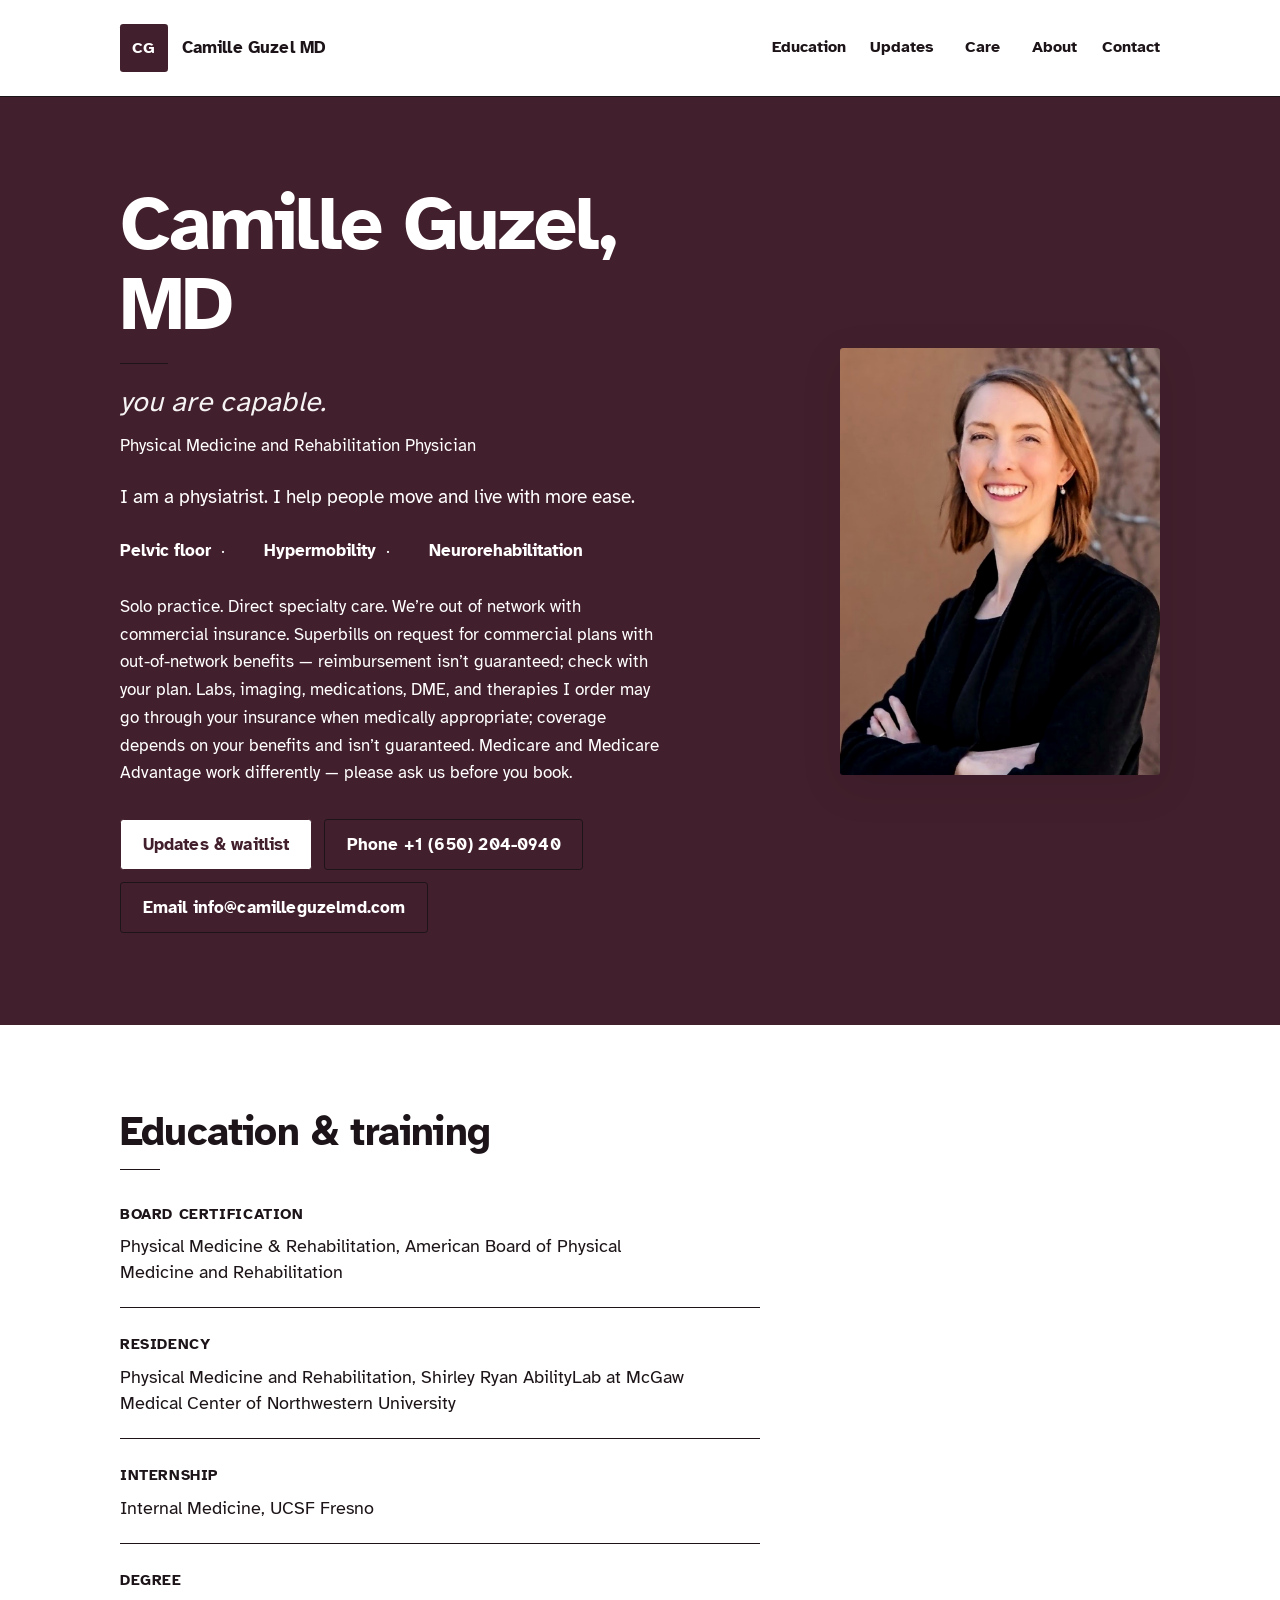
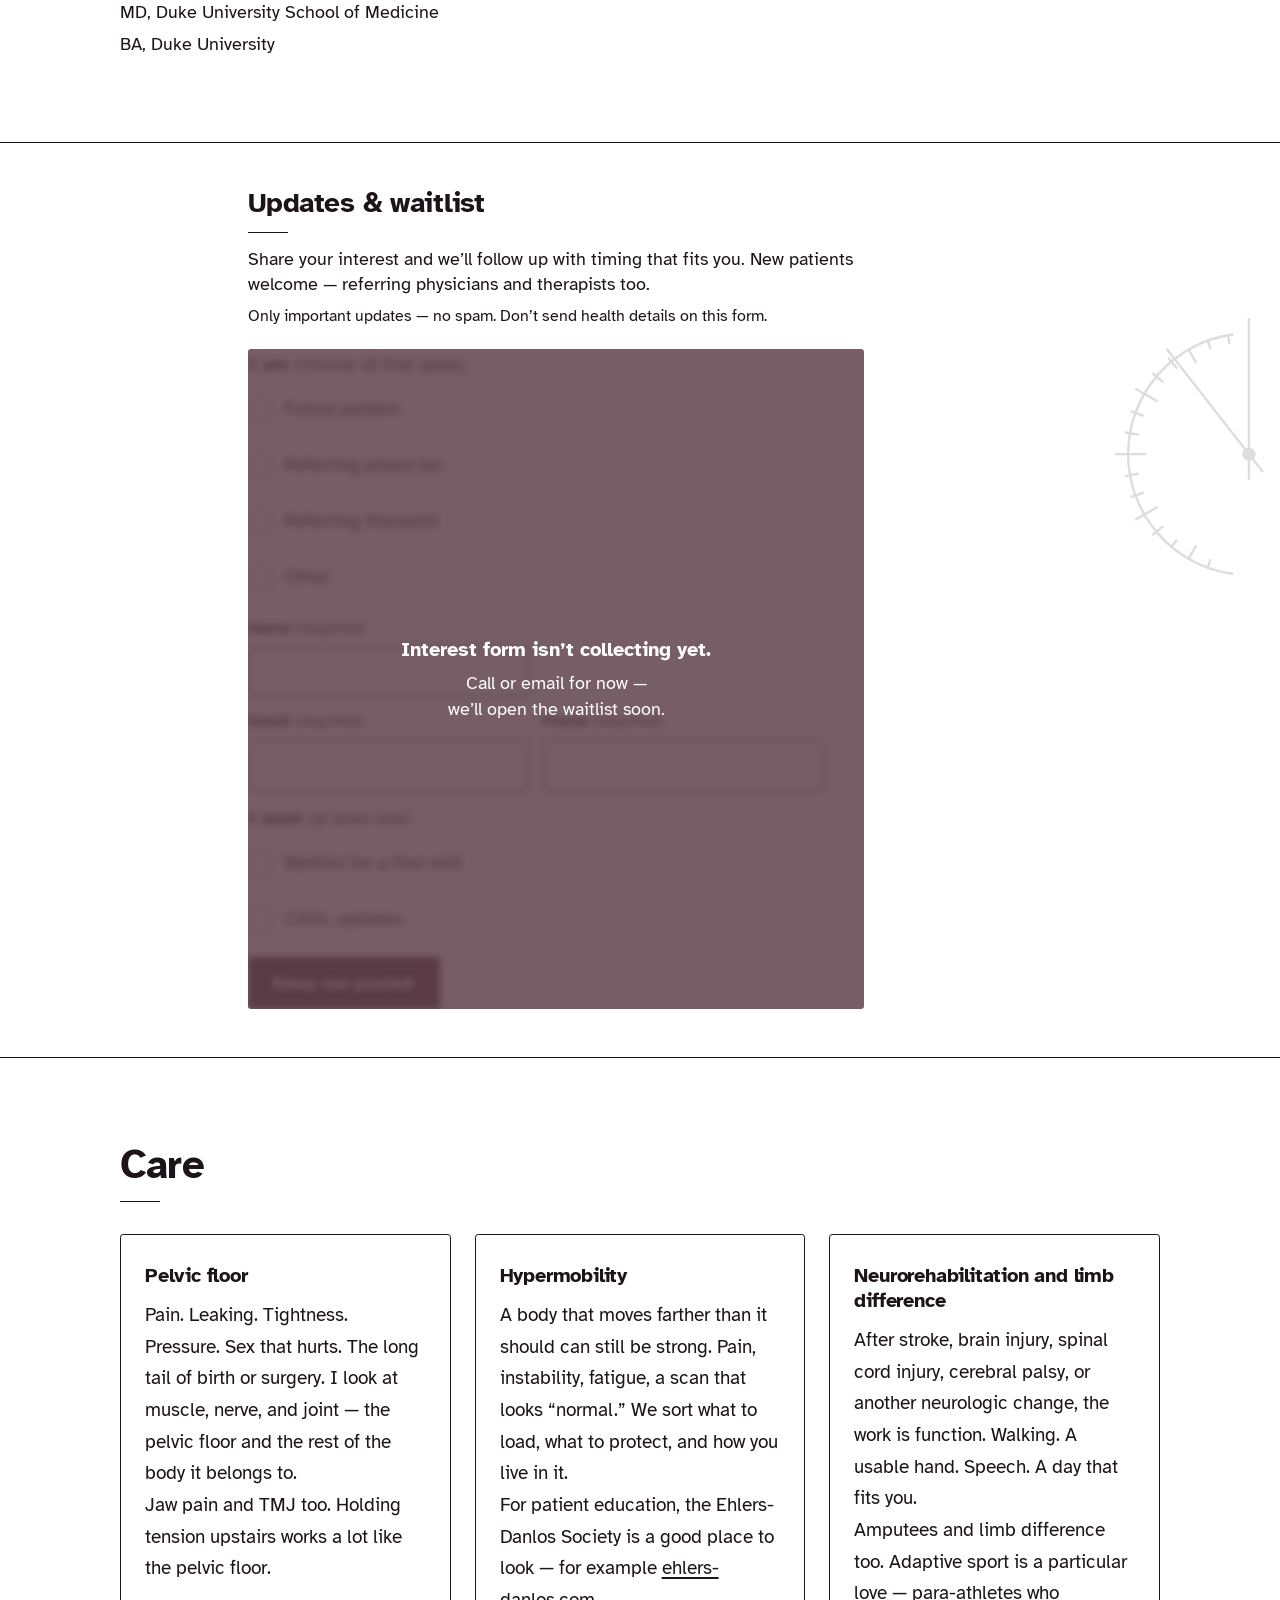
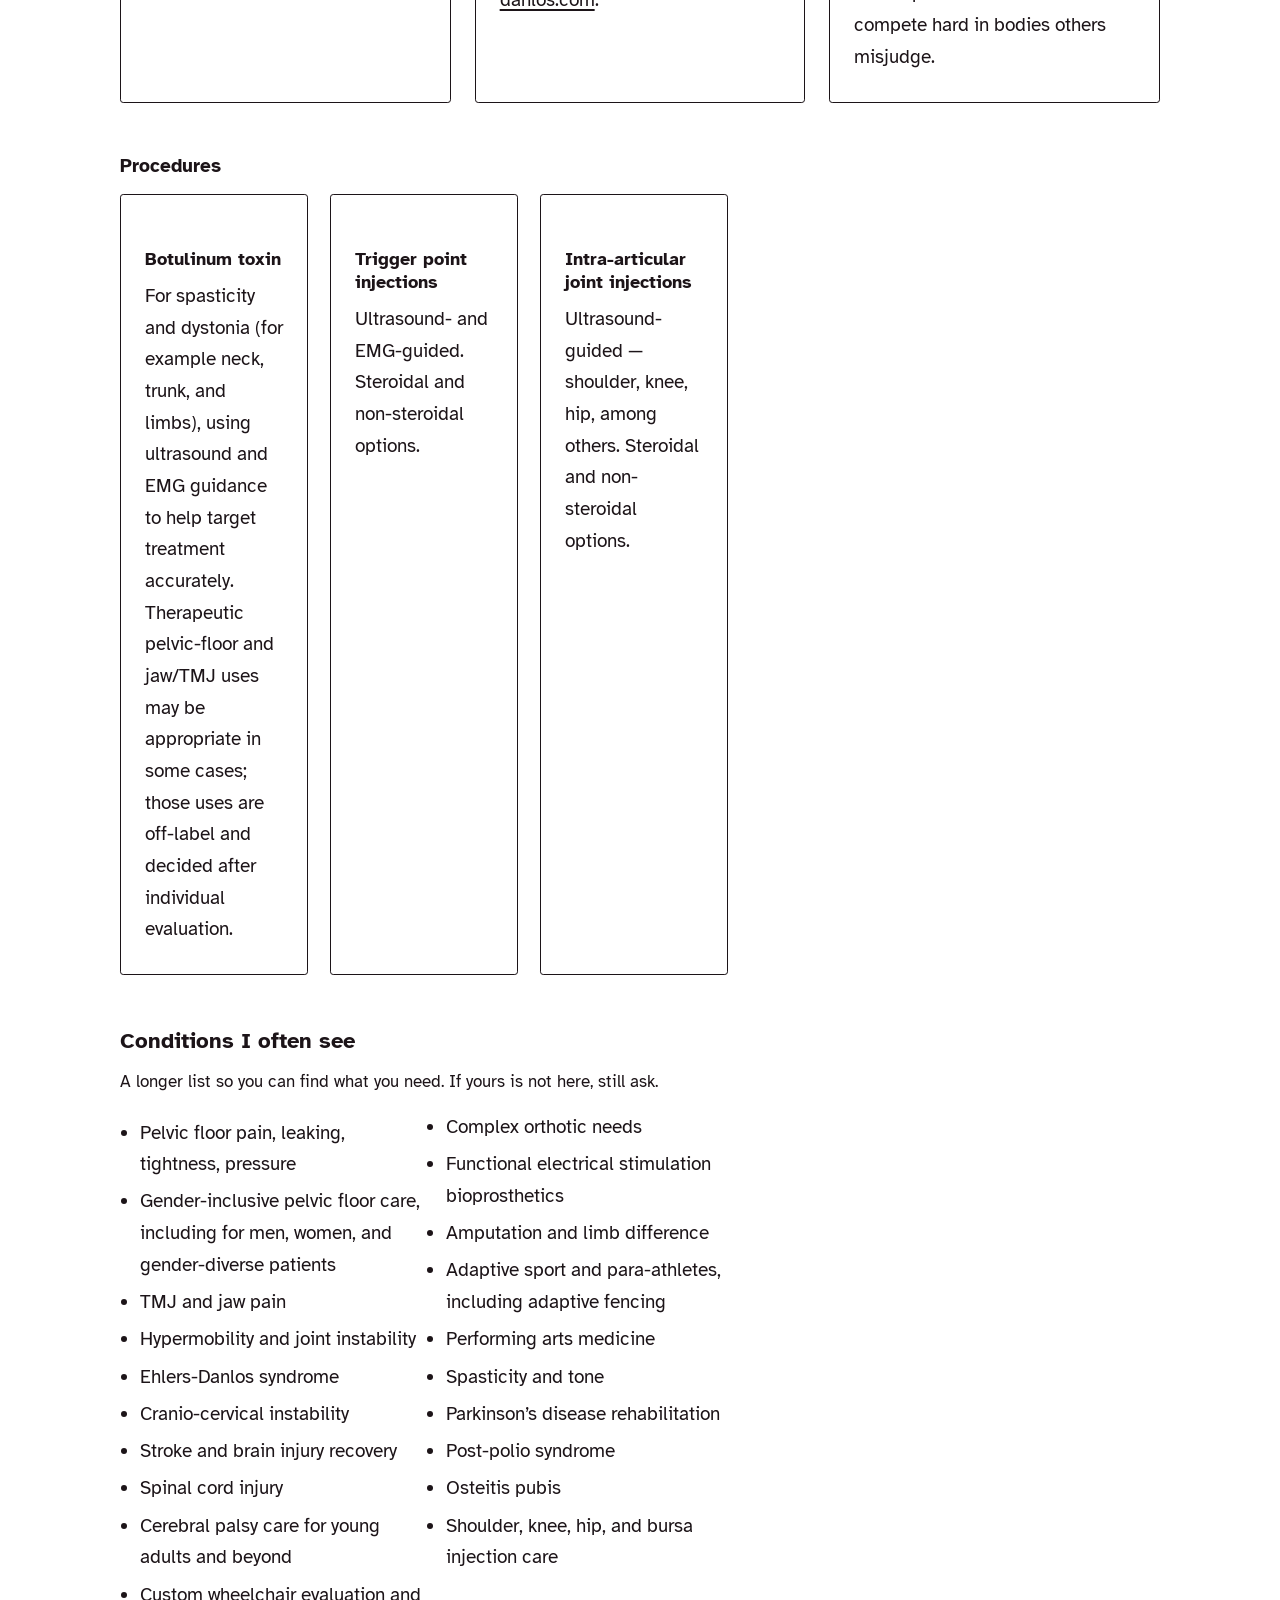
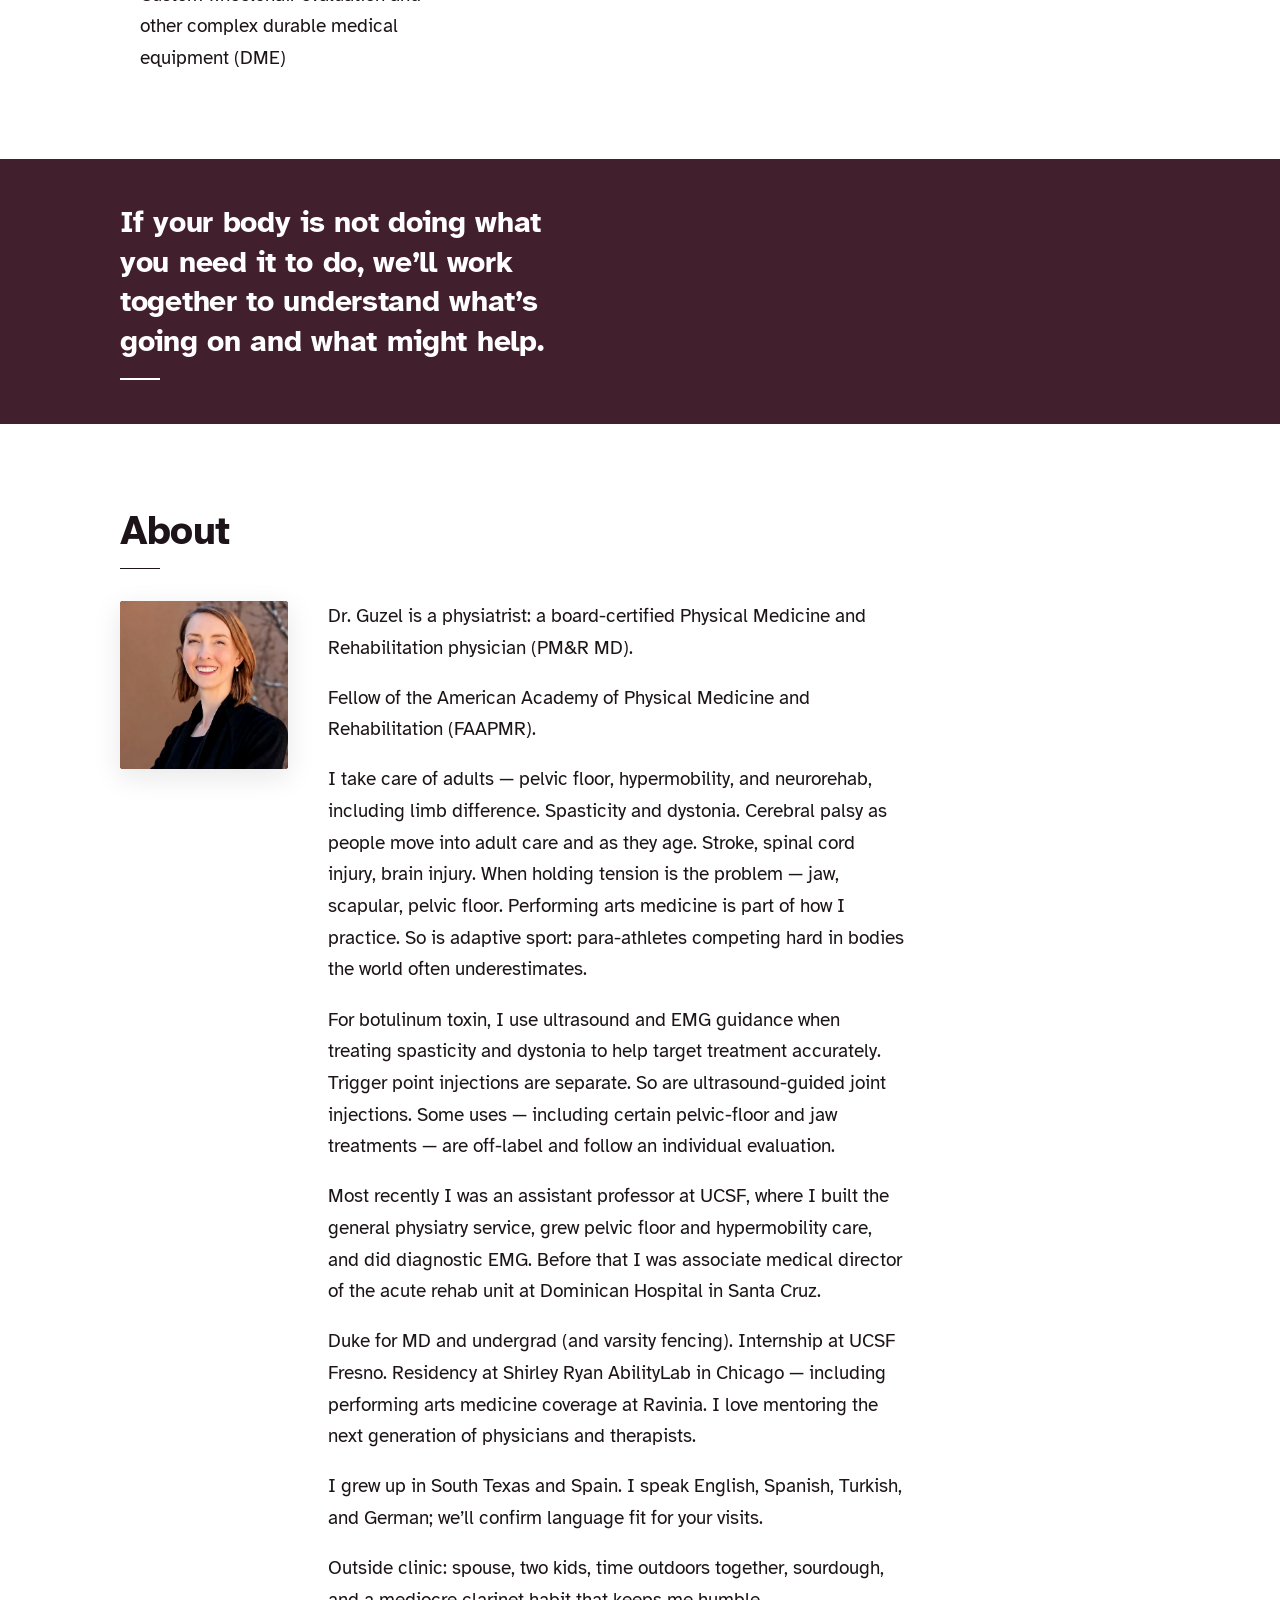
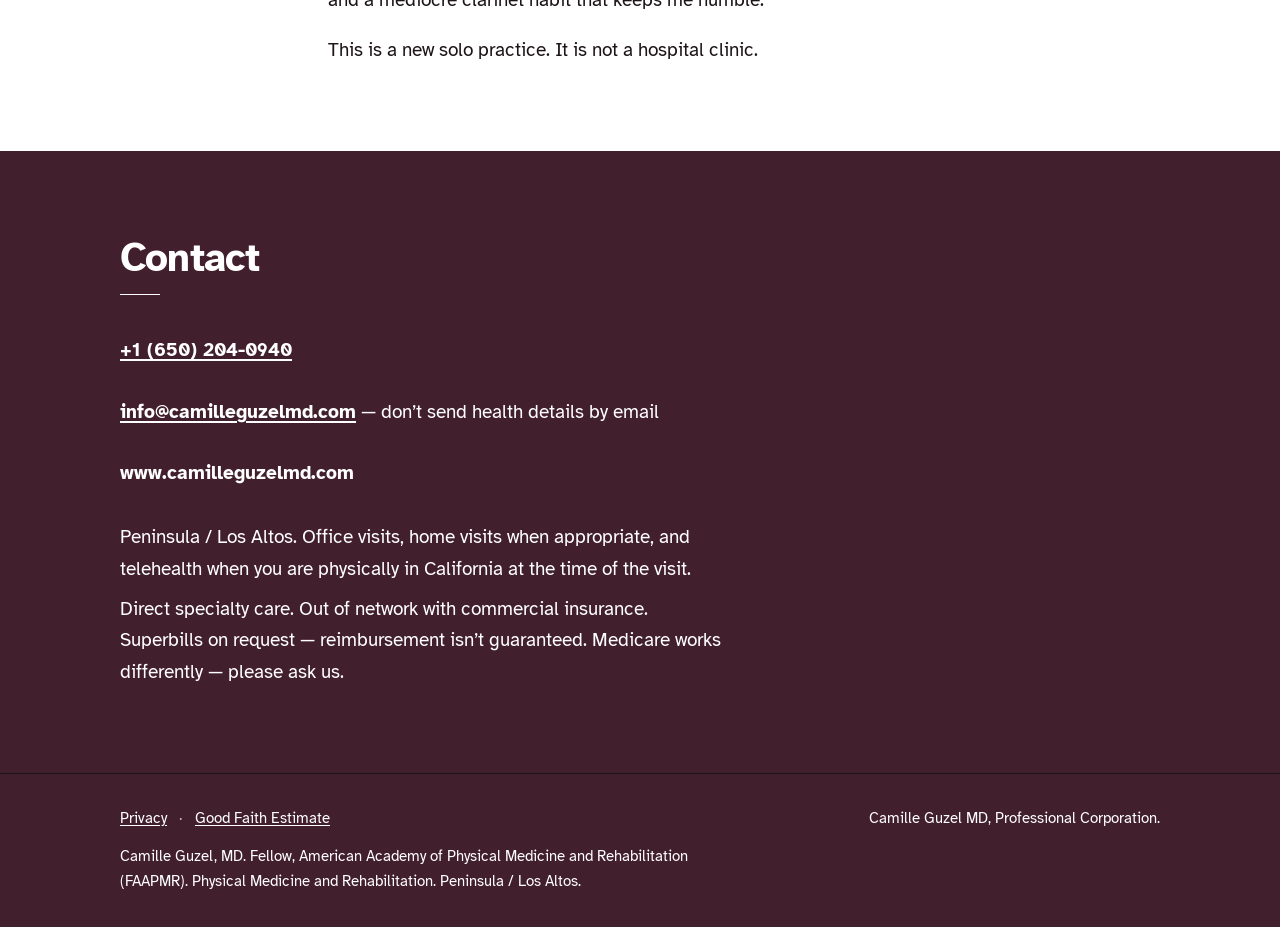
==== index.html @ 92baad1a "Add privacy and Good Faith Estimate stub pages Own pages at /privacy/ and /good-faith-estimate/ with" ====
<!DOCTYPE html>
<html lang="en">
<head>
  <meta charset="utf-8">
  <meta name="viewport" content="width=device-width, initial-scale=1">
  <meta name="robots" content="index, follow">
  <link rel="canonical" href="https://www.camilleguzelmd.com/">
  <meta name="theme-color" content="#421F2C">
  <meta name="description" content="Physiatrist in Los Altos. Pelvic floor, hypermobility, neurorehabilitation. Direct specialty care — out of network with commercial insurance; superbills on request (reimbursement not guaranteed). Taking interest now. Call +1 (650) 204-0940.">
  <title>You are capable. Direct Physiatry Care by Camille Guzel, MD</title>
  <meta property="og:type" content="website">
  <meta property="og:url" content="https://www.camilleguzelmd.com/">
  <meta property="og:title" content="You are capable. Direct Physiatry Care by Camille Guzel, MD">
  <meta property="og:description" content="Direct specialty care physiatry in Los Altos — pelvic floor, hypermobility, and neurorehabilitation.">
  <meta property="og:image" content="https://www.camilleguzelmd.com/assets/headshot-interim-full.jpg">
  <meta name="twitter:card" content="summary_large_image">
  <meta name="twitter:title" content="You are capable. Direct Physiatry Care by Camille Guzel, MD">
  <meta name="twitter:description" content="Direct specialty care physiatry in Los Altos — pelvic floor, hypermobility, and neurorehabilitation.">
  <meta name="twitter:image" content="https://www.camilleguzelmd.com/assets/headshot-interim-full.jpg">
  <link rel="stylesheet" href="styles.css">
</head>
<body id="top">
  <a class="skip" href="#main">Skip to content</a>

  <header class="site-header">
    <div class="wrap">
      <a class="brand" href="#top">
        <span class="mark" aria-hidden="true">CG</span>
        <span>Camille Guzel MD</span>
      </a>
      <nav class="nav" aria-label="Primary">
        <ul>
          <li><a href="#education">Education</a></li>
          <li><a href="#updates">Updates</a></li>
          <li><a href="#care">Care</a></li>
          <li><a href="#about">About</a></li>
          <li><a href="#contact">Contact</a></li>
        </ul>
      </nav>
    </div>
  </header>

  <main id="main" tabindex="-1">
    <section class="hero" aria-labelledby="name">
      <div class="wrap hero-grid">
        <div>
          <h1 class="name" id="name">Camille Guzel, MD</h1>
          <p class="motto">you are capable.</p>
          <p class="role">Physical Medicine and Rehabilitation Physician</p>
          <p class="intro">I am a physiatrist. I help people move and live with more ease.</p>
          <ul class="specs">
            <li>Pelvic floor</li>
            <li>Hypermobility</li>
            <li>Neurorehabilitation</li>
          </ul>
          <p class="meta">Solo practice. Direct specialty care. We’re out of network with commercial insurance. Superbills on request for commercial plans with out-of-network benefits — reimbursement isn’t guaranteed; check with your plan. Labs, imaging, medications, DME, and therapies I order may go through your insurance when medically appropriate; coverage depends on your benefits and isn’t guaranteed. Medicare and Medicare Advantage work differently — please ask us before you book.</p>
          <div class="hero-actions">
            <a class="cta cta-solid" href="#updates">Updates &amp; waitlist</a>
            <a class="cta cta-ghost" href="tel:+16502040940">Phone +1 (650) 204-0940</a>
            <a class="cta cta-ghost" href="mailto:info@camilleguzelmd.com">Email info@camilleguzelmd.com</a>
          </div>
        </div>
        <img class="hero-portrait" src="assets/headshot-interim-full.jpg" width="1980" height="2718" alt="Camille Guzel, MD">
      </div>
    </section>

    <section class="section education" id="education" aria-labelledby="education-title">
      <div class="wrap">
        <h2 id="education-title">Education &amp; training</h2>
        <dl class="edu-list">
          <div class="edu-item">
            <dt>Board certification</dt>
            <dd>Physical Medicine &amp; Rehabilitation, American Board of Physical Medicine and Rehabilitation</dd>
          </div>
          <div class="edu-item">
            <dt>Residency</dt>
            <dd>Physical Medicine and Rehabilitation, Shirley Ryan AbilityLab at McGaw Medical Center of Northwestern University</dd>
          </div>
          <div class="edu-item">
            <dt>Internship</dt>
            <dd>Internal Medicine, UCSF Fresno</dd>
          </div>
          <div class="edu-item">
            <dt>Degree</dt>
            <dd>MD, Duke University School of Medicine</dd>
            <dd>BA, Duke University</dd>
          </div>
        </dl>
      </div>
    </section>



    <section class="section interest compact has-mark" id="updates" aria-labelledby="updates-title">
      <div class="wrap interest-wrap">
        <h2 id="updates-title">Updates &amp; waitlist</h2>
        <p class="interest-lede">Share your interest and we’ll follow up with timing that fits you. New patients welcome — referring physicians and therapists too.</p>
        <p class="interest-note">Only important updates — no spam. Don’t send health details on this form.</p>

        <!-- Preview only / locked until Oct 1. When live: post ONLY to Camille’s BAA’d Google Workspace Sheet/Drive. Never to bots/Cursor/personal Gmail. See HOSTING.md. -->
        <div class="interest-form-lock">
          <div class="interest-form-banner" role="status">
            <p><strong>Interest form isn’t collecting yet.</strong> Call or email for now — we’ll open the waitlist soon.</p>
          </div>
          <form id="updates-form" class="interest-form is-blurred" action="#" method="get" aria-hidden="true" inert>
          <fieldset class="interest-role">
            <legend>I am <span class="req">(choose all that apply)</span></legend>
            <div class="choices inline">
              <label class="choice" for="role-patient">
                <input type="checkbox" id="role-patient" name="role" value="patient">
                Future patient
              </label>
              <label class="choice" for="role-md">
                <input type="checkbox" id="role-md" name="role" value="md">
                Referring physician
              </label>
              <label class="choice" for="role-pt">
                <input type="checkbox" id="role-pt" name="role" value="pt">
                Referring therapist
              </label>
              <label class="choice" for="role-other">
                <input type="checkbox" id="role-other" name="role" value="other">
                Other
              </label>
            </div>
          </fieldset>
          <div class="interest-row">
            <label class="field" for="name">Name <span class="req">(required)</span>
              <input type="text" id="name" name="name" autocomplete="name" required>
            </label>
          </div>
          <div class="interest-row">
            <label class="field" for="email">Email <span class="req">(required)</span>
              <input type="email" id="email" name="email" autocomplete="email" required>
            </label>
            <label class="field" for="phone">Phone <span class="req">(required)</span>
              <input type="tel" id="phone" name="phone" autocomplete="tel" required>
            </label>
          </div>
          <fieldset class="interest-want">
            <legend>I want <span class="req">(at least one)</span></legend>
            <div class="choices inline">
              <label class="choice" for="want-waitlist">
                <input type="checkbox" id="want-waitlist" name="want" value="waitlist">
                Waitlist for a first visit
              </label>
              <label class="choice" for="want-updates">
                <input type="checkbox" id="want-updates" name="want" value="updates">
                Clinic updates
              </label>
            </div>
          </fieldset>
          <div class="actions interest-actions">
            <button type="submit">Keep me posted</button>
            <p id="form-status" role="status" aria-live="polite"></p>
          </div>
        </form>
        </div>
        <noscript>
          <p class="privacy">This form is not collecting yet. Call or email for now.</p>
        </noscript>
      </div>
    </section>

    <section class="section" id="care" aria-labelledby="care-title">
      <div class="wrap">
        <h2 id="care-title">Care</h2>
        <p class="care-swipe-hint">Swipe sideways for pelvic floor, hypermobility, and neurorehab.</p>
        <div class="care-grid">
          <article class="card">
            <h3>Pelvic floor</h3>
            <p>Pain. Leaking. Tightness. Pressure. Sex that hurts. The long tail of birth or surgery. I look at muscle, nerve, and joint — the pelvic floor and the rest of the body it belongs to.</p>
            <p>Jaw pain and TMJ too. Holding tension upstairs works a lot like the pelvic floor.</p>
          </article>
          <article class="card">
            <h3>Hypermobility</h3>
            <p>A body that moves farther than it should can still be strong. Pain, instability, fatigue, a scan that looks “normal.” We sort what to load, what to protect, and how you live in it.</p>
            <p>For patient education, the Ehlers-Danlos Society is a good place to look — for example <a href="https://www.ehlers-danlos.com">ehlers-danlos.com</a>.</p>
          </article>
          <article class="card">
            <h3>Neurorehabilitation and limb difference</h3>
            <p>After stroke, brain injury, spinal cord injury, cerebral palsy, or another neurologic change, the work is function. Walking. A usable hand. Speech. A day that fits you.</p>
            <p>Amputees and limb difference too. Adaptive sport is a particular love — para-athletes who compete hard in bodies others misjudge.</p>
          </article>
        </div>
        <div class="also">
          <h3>Procedures</h3>
          <p class="care-swipe-hint">Swipe sideways for procedure details.</p>
          <div class="procedure-grid">
            <article class="card procedure-card">
              <h4>Botulinum toxin</h4>
              <p>For spasticity and dystonia (for example neck, trunk, and limbs), using ultrasound and EMG guidance to help target treatment accurately. Therapeutic pelvic-floor and jaw/TMJ uses may be appropriate in some cases; those uses are off-label and decided after individual evaluation.</p>
            </article>
            <article class="card procedure-card">
              <h4>Trigger point injections</h4>
              <p>Ultrasound- and EMG-guided. Steroidal and non-steroidal options.</p>
            </article>
            <article class="card procedure-card">
              <h4>Intra-articular joint injections</h4>
              <p>Ultrasound-guided — shoulder, knee, hip, among others. Steroidal and non-steroidal options.</p>
            </article>
          </div>
        </div>
        <div class="conditions">
          <h3>Conditions I often see</h3>
          <p class="hint">A longer list so you can find what you need. If yours is not here, still ask.</p>
          <ul class="condition-list">
            <li>Pelvic floor pain, leaking, tightness, pressure</li>
            <li>Gender-inclusive pelvic floor care, including for men, women, and gender-diverse patients</li>
            <li>TMJ and jaw pain</li>
            <li>Hypermobility and joint instability</li>
            <li>Ehlers-Danlos syndrome</li>
            <li>Cranio-cervical instability</li>
            <li>Stroke and brain injury recovery</li>
            <li>Spinal cord injury</li>
            <li>Cerebral palsy care for young adults and beyond</li>
            <li>Custom wheelchair evaluation and other complex durable medical equipment (DME)</li>
            <li>Complex orthotic needs</li>
            <li>Functional electrical stimulation bioprosthetics</li>
            <li>Amputation and limb difference</li>
            <li>Adaptive sport and para-athletes, including adaptive fencing</li>
            <li>Performing arts medicine</li>
            <li>Spasticity and tone</li>
            <li>Parkinson’s disease rehabilitation</li>
            <li>Post-polio syndrome</li>
            <li>Osteitis pubis</li>
            <li>Shoulder, knee, hip, and bursa injection care</li>
          </ul>
        </div>
      </div>
    </section>

    <aside class="band" aria-label="Promise">
      <div class="wrap">
        <p>If your body is not doing what you need it to do, we’ll work together to understand what’s going on and what might help.</p>
      </div>
    </aside>

    <section class="section" id="about" aria-labelledby="about-title">
      <div class="wrap">
        <h2 id="about-title">About</h2>
        <div class="about-grid">
          <img class="portrait" src="assets/headshot-interim.jpg" width="1980" height="1980" alt="Camille Guzel, MD">
          <div class="about-copy">
            <p>Dr. Guzel is a physiatrist: a board-certified Physical Medicine and Rehabilitation physician (PM&amp;R MD).</p>
            <p>Fellow of the American Academy of Physical Medicine and Rehabilitation (FAAPMR).</p>
            <p>I take care of adults — pelvic floor, hypermobility, and neurorehab, including limb difference. Spasticity and dystonia. Cerebral palsy as people move into adult care and as they age. Stroke, spinal cord injury, brain injury. When holding tension is the problem — jaw, scapular, pelvic floor. Performing arts medicine is part of how I practice. So is adaptive sport: para-athletes competing hard in bodies the world often underestimates.</p>
            <p>For botulinum toxin, I use ultrasound and EMG guidance when treating spasticity and dystonia to help target treatment accurately. Trigger point injections are separate. So are ultrasound-guided joint injections. Some uses — including certain pelvic-floor and jaw treatments — are off-label and follow an individual evaluation.</p>
            <p>Most recently I was an assistant professor at UCSF, where I built the general physiatry service, grew pelvic floor and hypermobility care, and did diagnostic EMG. Before that I was associate medical director of the acute rehab unit at Dominican Hospital in Santa Cruz.</p>
            <p>Duke for MD and undergrad (and varsity fencing). Internship at UCSF Fresno. Residency at Shirley Ryan AbilityLab in Chicago — including performing arts medicine coverage at Ravinia. I love mentoring the next generation of physicians and therapists.</p>
            <p>I grew up in South Texas and Spain. I speak English, Spanish, Turkish, and German; we’ll confirm language fit for your visits.</p>
            <p>Outside clinic: spouse, two kids, time outdoors together, sourdough, and a mediocre clarinet habit that keeps me humble.</p>
            <p>This is a new solo practice. It is not a hospital clinic.</p>
          </div>
        </div>
      </div>
    </section>


    <section class="section contact" id="contact" aria-labelledby="contact-title">
      <div class="wrap">
        <h2 id="contact-title">Contact</h2>
        <ul class="contact-list">
          <li><a href="tel:+16502040940">+1 (650) 204-0940</a></li>
          <li><a href="mailto:info@camilleguzelmd.com">info@camilleguzelmd.com</a> — don’t send health details by email</li>
          <li><span class="web">www.camilleguzelmd.com</span></li>
        </ul>
        <div class="place">
          <p>Peninsula / Los Altos. Office visits, home visits when appropriate, and telehealth when you are physically in California at the time of the visit.</p>
          <p>Direct specialty care. Out of network with commercial insurance. Superbills on request — reimbursement isn’t guaranteed. Medicare works differently — please ask us.</p>
        </div>
      </div>
    </section>
  </main>

  <footer class="site-footer">
    <div class="wrap">
      <p class="footer-legal">
        <a href="/privacy/">Privacy</a>
        <span class="sep" aria-hidden="true">·</span>
        <a href="/good-faith-estimate/">Good Faith Estimate</a>
      </p>
      <p>Camille Guzel MD, Professional Corporation.</p>
      <p>Camille Guzel, MD. Fellow, American Academy of Physical Medicine and Rehabilitation (FAAPMR). Physical Medicine and Rehabilitation. Peninsula / Los Altos.</p>
    </div>
  </footer>

  <script>
    (function () {
      var form = document.getElementById("updates-form");
      if (!form) return;
      form.addEventListener("submit", function (event) {
        event.preventDefault();
        var status = document.getElementById("form-status");
        var roles = form.querySelectorAll('input[name="role"]:checked');
        var wants = form.querySelectorAll('input[name="want"]:checked');
        if (!roles.length) {
          status.textContent = "Please choose at least one option under I am.";
          return;
        }
        if (!wants.length) {
          status.textContent = "Please choose at least one option under I want.";
          return;
        }
        status.textContent = "This form is a preview — not collecting yet.";
      });
    })();
  </script>
</body>
</html>
---- styles.css ----
/* Camille Guzel MD — site v0
   Atkinson Hyperlegible. Two AAA pairs only:
   ink #1C1418 on white; white on warm deep plum #421F2C.
   Premium spacing. AAA pairs only. No grey type. No pale-on-cream. */

@font-face {
  font-family: "Atkinson Hyperlegible";
  src: url("fonts/AtkinsonHyperlegible-Regular.ttf") format("truetype");
  font-weight: 400;
  font-style: normal;
  font-display: swap;
}

@font-face {
  font-family: "Atkinson Hyperlegible";
  src: url("fonts/AtkinsonHyperlegible-Bold.ttf") format("truetype");
  font-weight: 700;
  font-style: normal;
  font-display: swap;
}

:root {
  --ink: #1c1418;
  --plum: #421f2c;
  --white: #ffffff;
  --font: "Atkinson Hyperlegible", system-ui, sans-serif;
  --measure: 38rem;
  --page: 68rem;
  --gap: 1.5rem;
  --tap: 48px;
  --focus: 3px;
  --rule: 1px;
  --radius: 0.2rem;
}

*,
*::before,
*::after {
  box-sizing: border-box;
}

html {
  color-scheme: light;
  -webkit-text-size-adjust: 100%;
  text-size-adjust: 100%;
}

html:focus-within {
  scroll-behavior: smooth;
}

body {
  margin: 0;
  font-family: var(--font);
  font-weight: 400;
  font-size: 1.2rem;
  line-height: 1.65;
  color: var(--ink);
  background: var(--white);
  letter-spacing: 0;
  text-rendering: optimizeLegibility;
  -webkit-font-smoothing: antialiased;
}

img,
svg {
  max-width: 100%;
  display: block;
}

h1,
h2,
h3,
strong {
  font-weight: 700;
  letter-spacing: 0;
}

h1,
h2,
h3,
p,
ul {
  margin: 0;
}

a {
  color: inherit;
  text-decoration-thickness: 2px;
  text-underline-offset: 0.18em;
}

:focus {
  outline: none;
}

:focus-visible {
  outline: var(--focus) solid currentColor;
  outline-offset: 4px;
}

.skip {
  position: absolute;
  left: var(--gap);
  top: var(--gap);
  z-index: 1000;
  background: var(--plum);
  color: var(--white);
  padding: 0.65rem 1rem;
  min-height: var(--tap);
  min-width: var(--tap);
  display: inline-flex;
  align-items: center;
  font-weight: 700;
  transform: translateY(-200%);
}

.skip:focus,
.skip:focus-visible {
  transform: none;
  outline: var(--focus) solid var(--white);
  outline-offset: 4px;
}

.wrap {
  width: min(var(--page), 100%);
  margin-inline: auto;
  padding-inline: var(--gap);
}

.site-header {
  position: sticky;
  top: 0;
  z-index: 20;
  background: var(--white);
  color: var(--ink);
  border-bottom: 2px solid var(--ink);
}

.site-header .wrap {
  display: flex;
  flex-wrap: wrap;
  align-items: center;
  justify-content: space-between;
  gap: 0.35rem 1rem;
  min-height: 4rem;
  padding-block: 0.45rem;
}

.brand {
  display: inline-flex;
  align-items: center;
  gap: 0.75rem;
  text-decoration: none;
  min-height: var(--tap);
  font-weight: 700;
  font-size: 1.05rem;
}

.brand:hover,
.brand:focus-visible {
  text-decoration: underline;
  text-decoration-thickness: 2px;
}

.mark {
  display: inline-flex;
  align-items: center;
  justify-content: center;
  min-width: var(--tap);
  min-height: var(--tap);
  width: 2.75rem;
  height: 2.75rem;
  background: var(--plum);
  color: var(--white);
  font-weight: 700;
  font-size: 1rem;
  line-height: 1;
  flex-shrink: 0;
}

.nav ul {
  list-style: none;
  padding: 0;
  margin: 0;
  display: flex;
  flex-wrap: wrap;
  gap: 0.15rem;
}

.nav a {
  display: inline-flex;
  align-items: center;
  justify-content: center;
  min-height: var(--tap);
  min-width: var(--tap);
  padding: 0.5rem 0.75rem;
  text-decoration: none;
  font-weight: 700;
}

.nav a:hover,
.nav a:focus-visible {
  text-decoration: underline;
  text-decoration-thickness: 2px;
}

.hero {
  background: var(--plum);
  color: var(--white);
  padding-block: 3.25rem 3.75rem;
}

.hero-grid {
  display: grid;
  gap: 2rem;
  align-items: start;
}

@media (min-width: 800px) {
  .hero {
    padding-block: 4.5rem 5rem;
  }

  .hero-grid {
    grid-template-columns: 1fr auto;
    gap: 3rem;
    align-items: start;
  }
}

.name {
  font-size: clamp(2.6rem, 8.5vw, 4.5rem);
  line-height: 1.08;
  margin: 0;
  font-weight: 700;
  max-width: 14ch;
  letter-spacing: -0.02em;
}

.name::after {
  content: "";
  display: block;
  width: 2.5rem;
  height: 2px;
  background: var(--white);
  margin-top: 0.85rem;
}

.motto {
  margin-top: 1.25rem;
  font-size: clamp(1.35rem, 3vw, 1.85rem);
  line-height: 1.25;
  font-weight: 700;
  font-style: italic;
  max-width: 18ch;
  opacity: 0.95;
}

.role {
  margin-top: 0.85rem;
  font-size: clamp(1.05rem, 2vw, 1.25rem);
  line-height: 1.35;
  white-space: nowrap;
}

.intro {
  margin-top: 1.5rem;
  max-width: 28rem;
}

.specs {
  list-style: none;
  padding: 0;
  margin-top: 1.5rem;
  display: flex;
  flex-wrap: wrap;
  align-items: center;
  gap: 0.35rem 0;
  font-weight: 700;
}

.specs li {
  display: inline-flex;
  align-items: center;
}

.specs li:not(:last-child)::after {
  content: "·";
  margin: 0 0.65rem;
  font-weight: 400;
}

.meta {
  margin-top: 1.5rem;
  max-width: 28rem;
}

.hero-actions {
  display: flex;
  flex-wrap: wrap;
  gap: 0.75rem;
  margin-top: 2rem;
}

.cta {
  display: inline-flex;
  align-items: center;
  justify-content: center;
  min-height: var(--tap);
  min-width: var(--tap);
  padding: 0.7rem 1.1rem;
  font-weight: 700;
  text-decoration: none;
  text-align: center;
  line-height: 1.3;
  overflow-wrap: anywhere;
}

.cta:hover,
.cta:focus-visible {
  text-decoration: underline;
  text-decoration-thickness: 2px;
}

.cta-solid {
  background: var(--white);
  color: var(--plum);
}

.cta-solid:focus-visible {
  outline-color: var(--white);
}

.cta-ghost {
  background: transparent;
  color: var(--white);
  border: 2px solid var(--white);
}

.hero-portrait {
  display: block;
  width: min(100%, 16rem);
  max-width: 16rem;
  height: auto;
  aspect-ratio: 3 / 4;
  object-fit: cover;
  object-position: center 18%;
  border-radius: 0.25rem;
  justify-self: start;
  margin-top: 0.25rem;
  /* never stretch */
  flex-shrink: 0;
}

@media (min-width: 800px) {
  .hero-portrait {
    width: 18rem;
    max-width: 18rem;
    height: auto;
    margin-top: 0.35rem;
    justify-self: end;
  }
}

.section {
  position: relative;
  padding-block: 3.5rem;
}

@media (min-width: 800px) {
  .section {
    padding-block: 4.5rem;
  }
}

.section h2 {
  font-size: clamp(2rem, 5vw, 2.75rem);
  line-height: 1.15;
  margin-bottom: 1.75rem;
}

.section h2::after {
  content: "";
  display: block;
  width: 2.5rem;
  height: 2px;
  background: currentColor;
  margin-top: 0.75rem;
}

.care-grid {
  display: grid;
  gap: 1.25rem;
}

/* Mobile: swipe sideways through Care cards; page stays vertical section-to-section */
@media (max-width: 799px) {
  .care-grid {
    display: flex;
    gap: 1rem;
    overflow-x: auto;
    overflow-y: hidden;
    scroll-snap-type: x mandatory;
    scroll-padding-inline: 1.25rem;
    -webkit-overflow-scrolling: touch;
    overscroll-behavior-x: contain;
    padding-bottom: 0.5rem;
    margin-inline: -1.25rem;
    padding-inline: 1.25rem;
  }

  .care-grid > .card {
    flex: 0 0 min(82vw, 22rem);
    scroll-snap-align: start;
    min-height: unset;
  }

  .care-grid::-webkit-scrollbar {
    height: 6px;
  }

  .care-grid::-webkit-scrollbar-thumb {
    background: var(--ink);
    border-radius: 3px;
  }

  .care-swipe-hint {
    display: block;
    font-size: 0.95rem;
    margin: 0 0 0.75rem;
    opacity: 0.85;
  }
}

@media (min-width: 800px) {
  .care-grid {
    grid-template-columns: 1fr 1fr 1fr;
    gap: 1.35rem;
  }

  .care-swipe-hint {
    display: none;
  }
}

@media (max-width: 799px) and (prefers-reduced-motion: reduce) {
  .care-grid {
    display: grid;
    overflow-x: visible;
    scroll-snap-type: none;
    margin-inline: 0;
    padding-inline: 0;
  }

  .care-grid > .card {
    flex: unset;
  }

  .care-swipe-hint {
    display: none;
  }
}

.card {
  border: 2px solid var(--ink);
  padding: 1.35rem 1.25rem 1.5rem;
  min-height: 100%;
}

.card h3 {
  font-size: 1.35rem;
  line-height: 1.25;
  margin-bottom: 0.75rem;
}

.also {
  margin-top: 1.75rem;
  max-width: var(--measure);
}

.also h3 {
  font-size: 1.2rem;
  margin-bottom: 0.5rem;
}

.band {
  background: var(--plum);
  color: var(--white);
  padding-block: 2.75rem;
}

.band p {
  font-size: clamp(1.5rem, 3.5vw, 2.15rem);
  line-height: 1.3;
  font-weight: 700;
  max-width: 22ch;
}

.band p::after {
  content: "";
  display: block;
  width: 2.5rem;
  height: 2px;
  background: var(--white);
  margin-top: 1rem;
}

.about-grid {
  display: grid;
  gap: 1.75rem;
}

@media (min-width: 800px) {
  .about-grid {
    grid-template-columns: auto 1fr;
    gap: 2.5rem;
    align-items: start;
  }
}

.portrait {
  display: block;
  width: 8.5rem;
  height: auto;
  aspect-ratio: 1;
  border-radius: 0.35rem;
  object-fit: cover;
  object-position: center top;
  background: var(--plum);
}

@media (min-width: 800px) {
  .portrait {
    width: 10.5rem;
    height: auto;

  }
}

.about-copy {
  max-width: var(--measure);
  display: grid;
  gap: 1rem;
}

/* Goniometer: WHITE sections only, 14% ink, 90° CCW, not under type. */
.has-mark {
  overflow: hidden;
}

.has-mark::before {
  content: "";
  display: none;
}

@media (min-width: 1100px) {
  .has-mark::before {
    display: block;
    position: absolute;
    right: 0.5rem;
    top: 18%;
    width: 10.5rem;
    height: 18.25rem;
    background: url("goniometer.svg") no-repeat center / contain;
    opacity: 0.14;
    pointer-events: none;
    z-index: 0;
  }

  .has-mark > .wrap {
    position: relative;
    z-index: 1;
  }

  #updates.has-mark > .wrap {
    max-width: 52rem;
    margin-right: auto;
    margin-left: auto;
    padding-right: 12rem;
    width: min(var(--page), 100%);
  }
}

.lede-block {
  max-width: var(--measure);
  display: grid;
  gap: 1rem;
  margin-bottom: 1.75rem;
}

.privacy {
  font-size: 1.05rem;
}

form {
  max-width: 36rem;
}

fieldset {
  border: 0;
  margin: 0 0 1.5rem;
  padding: 0;
}

legend {
  padding: 0;
  margin: 0 0 0.45rem;
  font-weight: 700;
  font-size: 1.15rem;
}

.hint {
  display: block;
  margin: 0 0 0.55rem;
  font-size: 1.05rem;
  font-weight: 400;
}

.choices {
  display: flex;
  flex-direction: column;
}

.choice {
  display: flex;
  align-items: center;
  gap: 0.75rem;
  min-height: var(--tap);
  padding: 0.3rem 0.15rem;
  cursor: pointer;
  font-weight: 400;
}

.choice input {
  width: 1.35rem;
  height: 1.35rem;
  min-width: 1.35rem;
  accent-color: var(--ink);
  margin: 0;
  flex-shrink: 0;
}

.fields {
  display: grid;
  gap: 1.1rem;
  margin: 0 0 1.5rem;
}

@media (min-width: 640px) {
  .fields.two {
    grid-template-columns: 1fr 1fr;
  }
}

.field {
  display: block;
  font-weight: 700;
  font-size: 1.05rem;
}

.field input,
.field textarea {
  display: block;
  margin-top: 0.35rem;
}

.field .opt,
.req {
  font-weight: 400;
}

input[type="text"],
input[type="email"],
input[type="tel"],
textarea {
  width: 100%;
  min-height: var(--tap);
  padding: 0.6rem 0.75rem;
  border: 2px solid var(--ink);
  border-radius: 0;
  background: var(--white);
  color: var(--ink);
  font-family: inherit;
  font-size: 1.15rem;
  line-height: 1.4;
  appearance: none;
}

textarea {
  min-height: 6.5rem;
  resize: vertical;
}

.role-panel {
  display: none;
}

form:has(#role-patient:checked) #patient-fields,
form:has(#role-physician:checked) #referrer-fields,
form:has(#role-pt:checked) #referrer-fields,
form:has(#role-other:checked) #other-fields {
  display: block;
}

.actions {
  display: flex;
  flex-wrap: wrap;
  align-items: center;
  gap: 1rem;
}

button[type="submit"] {
  min-height: var(--tap);
  min-width: var(--tap);
  padding: 0.7rem 1.35rem;
  border: 2px solid var(--ink);
  background: var(--plum);
  color: var(--white);
  font-family: inherit;
  font-size: 1.15rem;
  font-weight: 700;
  cursor: pointer;
}

button[type="submit"]:hover {
  background: var(--ink);
}

button[type="submit"]:focus-visible {
  outline-color: var(--ink);
}

#form-status {
  margin: 0;
  font-weight: 700;
  min-height: 1.5em;
}

.contact {
  background: var(--plum);
  color: var(--white);
}

.contact h2::after {
  background: var(--white);
}

.contact-list {
  list-style: none;
  padding: 0;
  display: grid;
  gap: 0.5rem;
  max-width: 36rem;
}

.contact-list a,
.contact-list .web {
  display: inline-flex;
  align-items: center;
  min-height: var(--tap);
  min-width: var(--tap);
  padding-block: 0.35rem;
  font-weight: 700;
  overflow-wrap: anywhere;
}

.place {
  margin-top: 1.5rem;
  display: grid;
  gap: 0.5rem;
  max-width: var(--measure);
}

.site-footer {
  background: var(--plum);
  color: var(--white);
  padding-block: 1.5rem 1.75rem;
  font-size: 1rem;
}

.site-footer .wrap {
  display: flex;
  flex-wrap: wrap;
  gap: 0.35rem 1.5rem;
  justify-content: space-between;
  align-items: baseline;
}

.site-footer p {
  max-width: 36rem;
}

@media (max-width: 479px) {
  .hero-actions {
    flex-direction: column;
  }

  .cta {
    width: 100%;
  }
}

@media (prefers-reduced-motion: reduce) {
  html,
  html:focus-within {
    scroll-behavior: auto;
  }

  *,
  *::before,
  *::after {
    animation-duration: 0.01ms !important;
    animation-iteration-count: 1 !important;
    transition-duration: 0.01ms !important;
    scroll-behavior: auto !important;
  }

  .skip {
    transition: none;
  }
}

.conditions {
  margin-top: 2.5rem;
  max-width: var(--measure);
}

.conditions .hint {
  margin: 0.5rem 0 1rem;
  font-size: 1.05rem;
}

.condition-list {
  list-style: disc;
  padding-left: 1.25rem;
  margin: 0;
  columns: 1;
  gap: 1.5rem;
}

.condition-list li {
  margin: 0.35rem 0;
  break-inside: avoid;
}

@media (min-width: 700px) {
  .condition-list {
    columns: 2;
  }
}

/* Compact interest block — high on page, Letsinger-scale */
.section.interest.compact {
  padding-block: 2rem 2.25rem;
  background: var(--white);
  border-block: 2px solid var(--ink);
}

.section.interest.compact h2 {
  font-size: clamp(1.5rem, 3.5vw, 1.85rem);
  margin-bottom: 0.65rem;
}

.interest-wrap {
  max-width: 40rem;
}

.interest-lede {
  margin: 0 0 0.35rem;
  font-size: 1.05rem;
  line-height: 1.45;
}

.interest-note {
  margin: 0 0 1.1rem;
  font-size: 0.95rem;
  line-height: 1.4;
}

.interest-form .interest-row {
  display: grid;
  gap: 0.75rem;
  margin-bottom: 0.75rem;
}

@media (min-width: 640px) {
  .interest-form .interest-row {
    grid-template-columns: 1fr 1fr;
  }
}

.interest-form select {
  font: inherit;
  width: 100%;
  min-height: var(--tap);
  padding: 0.5rem 0.65rem;
  border: 2px solid var(--ink);
  border-radius: 0.25rem;
  background: var(--white);
  color: var(--ink);
}

.interest-form select:focus-visible,
.interest-form input:focus-visible {
  outline: var(--focus) solid currentColor;
  outline-offset: 4px;
}

.interest-want {
  margin: 0 0 0.85rem;
  padding: 0;
  border: 0;
}

.interest-want legend {
  padding: 0;
  margin-bottom: 0.4rem;
  font-weight: 700;
}

.choices.inline {
  display: flex;
  flex-wrap: wrap;
  gap: 0.5rem 1.25rem;
}

.interest-actions {
  margin-top: 0.25rem;
}

.interest-actions button {
  min-height: var(--tap);
}

/* ——— Premium polish (still AAA ink/plum/white) ——— */
.wrap {
  width: min(100% - 2.5rem, var(--page));
  margin-inline: auto;
}

@media (min-width: 800px) {
  .wrap {
    width: min(100% - 4rem, var(--page));
  }
}

.site-header {
  padding-block: 1rem;
  border-bottom: var(--rule) solid var(--ink);
}

.site-header .wrap {
  gap: 1.5rem;
}

.brand {
  gap: 0.85rem;
  font-size: 1.05rem;
  letter-spacing: 0.01em;
}

.mark {
  border-radius: var(--radius);
}

.nav ul {
  gap: 0.35rem 1.5rem;
}

.nav a {
  font-size: 1rem;
  text-decoration: none;
  padding: 0.45rem 0;
  border-bottom: var(--rule) solid transparent;
}

.nav a:hover,
.nav a:focus-visible {
  border-bottom-color: currentColor;
  text-decoration: none;
}

.hero {
  padding-block: 3.75rem 4rem;
}

@media (min-width: 800px) {
  .hero {
    padding-block: 5.5rem 5.75rem;
  }

  .hero-grid {
    gap: 4rem;
    align-items: center;
  }
}

.name {
  font-size: clamp(2.75rem, 7vw, 4.75rem);
  line-height: 1.05;
  letter-spacing: -0.025em;
  max-width: 12ch;
}

.name::after {
  width: 3rem;
  height: 1px;
  margin-top: 1.15rem;
  background: var(--ink);
}

.motto {
  font-size: clamp(1.35rem, 2.5vw, 1.75rem);
  font-style: italic;
  font-weight: 400;
  margin: 1.25rem 0 1rem;
  letter-spacing: 0.01em;
}

.role {
  font-size: 1.05rem;
  margin-bottom: 1.25rem;
}

.intro {
  max-width: 34rem;
  margin-bottom: 1.5rem;
}

.specs {
  gap: 0.5rem 1.75rem;
  margin-bottom: 1.75rem;
  font-size: 1.05rem;
}

.meta {
  max-width: 34rem;
  margin-bottom: 1.75rem;
  font-size: 1.05rem;
}

.hero-actions {
  gap: 0.75rem;
}

.cta {
  border-radius: var(--radius);
  padding: 0.85rem 1.35rem;
  font-size: 1.05rem;
  letter-spacing: 0.01em;
}

.cta-solid {
  border: var(--rule) solid var(--plum);
}

.cta-ghost {
  border: var(--rule) solid var(--ink);
  background: transparent;
}

.cta-ghost:hover,
.cta-ghost:focus-visible {
  background: var(--ink);
  color: var(--white);
}

.hero-portrait {
  width: min(100%, 17rem);
  max-width: 17rem;
  border-radius: var(--radius);
  box-shadow: 0 12px 40px rgba(28, 20, 24, 0.12);
}

@media (min-width: 800px) {
  .hero-portrait {
    width: 20rem;
    max-width: 20rem;
  }
}

.section {
  padding-block: 4rem;
}

@media (min-width: 800px) {
  .section {
    padding-block: 5.25rem;
  }
}

.section h2 {
  font-size: clamp(1.85rem, 4vw, 2.5rem);
  letter-spacing: -0.02em;
  margin-bottom: 2rem;
}

.section h2::after {
  content: "";
  display: block;
  width: 2.5rem;
  height: 1px;
  background: currentColor;
  margin-top: 0.85rem;
}

.care-grid {
  gap: 1.5rem;
}

.card {
  padding: 1.75rem 1.5rem;
  border: var(--rule) solid var(--ink);
  border-radius: var(--radius);
  background: var(--white);
}

.card h3 {
  font-size: 1.25rem;
  margin-bottom: 0.75rem;
  letter-spacing: -0.01em;
}

.also,
.conditions {
  margin-top: 3rem;
}

.band {
  padding-block: 2.75rem;
}

.band p {
  font-size: clamp(1.35rem, 3vw, 1.85rem);
  line-height: 1.35;
  max-width: 28rem;
  letter-spacing: -0.01em;
}

.portrait {
  border-radius: var(--radius);
  box-shadow: 0 8px 28px rgba(28, 20, 24, 0.1);
}

.about-copy {
  gap: 1.15rem;
}

.about-copy p {
  max-width: 36rem;
}

/* Compact interest — quieter frame, more air */
.section.interest.compact {
  padding-block: 2.75rem 3rem;
  border-block: var(--rule) solid var(--ink);
  background: var(--white);
}

.section.interest.compact h2 {
  font-size: clamp(1.45rem, 3vw, 1.75rem);
  margin-bottom: 0.85rem;
}

.interest-wrap {
  max-width: 38rem;
}

.interest-lede {
  font-size: 1.1rem;
  margin-bottom: 0.5rem;
}

.interest-note {
  font-size: 0.98rem;
  opacity: 1;
  margin-bottom: 1.35rem;
}

.interest-form .field input,
.interest-form select {
  border: var(--rule) solid var(--ink);
  border-radius: var(--radius);
  padding: 0.7rem 0.85rem;
  min-height: var(--tap);
}

.interest-form .field {
  font-size: 0.98rem;
}

.interest-actions button {
  border-radius: var(--radius);
  padding: 0.85rem 1.5rem;
  border: var(--rule) solid var(--plum);
  letter-spacing: 0.01em;
}

.contact-list {
  gap: 0.85rem;
  font-size: 1.2rem;
}

.site-footer {
  padding-block: 2rem;
  border-top: var(--rule) solid var(--ink);
  font-size: 0.95rem;
}

/* Education & training */
.education .edu-list {
  margin: 0;
  max-width: 40rem;
  display: grid;
  gap: 1.5rem;
}

.edu-item {
  padding-bottom: 1.35rem;
  border-bottom: var(--rule, 1px) solid var(--ink);
}

.edu-item:last-child {
  border-bottom: 0;
  padding-bottom: 0;
}

.edu-item dt {
  font-weight: 700;
  font-size: 0.95rem;
  letter-spacing: 0.04em;
  text-transform: uppercase;
  margin: 0 0 0.4rem;
}

.edu-item dd {
  margin: 0;
  font-size: 1.1rem;
  line-height: 1.5;
  max-width: 36rem;
}

.edu-item dd + dd {
  margin-top: 0.35rem;
}


.interest-role {
  margin: 0 0 0.85rem;
  padding: 0;
  border: 0;
}

.interest-role legend {
  padding: 0;
  margin-bottom: 0.4rem;
  font-weight: 700;
}


/* Procedures + conditions: mobile horizontal swipe (desktop stays grid/list) */
.procedure-grid {
  display: grid;
  gap: 1.25rem;
  margin-top: 0.75rem;
}

.procedure-card h4 {
  font-size: 1.15rem;
  line-height: 1.25;
  margin-bottom: 0.65rem;
}

@media (max-width: 799px) {
  .procedure-grid {
    display: flex;
    gap: 1rem;
    overflow-x: auto;
    overflow-y: hidden;
    scroll-snap-type: x mandatory;
    scroll-padding-inline: 1.25rem;
    -webkit-overflow-scrolling: touch;
    overscroll-behavior-x: contain;
    padding-bottom: 0.5rem;
    margin-inline: -1.25rem;
    padding-inline: 1.25rem;
  }

  .procedure-grid > .card {
    flex: 0 0 min(82vw, 22rem);
    scroll-snap-align: start;
    min-height: unset;
  }

}

@media (min-width: 800px) {
  .procedure-grid {
    grid-template-columns: 1fr 1fr 1fr;
    gap: 1.35rem;
  }
}

@media (max-width: 799px) and (prefers-reduced-motion: reduce) {
  .procedure-grid {
    display: grid;
    overflow-x: visible;
    scroll-snap-type: none;
    margin-inline: 0;
    padding-inline: 0;
  }

  .procedure-grid > .card {
    flex: unset;
  }
}


/* ——— Waitlist locked until Oct 1 ——— */
.interest-form-lock {
  position: relative;
  margin-top: 0.5rem;
  border-radius: var(--radius);
  overflow: hidden;
}

.interest-form.is-blurred {
  filter: blur(3.5px);
  opacity: 0.55;
  pointer-events: none;
  user-select: none;
}

.interest-form-banner {
  position: absolute;
  inset: 0;
  z-index: 2;
  display: grid;
  place-items: center;
  padding: 1.5rem;
  text-align: center;
  background: color-mix(in srgb, var(--plum) 72%, transparent);
  color: var(--white);
  pointer-events: none;
}

.interest-form-banner p {
  max-width: 22rem;
  margin: 0;
  font-size: 1.15rem;
  line-height: 1.45;
  font-weight: 400;
  text-wrap: balance;
}

.interest-form-banner strong {
  display: block;
  font-size: 1.25rem;
  margin-bottom: 0.35rem;
}

@supports not (background: color-mix(in srgb, black 50%, white)) {
  .interest-form-banner {
    background: rgba(66, 31, 44, 0.88);
  }
}

.cta-note, .contact-note {
  font-weight: 400;
  font-size: 0.85em;
  opacity: 0.85;
}

/* Legal stub pages (/privacy, /good-faith-estimate) */
.legal-page {
  padding-block: 2.5rem 3.5rem;
}

.legal-page .legal-back {
  display: inline-block;
  margin-bottom: 1.25rem;
  font-size: 0.95rem;
}

.legal-page h1 {
  font-size: clamp(1.75rem, 4vw, 2.25rem);
  margin: 0 0 0.75rem;
  max-width: 40rem;
}

.legal-page .legal-meta {
  margin: 0 0 1.75rem;
  max-width: 40rem;
  color: var(--ink);
}

.legal-page .legal-meta a {
  color: inherit;
  text-decoration: underline;
  text-underline-offset: 0.15em;
}

.legal-page h2 {
  font-size: 1.2rem;
  margin: 1.75rem 0 0.5rem;
  max-width: 40rem;
}

.legal-page p,
.legal-page li {
  max-width: 40rem;
  line-height: 1.55;
}

.legal-page ul {
  margin: 0.35rem 0 0;
  padding-left: 1.25rem;
  max-width: 40rem;
}

.legal-page li + li {
  margin-top: 0.35rem;
}

.site-footer a {
  color: inherit;
  text-decoration: underline;
  text-underline-offset: 0.15em;
}

.site-footer .footer-legal {
  display: flex;
  flex-wrap: wrap;
  gap: 0.35rem 0.75rem;
  align-items: baseline;
  width: 100%;
  margin: 0 0 0.5rem;
}

.site-footer .footer-legal .sep {
  opacity: 0.7;
}
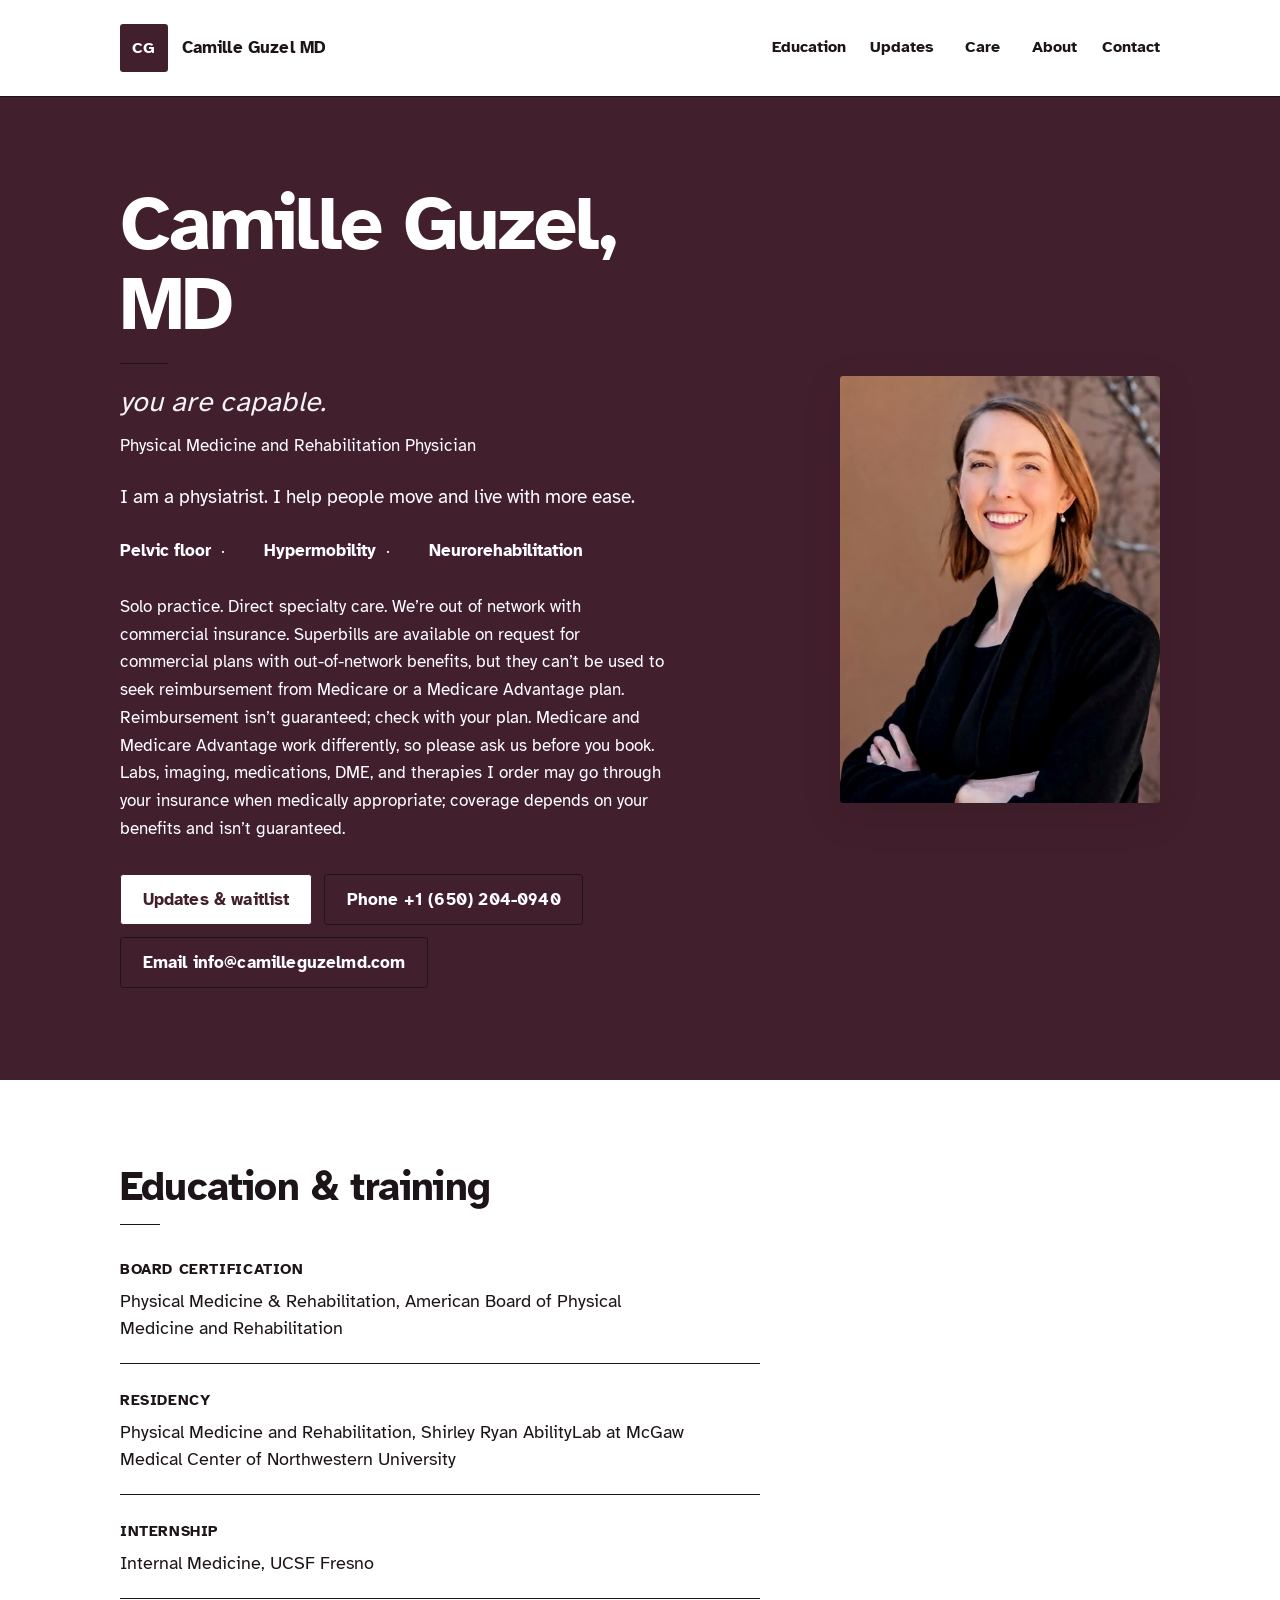
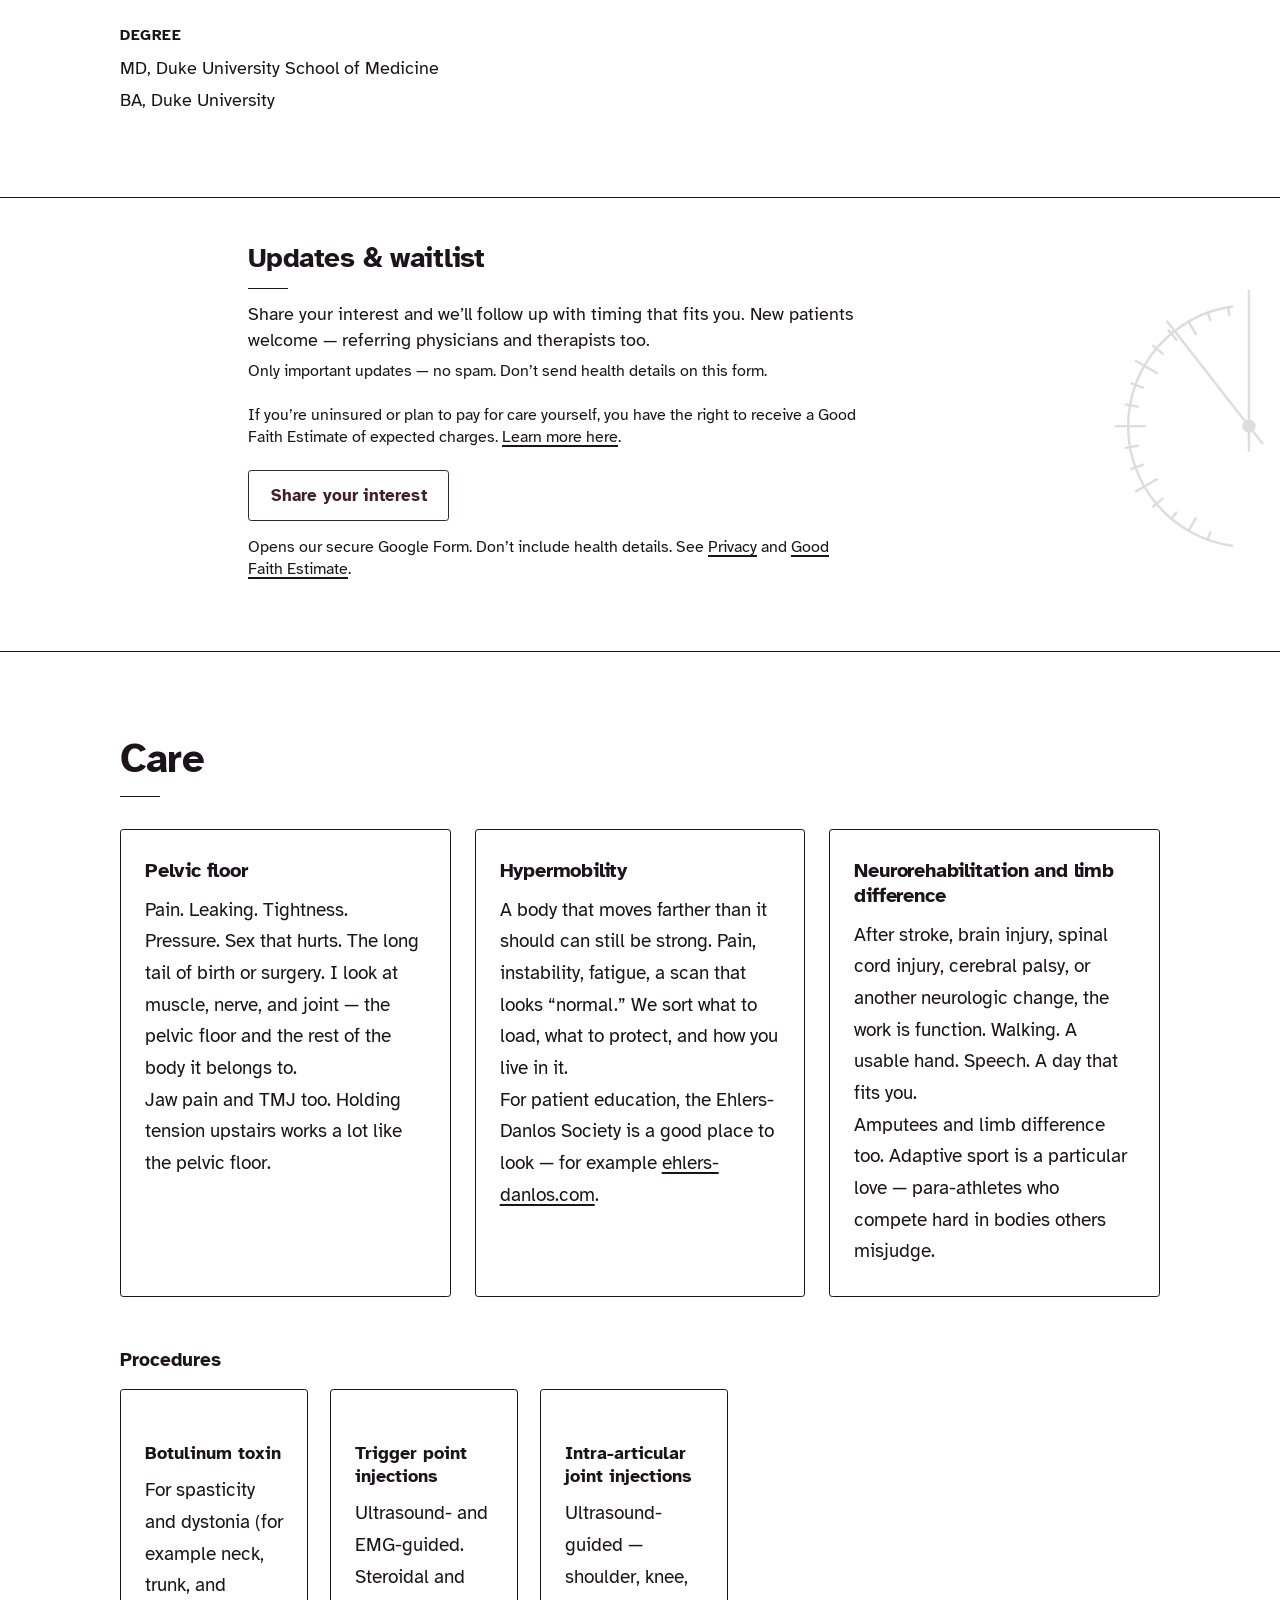
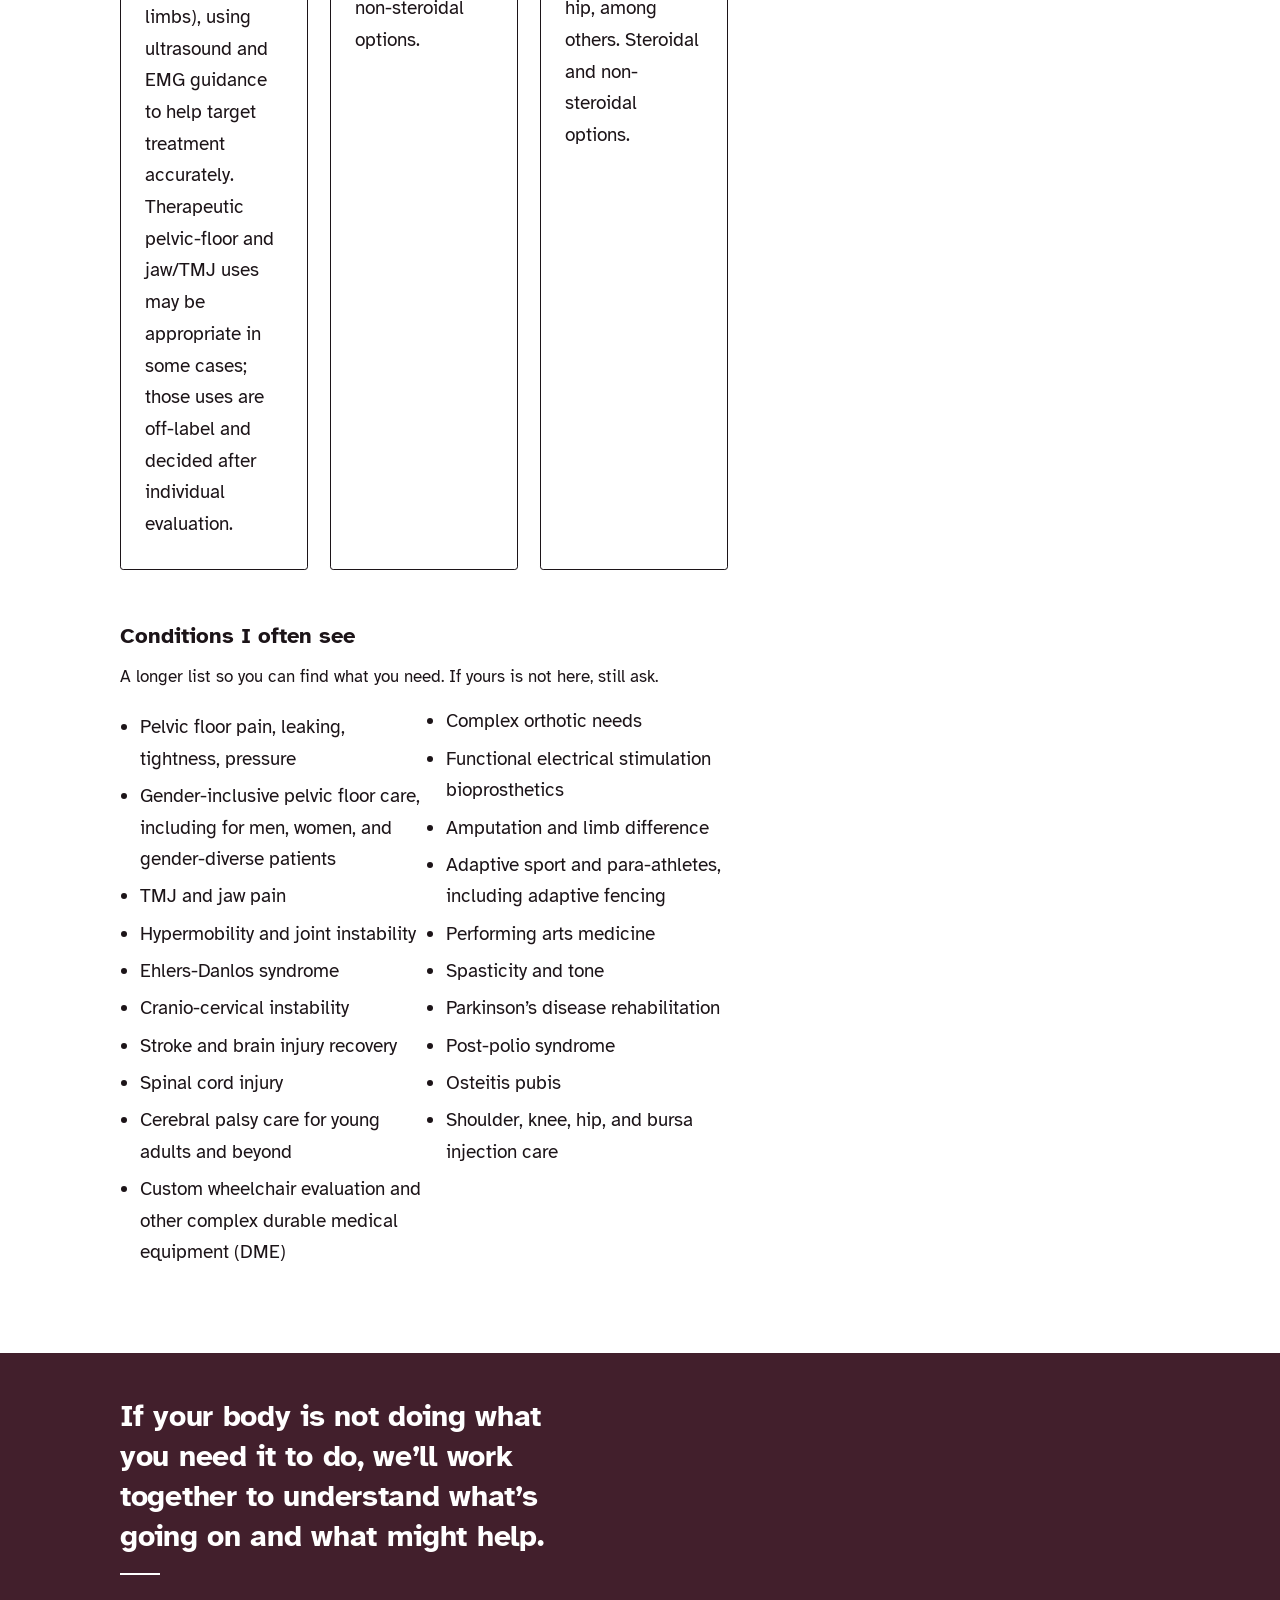
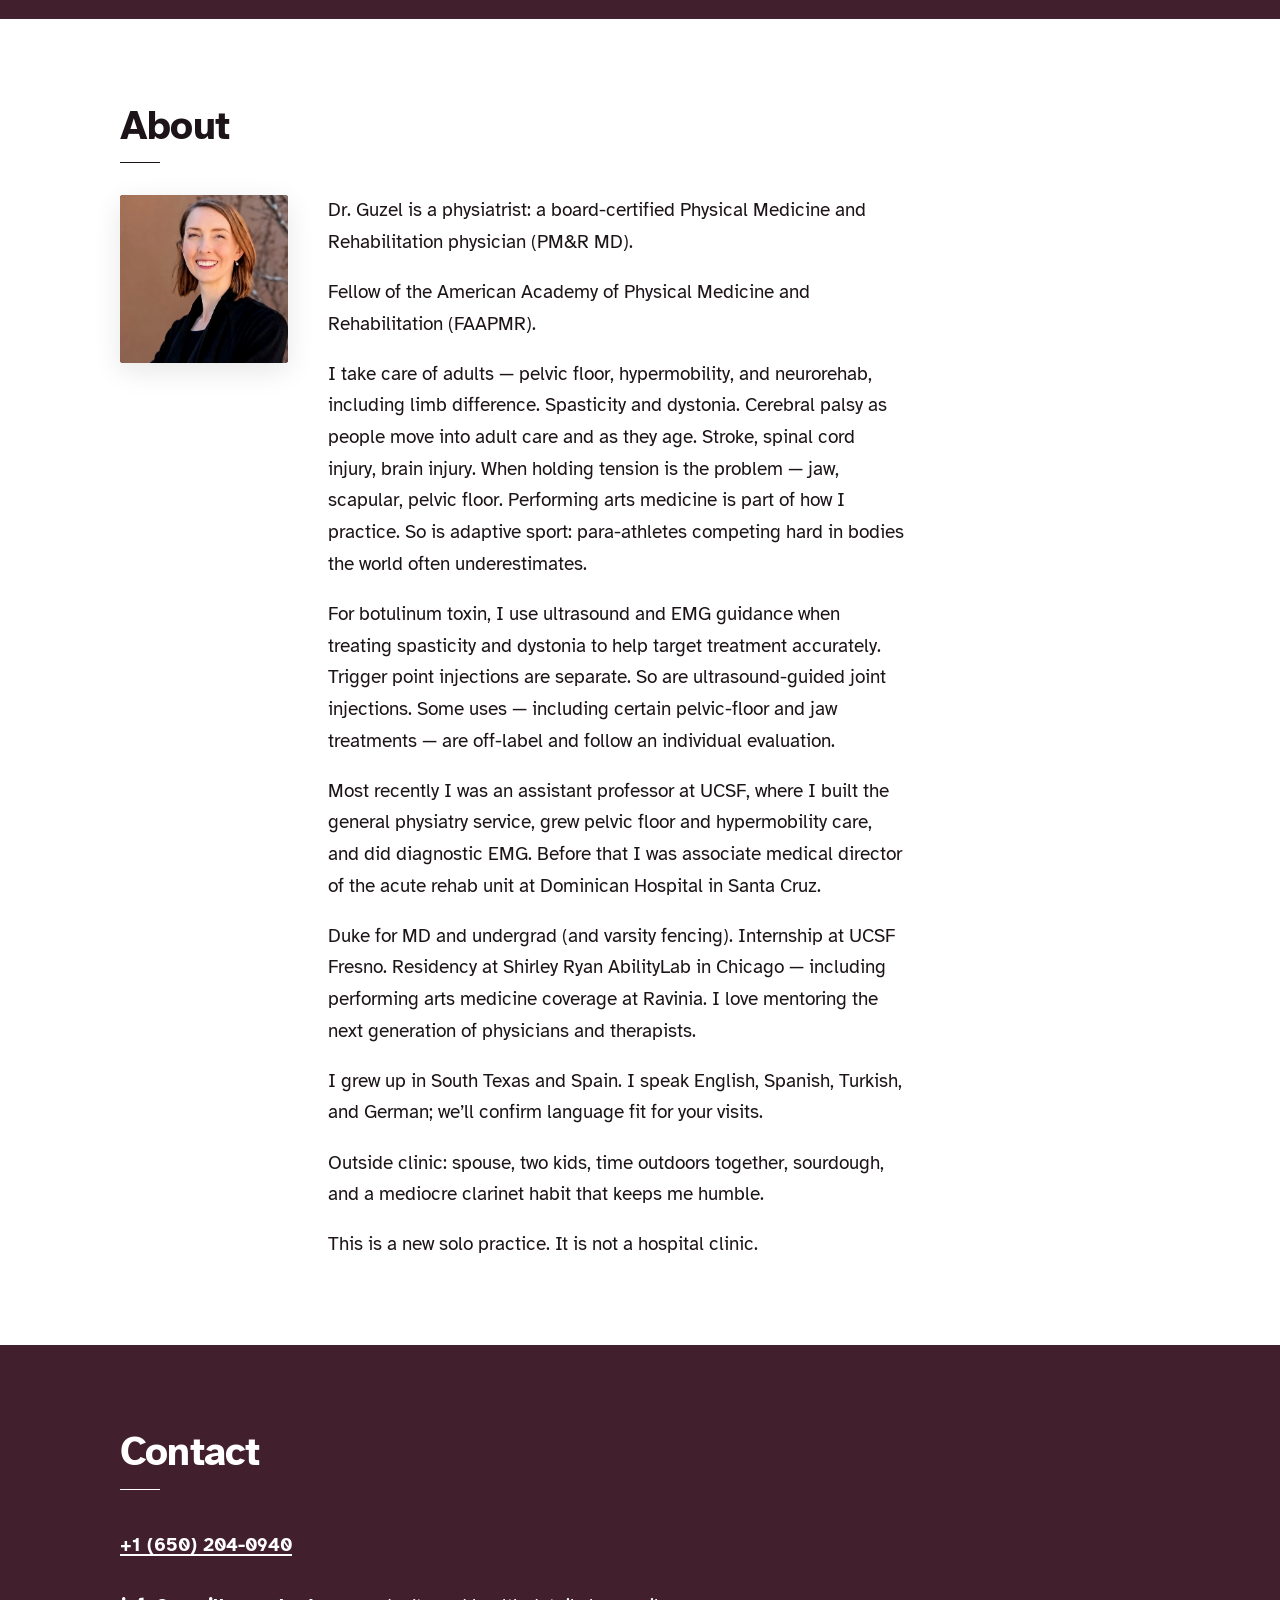
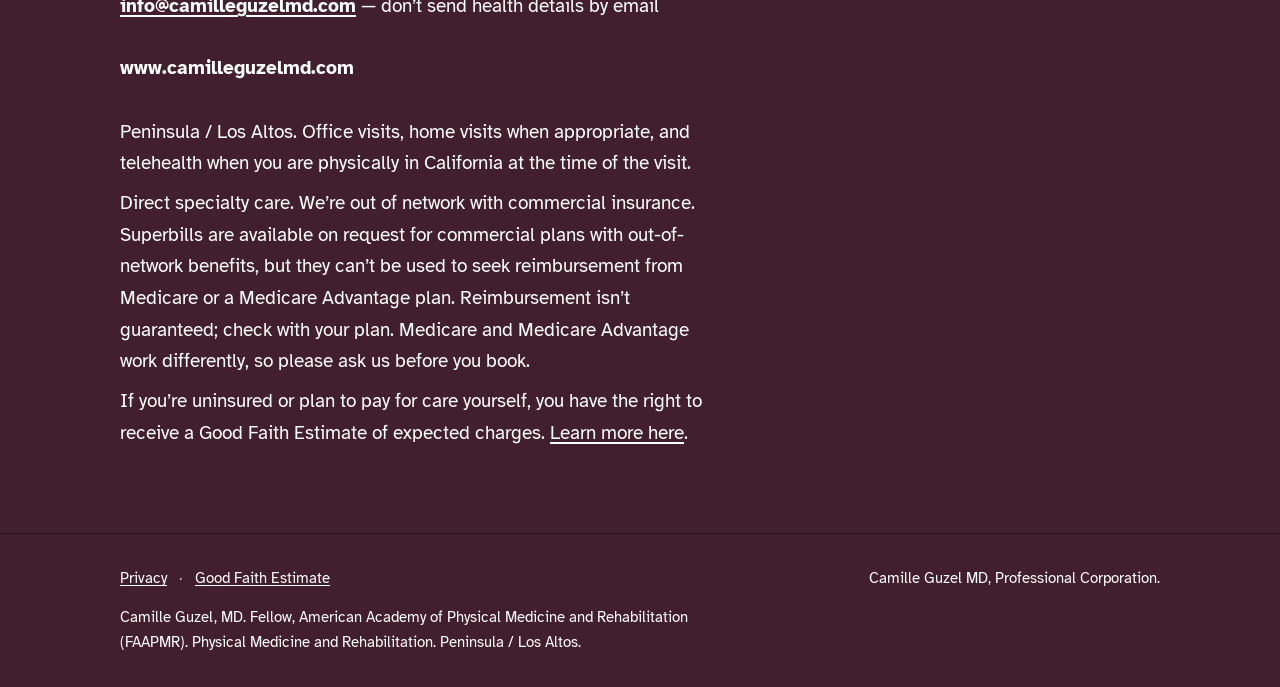
==== commit 6bc2af30: "Counsel edits: Alison insurance language, GFE links, unlock waitlist form - Hero + contact: verbatim" ====
--- a/index.html
+++ b/index.html
@@ -6,7 +6,7 @@
   <meta name="robots" content="index, follow">
   <link rel="canonical" href="https://www.camilleguzelmd.com/">
   <meta name="theme-color" content="#421F2C">
-  <meta name="description" content="Physiatrist in Los Altos. Pelvic floor, hypermobility, neurorehabilitation. Direct specialty care — out of network with commercial insurance; superbills on request (reimbursement not guaranteed). Taking interest now. Call +1 (650) 204-0940.">
+  <meta name="description" content="Physiatrist in Los Altos. Pelvic floor, hypermobility, neurorehabilitation. Direct specialty care — out of network with commercial insurance; superbills for commercial OON benefits only (not Medicare/Medicare Advantage). Reimbursement not guaranteed. Taking interest now. Call +1 (650) 204-0940.">
   <title>You are capable. Direct Physiatry Care by Camille Guzel, MD</title>
   <meta property="og:type" content="website">
   <meta property="og:url" content="https://www.camilleguzelmd.com/">
@@ -53,7 +53,7 @@
             <li>Hypermobility</li>
             <li>Neurorehabilitation</li>
           </ul>
-          <p class="meta">Solo practice. Direct specialty care. We’re out of network with commercial insurance. Superbills on request for commercial plans with out-of-network benefits — reimbursement isn’t guaranteed; check with your plan. Labs, imaging, medications, DME, and therapies I order may go through your insurance when medically appropriate; coverage depends on your benefits and isn’t guaranteed. Medicare and Medicare Advantage work differently — please ask us before you book.</p>
+          <p class="meta">Solo practice. Direct specialty care. We’re out of network with commercial insurance. Superbills are available on request for commercial plans with out-of-network benefits, but they can’t be used to seek reimbursement from Medicare or a Medicare Advantage plan. Reimbursement isn’t guaranteed; check with your plan. Medicare and Medicare Advantage work differently, so please ask us before you book. Labs, imaging, medications, DME, and therapies I order may go through your insurance when medically appropriate; coverage depends on your benefits and isn’t guaranteed.</p>
           <div class="hero-actions">
             <a class="cta cta-solid" href="#updates">Updates &amp; waitlist</a>
             <a class="cta cta-ghost" href="tel:+16502040940">Phone +1 (650) 204-0940</a>
@@ -96,69 +96,11 @@
         <h2 id="updates-title">Updates &amp; waitlist</h2>
         <p class="interest-lede">Share your interest and we’ll follow up with timing that fits you. New patients welcome — referring physicians and therapists too.</p>
         <p class="interest-note">Only important updates — no spam. Don’t send health details on this form.</p>
-
-        <!-- Preview only / locked until Oct 1. When live: post ONLY to Camille’s BAA’d Google Workspace Sheet/Drive. Never to bots/Cursor/personal Gmail. See HOSTING.md. -->
-        <div class="interest-form-lock">
-          <div class="interest-form-banner" role="status">
-            <p><strong>Interest form isn’t collecting yet.</strong> Call or email for now — we’ll open the waitlist soon.</p>
-          </div>
-          <form id="updates-form" class="interest-form is-blurred" action="#" method="get" aria-hidden="true" inert>
-          <fieldset class="interest-role">
-            <legend>I am <span class="req">(choose all that apply)</span></legend>
-            <div class="choices inline">
-              <label class="choice" for="role-patient">
-                <input type="checkbox" id="role-patient" name="role" value="patient">
-                Future patient
-              </label>
-              <label class="choice" for="role-md">
-                <input type="checkbox" id="role-md" name="role" value="md">
-                Referring physician
-              </label>
-              <label class="choice" for="role-pt">
-                <input type="checkbox" id="role-pt" name="role" value="pt">
-                Referring therapist
-              </label>
-              <label class="choice" for="role-other">
-                <input type="checkbox" id="role-other" name="role" value="other">
-                Other
-              </label>
-            </div>
-          </fieldset>
-          <div class="interest-row">
-            <label class="field" for="name">Name <span class="req">(required)</span>
-              <input type="text" id="name" name="name" autocomplete="name" required>
-            </label>
-          </div>
-          <div class="interest-row">
-            <label class="field" for="email">Email <span class="req">(required)</span>
-              <input type="email" id="email" name="email" autocomplete="email" required>
-            </label>
-            <label class="field" for="phone">Phone <span class="req">(required)</span>
-              <input type="tel" id="phone" name="phone" autocomplete="tel" required>
-            </label>
-          </div>
-          <fieldset class="interest-want">
-            <legend>I want <span class="req">(at least one)</span></legend>
-            <div class="choices inline">
-              <label class="choice" for="want-waitlist">
-                <input type="checkbox" id="want-waitlist" name="want" value="waitlist">
-                Waitlist for a first visit
-              </label>
-              <label class="choice" for="want-updates">
-                <input type="checkbox" id="want-updates" name="want" value="updates">
-                Clinic updates
-              </label>
-            </div>
-          </fieldset>
-          <div class="actions interest-actions">
-            <button type="submit">Keep me posted</button>
-            <p id="form-status" role="status" aria-live="polite"></p>
-          </div>
-        </form>
-        </div>
-        <noscript>
-          <p class="privacy">This form is not collecting yet. Call or email for now.</p>
-        </noscript>
+        <p class="interest-note">If you’re uninsured or plan to pay for care yourself, you have the right to receive a Good Faith Estimate of expected charges. <a href="/good-faith-estimate/">Learn more here</a>.</p>
+        <div class="hero-actions" style="margin-top:1.25rem">
+          <a class="cta cta-solid" href="https://forms.gle/Juj2GJ8tzNSXLmM98" target="_blank" rel="noopener">Share your interest</a>
+        </div>
+        <p class="interest-note" style="margin-top:1rem">Opens our secure Google Form. Don’t include health details. See <a href="/privacy/">Privacy</a> and <a href="/good-faith-estimate/">Good Faith Estimate</a>.</p>
       </div>
     </section>
 
@@ -267,7 +209,8 @@
         </ul>
         <div class="place">
           <p>Peninsula / Los Altos. Office visits, home visits when appropriate, and telehealth when you are physically in California at the time of the visit.</p>
-          <p>Direct specialty care. Out of network with commercial insurance. Superbills on request — reimbursement isn’t guaranteed. Medicare works differently — please ask us.</p>
+          <p>Direct specialty care. We’re out of network with commercial insurance. Superbills are available on request for commercial plans with out-of-network benefits, but they can’t be used to seek reimbursement from Medicare or a Medicare Advantage plan. Reimbursement isn’t guaranteed; check with your plan. Medicare and Medicare Advantage work differently, so please ask us before you book.</p>
+          <p>If you’re uninsured or plan to pay for care yourself, you have the right to receive a Good Faith Estimate of expected charges. <a href="/good-faith-estimate/">Learn more here</a>.</p>
         </div>
       </div>
     </section>
@@ -285,26 +228,5 @@
     </div>
   </footer>
 
-  <script>
-    (function () {
-      var form = document.getElementById("updates-form");
-      if (!form) return;
-      form.addEventListener("submit", function (event) {
-        event.preventDefault();
-        var status = document.getElementById("form-status");
-        var roles = form.querySelectorAll('input[name="role"]:checked');
-        var wants = form.querySelectorAll('input[name="want"]:checked');
-        if (!roles.length) {
-          status.textContent = "Please choose at least one option under I am.";
-          return;
-        }
-        if (!wants.length) {
-          status.textContent = "Please choose at least one option under I want.";
-          return;
-        }
-        status.textContent = "This form is a preview — not collecting yet.";
-      });
-    })();
-  </script>
 </body>
 </html>
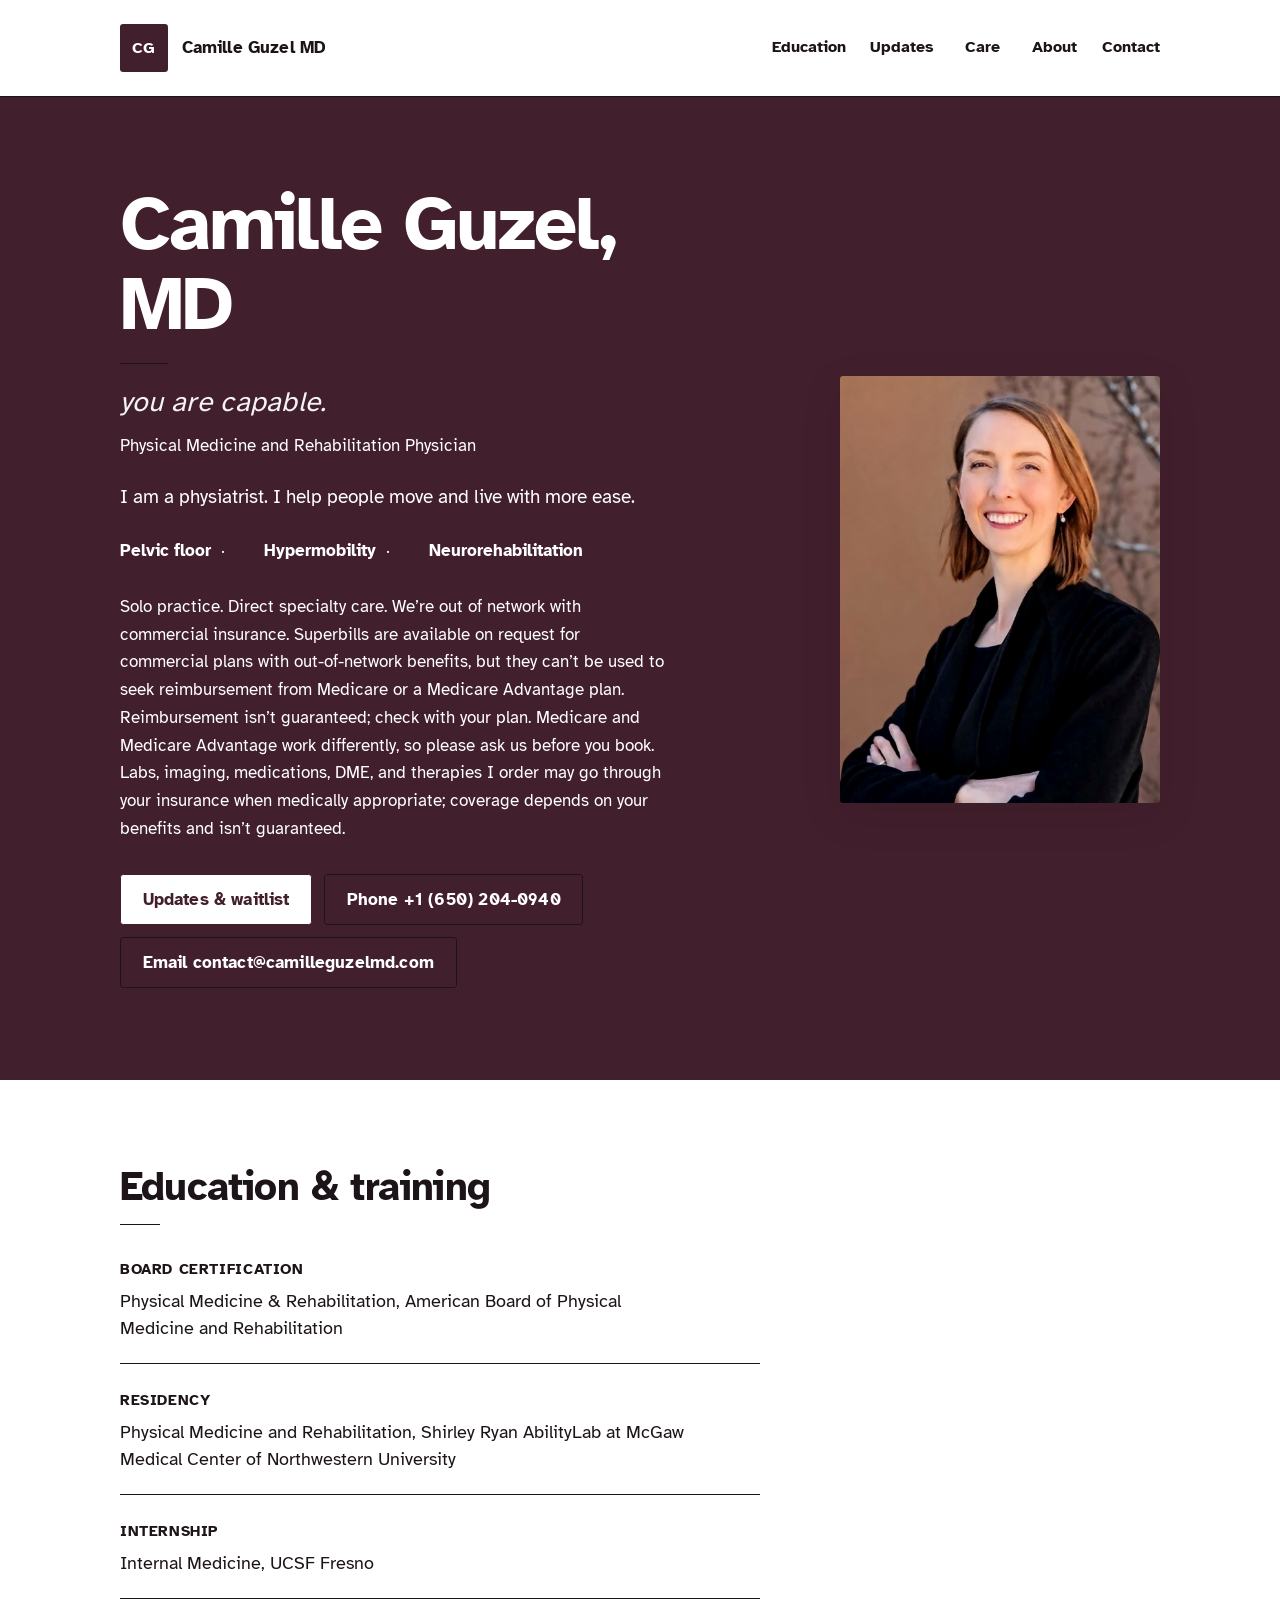
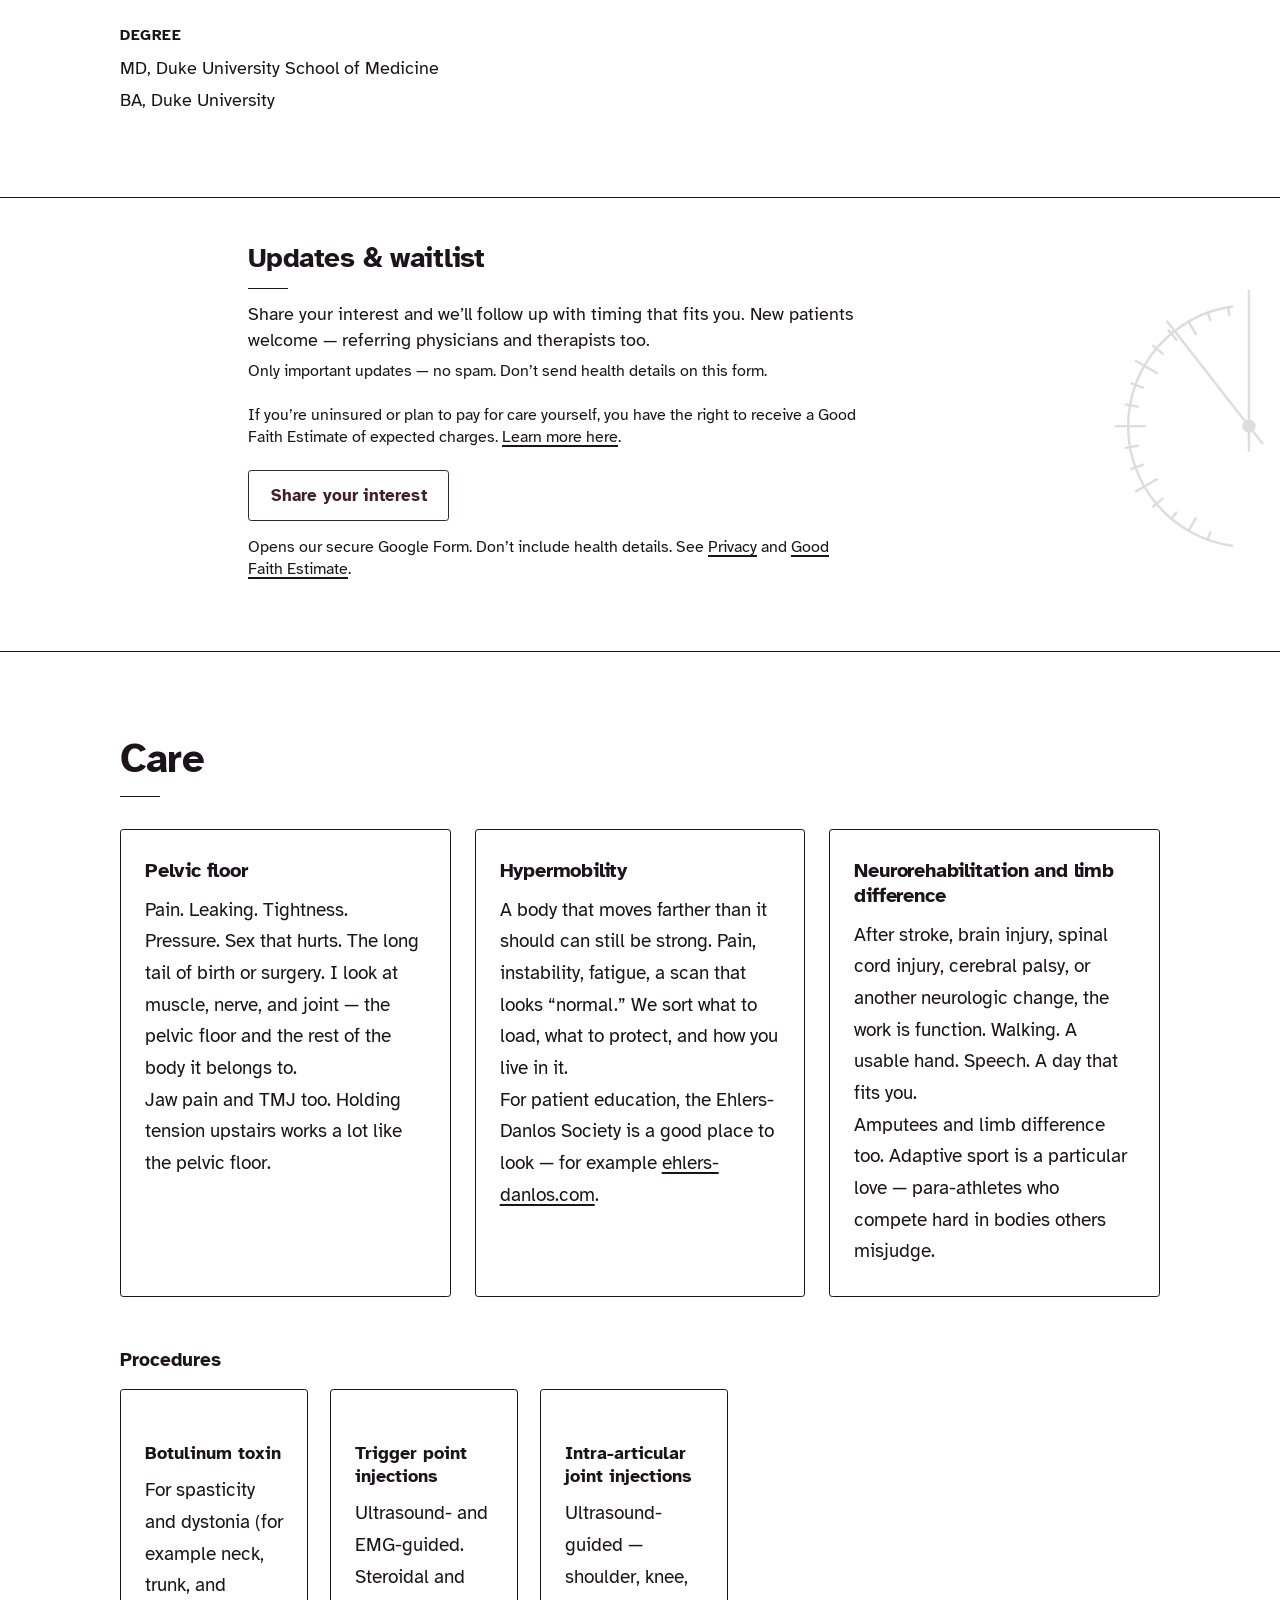
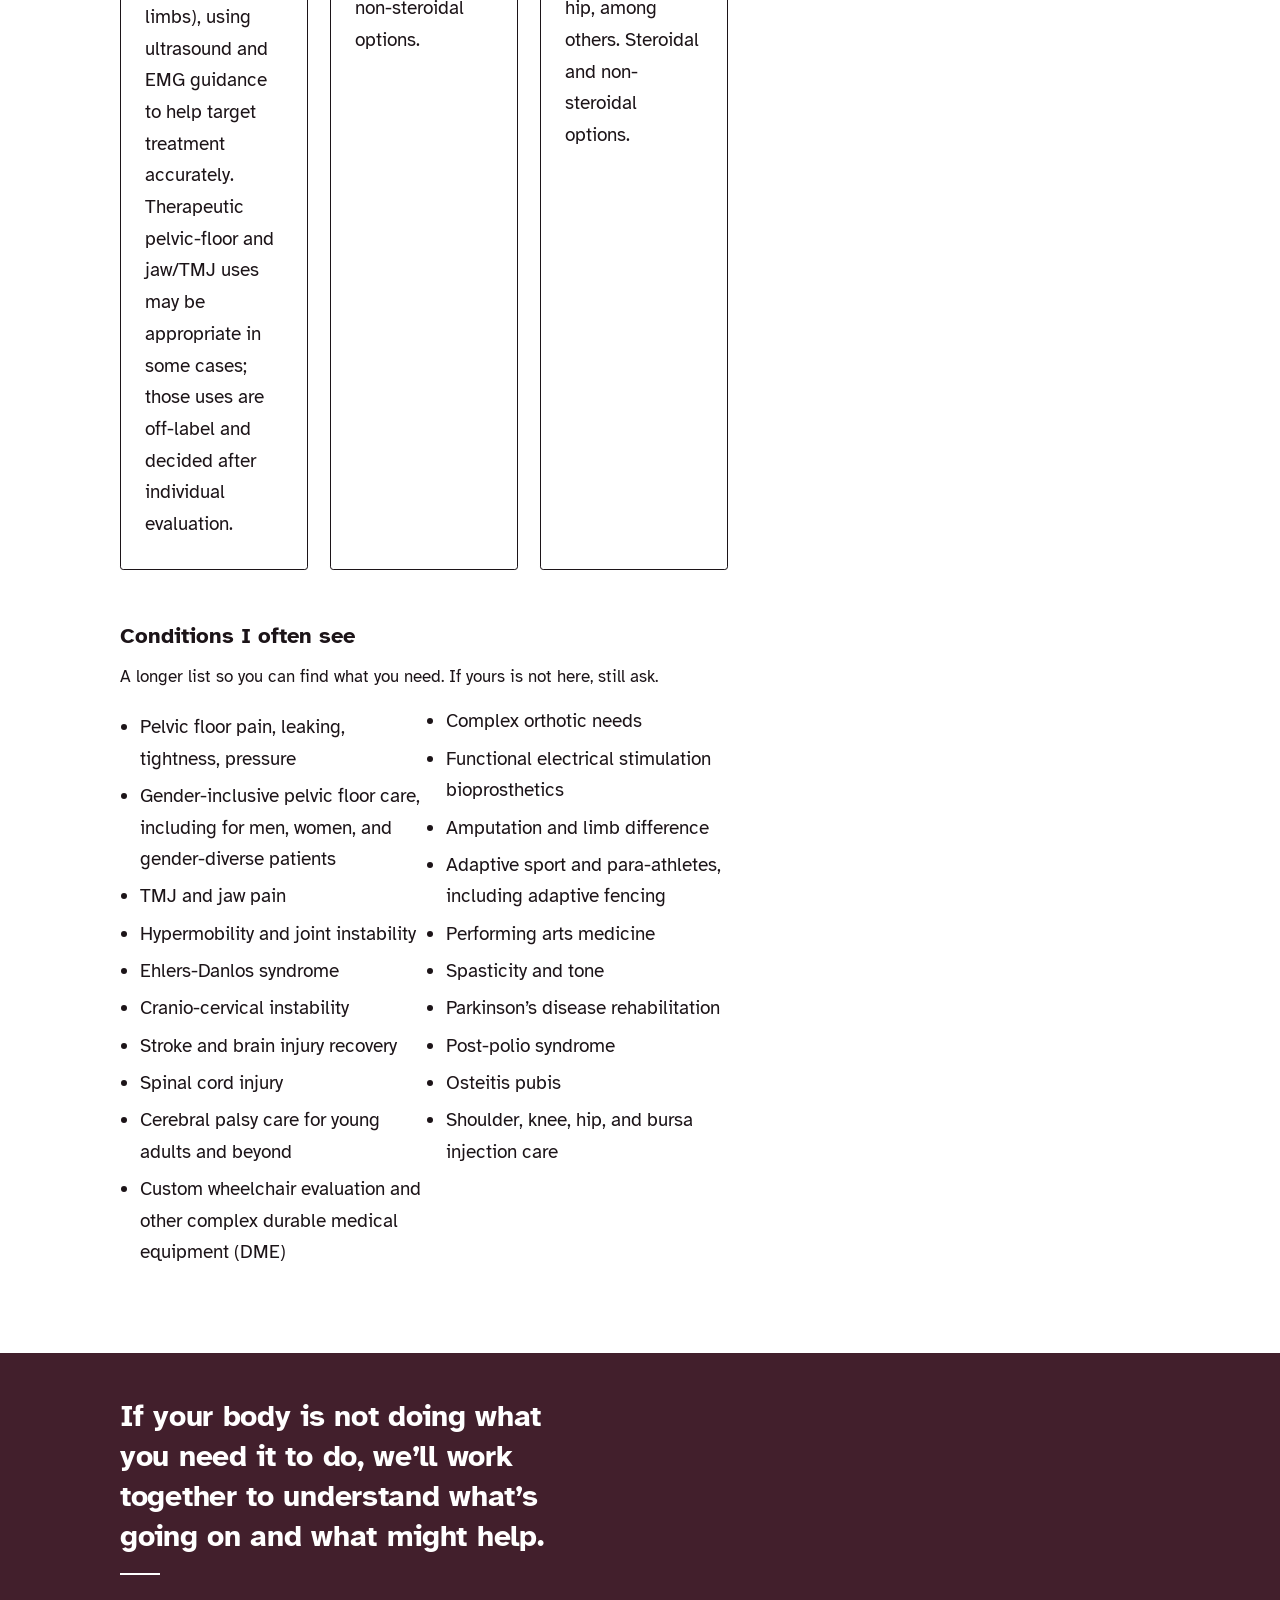
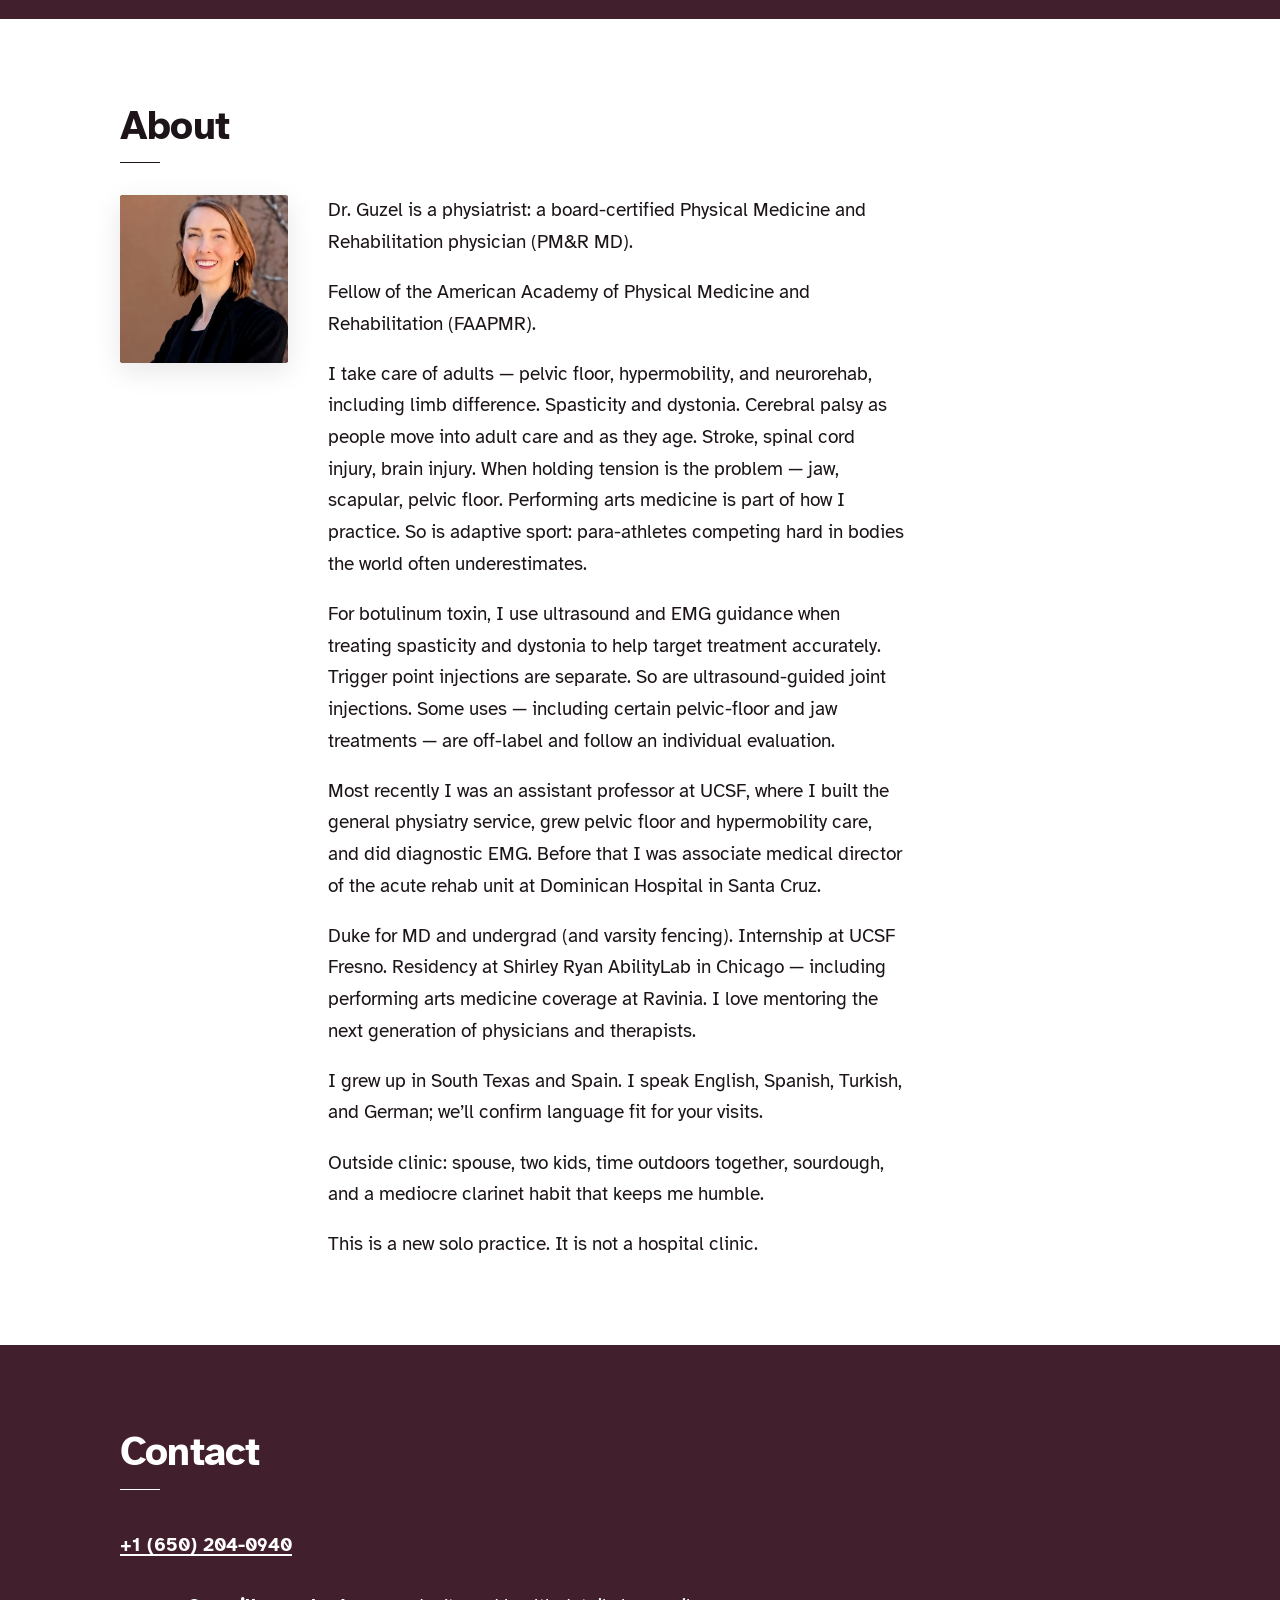
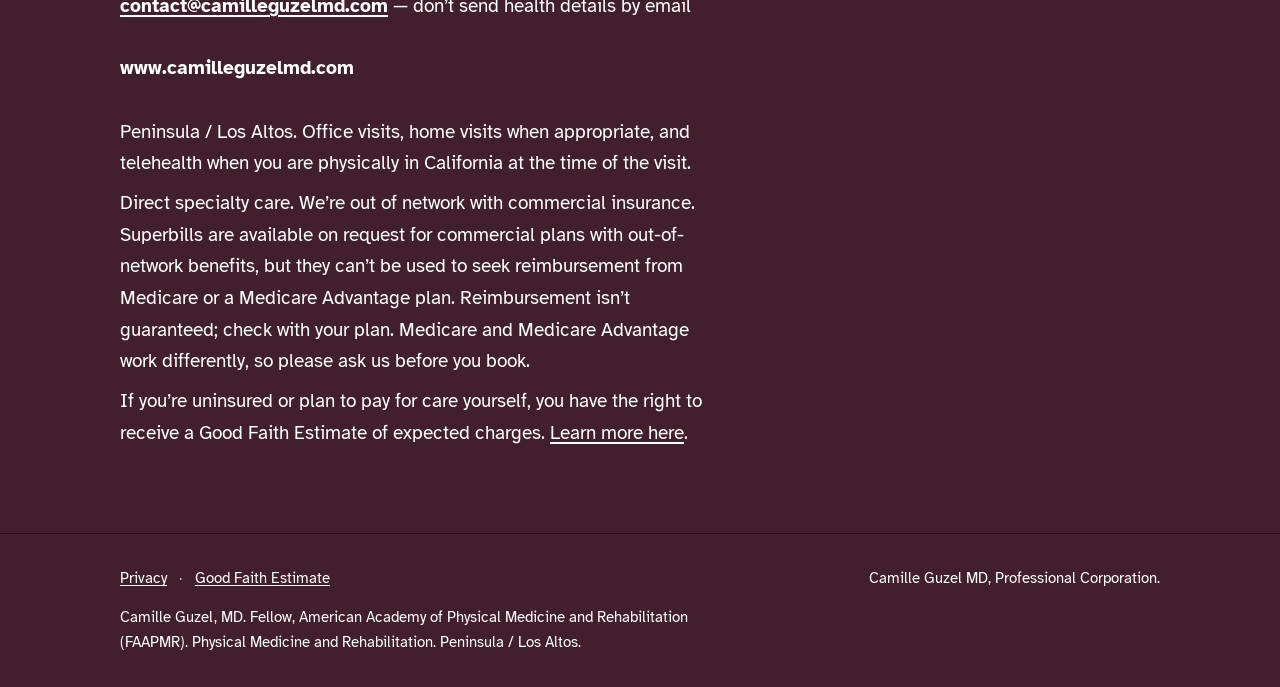
==== commit f0997cf9: "Replace public email info@ with contact@ site-wide" ====
--- a/index.html
+++ b/index.html
@@ -57,7 +57,7 @@
           <div class="hero-actions">
             <a class="cta cta-solid" href="#updates">Updates &amp; waitlist</a>
             <a class="cta cta-ghost" href="tel:+16502040940">Phone +1 (650) 204-0940</a>
-            <a class="cta cta-ghost" href="mailto:info@camilleguzelmd.com">Email info@camilleguzelmd.com</a>
+            <a class="cta cta-ghost" href="mailto:contact@camilleguzelmd.com">Email contact@camilleguzelmd.com</a>
           </div>
         </div>
         <img class="hero-portrait" src="assets/headshot-interim-full.jpg" width="1980" height="2718" alt="Camille Guzel, MD">
@@ -98,7 +98,7 @@
         <p class="interest-note">Only important updates — no spam. Don’t send health details on this form.</p>
         <p class="interest-note">If you’re uninsured or plan to pay for care yourself, you have the right to receive a Good Faith Estimate of expected charges. <a href="/good-faith-estimate/">Learn more here</a>.</p>
         <div class="hero-actions" style="margin-top:1.25rem">
-          <a class="cta cta-solid" href="https://forms.gle/Juj2GJ8tzNSXLmM98" target="_blank" rel="noopener">Share your interest</a>
+          <a class="cta cta-solid" href="https://docs.google.com/forms/d/e/1FAIpQLSfa4WQVgd-lfTbtG1AOpQmbMQymX8Jt8um-pn3yuEXcSrWFuw/viewform?usp=send_form">Share your interest</a>
         </div>
         <p class="interest-note" style="margin-top:1rem">Opens our secure Google Form. Don’t include health details. See <a href="/privacy/">Privacy</a> and <a href="/good-faith-estimate/">Good Faith Estimate</a>.</p>
       </div>
@@ -204,7 +204,7 @@
         <h2 id="contact-title">Contact</h2>
         <ul class="contact-list">
           <li><a href="tel:+16502040940">+1 (650) 204-0940</a></li>
-          <li><a href="mailto:info@camilleguzelmd.com">info@camilleguzelmd.com</a> — don’t send health details by email</li>
+          <li><a href="mailto:contact@camilleguzelmd.com">contact@camilleguzelmd.com</a> — don’t send health details by email</li>
           <li><span class="web">www.camilleguzelmd.com</span></li>
         </ul>
         <div class="place">
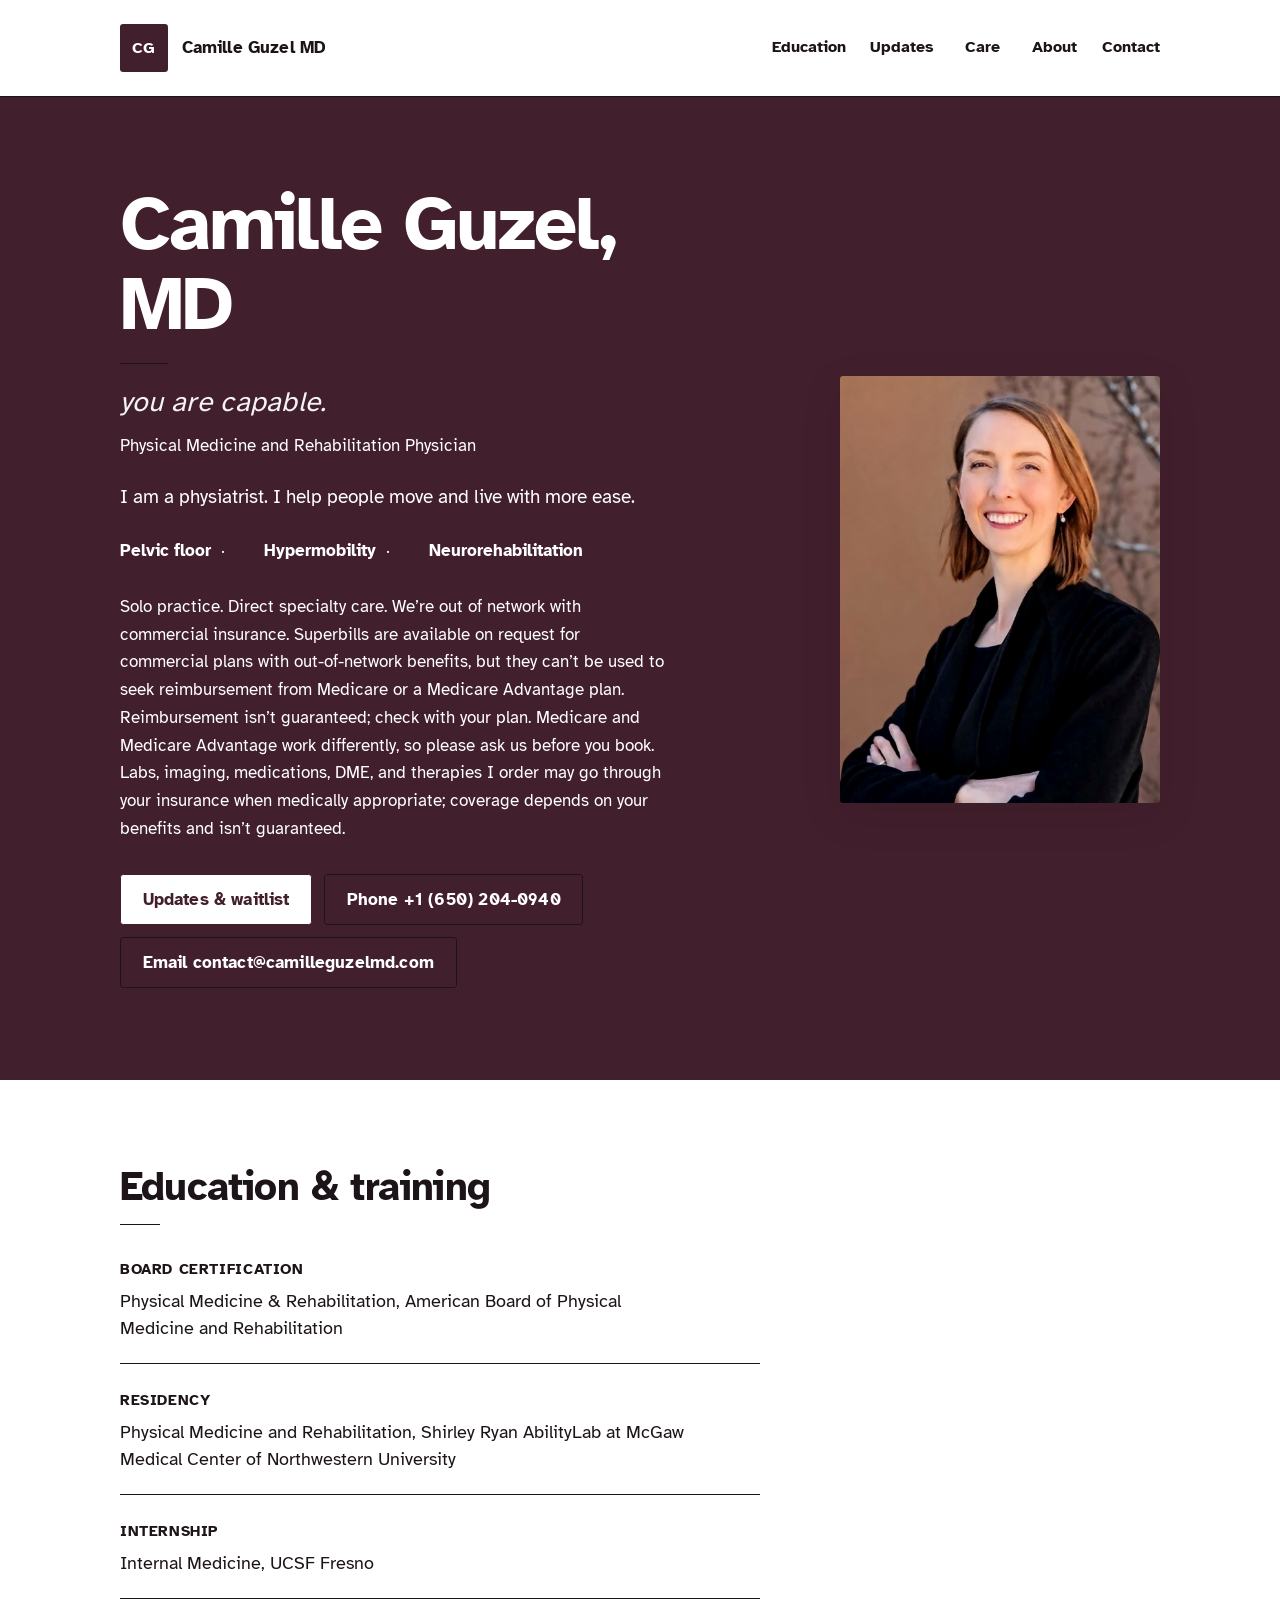
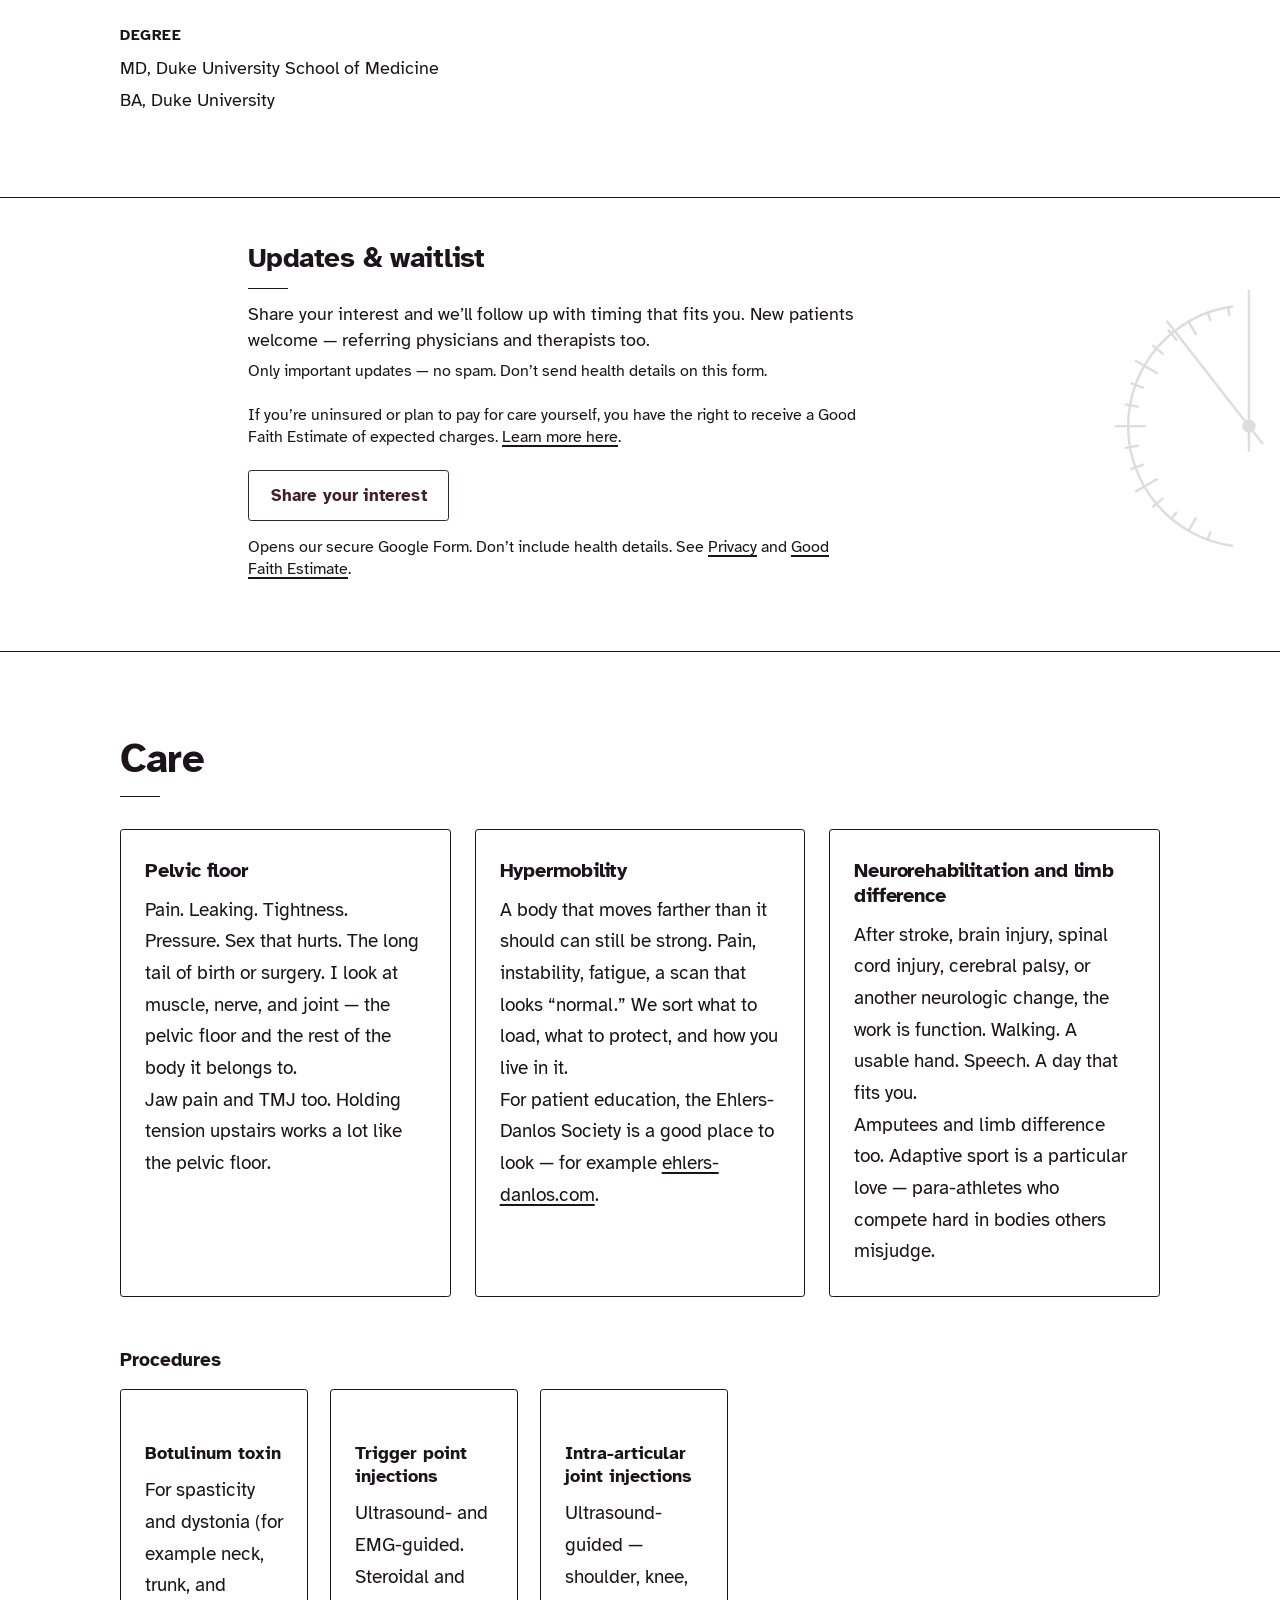
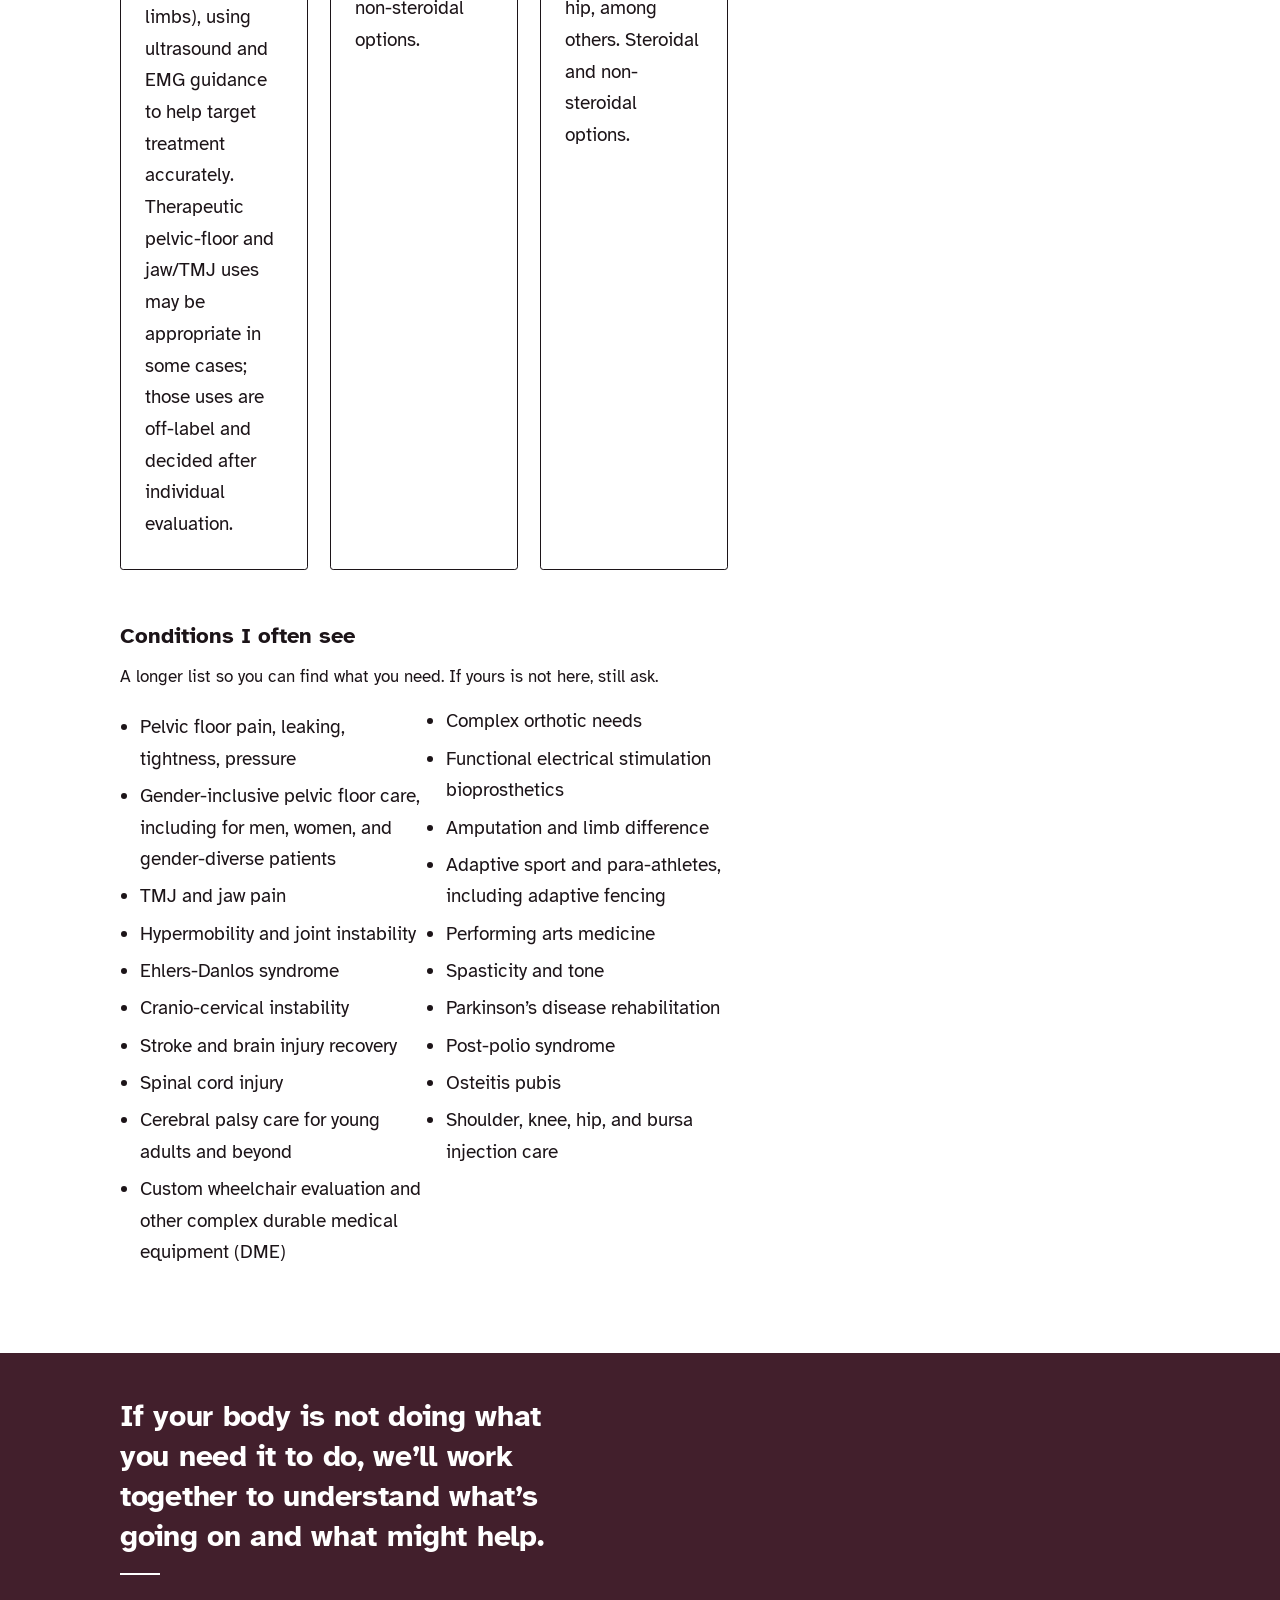
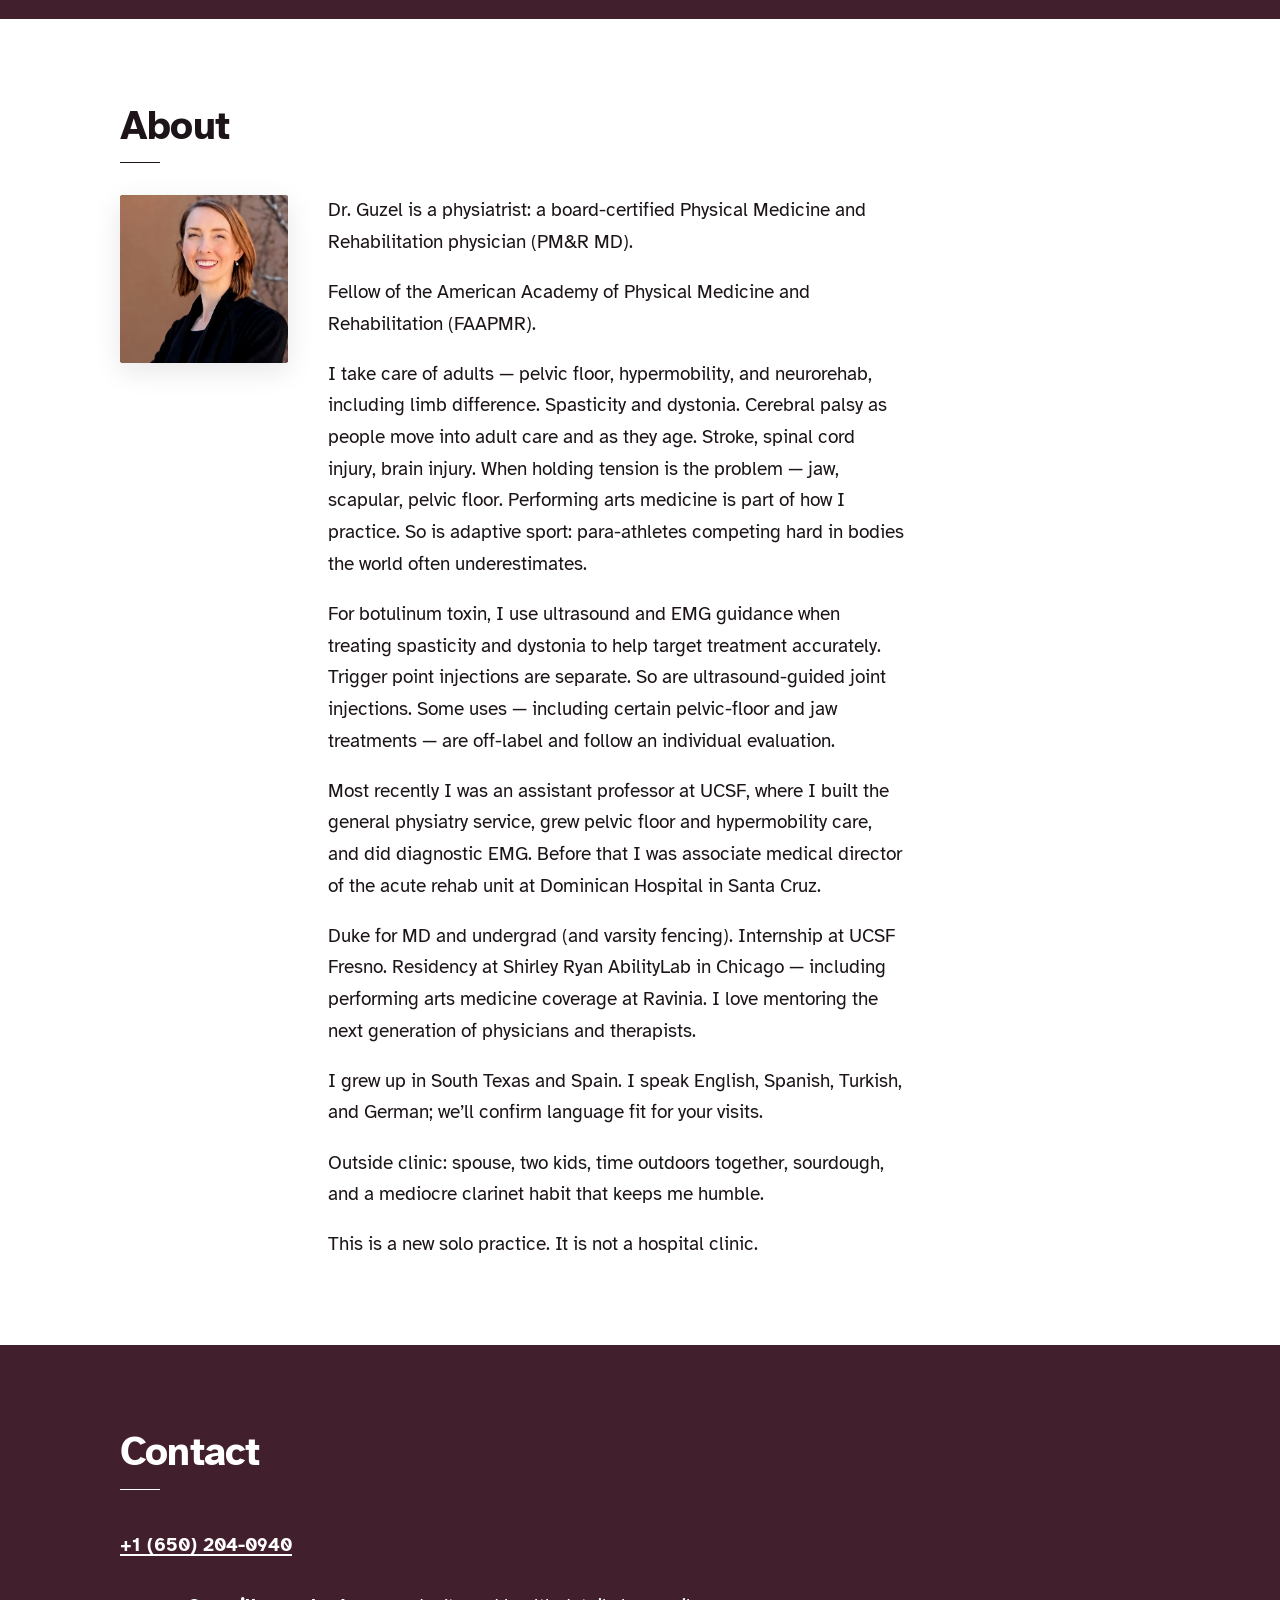
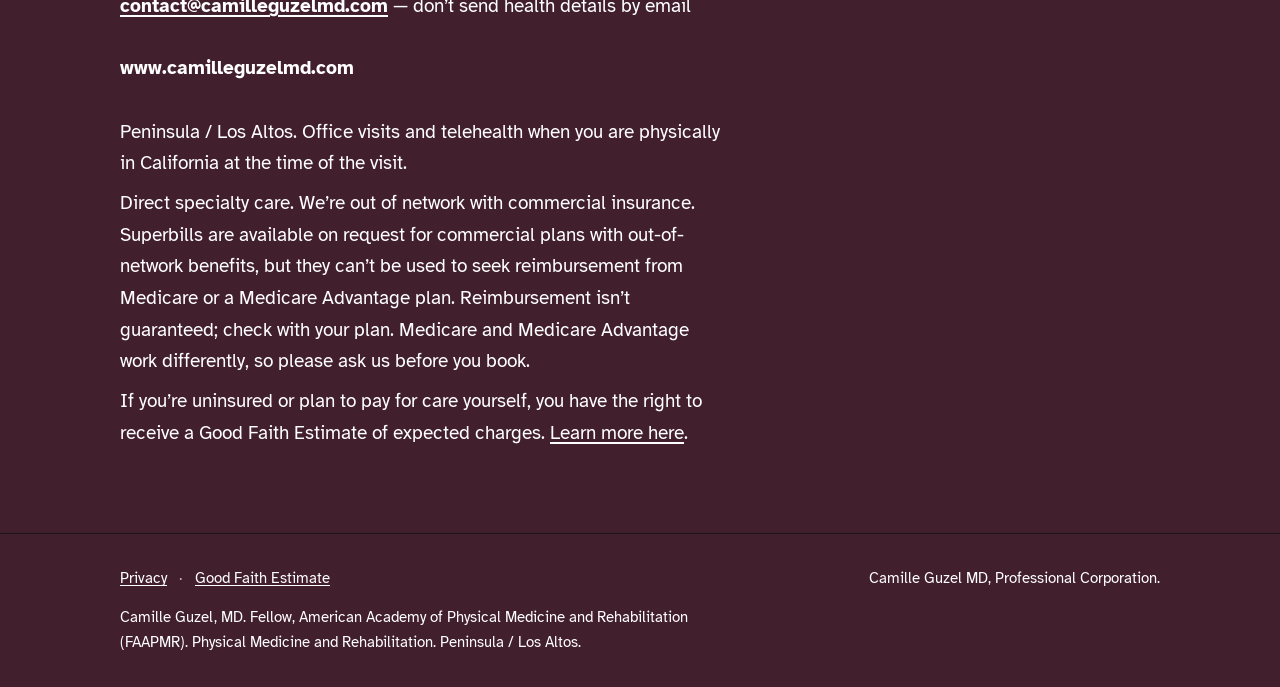
==== commit b4b6e4ea: "Remove home visits from contact copy" ====
--- a/index.html
+++ b/index.html
@@ -208,7 +208,7 @@
           <li><span class="web">www.camilleguzelmd.com</span></li>
         </ul>
         <div class="place">
-          <p>Peninsula / Los Altos. Office visits, home visits when appropriate, and telehealth when you are physically in California at the time of the visit.</p>
+          <p>Peninsula / Los Altos. Office visits and telehealth when you are physically in California at the time of the visit.</p>
           <p>Direct specialty care. We’re out of network with commercial insurance. Superbills are available on request for commercial plans with out-of-network benefits, but they can’t be used to seek reimbursement from Medicare or a Medicare Advantage plan. Reimbursement isn’t guaranteed; check with your plan. Medicare and Medicare Advantage work differently, so please ask us before you book.</p>
           <p>If you’re uninsured or plan to pay for care yourself, you have the right to receive a Good Faith Estimate of expected charges. <a href="/good-faith-estimate/">Learn more here</a>.</p>
         </div>
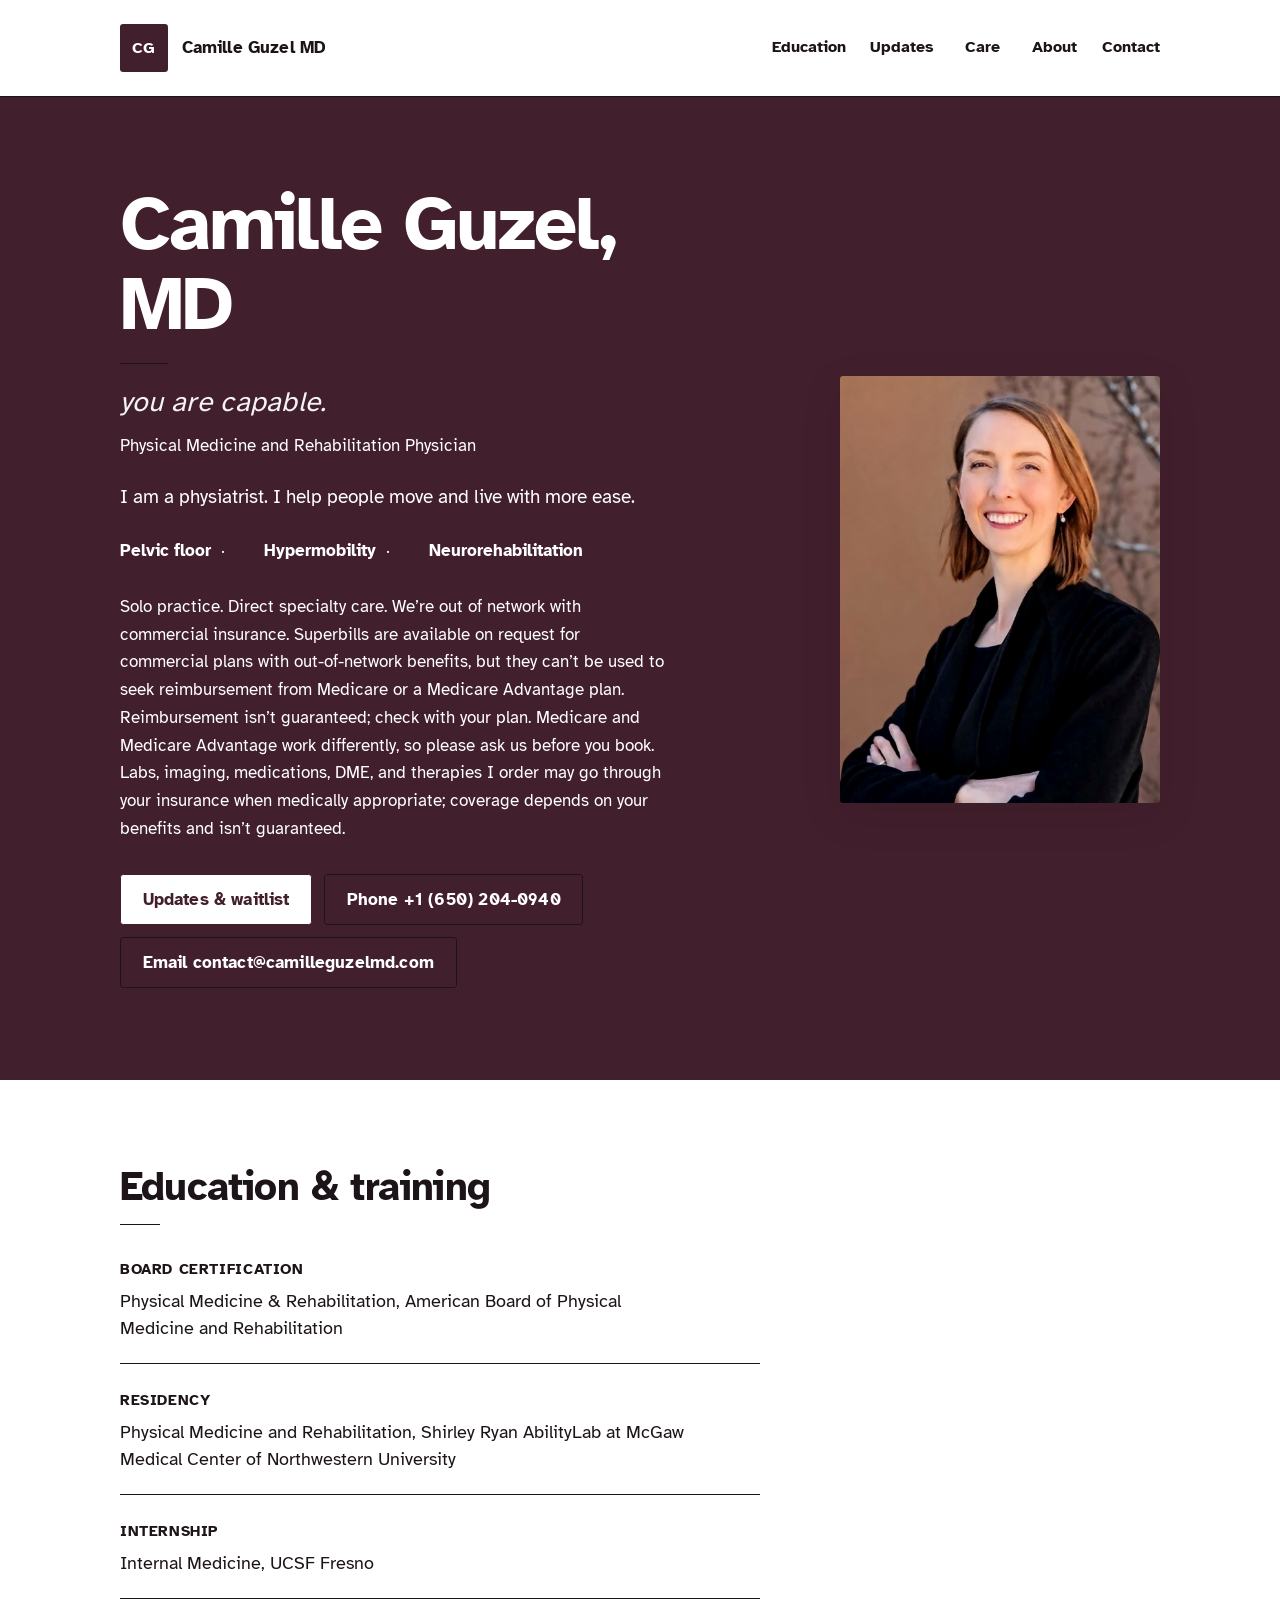
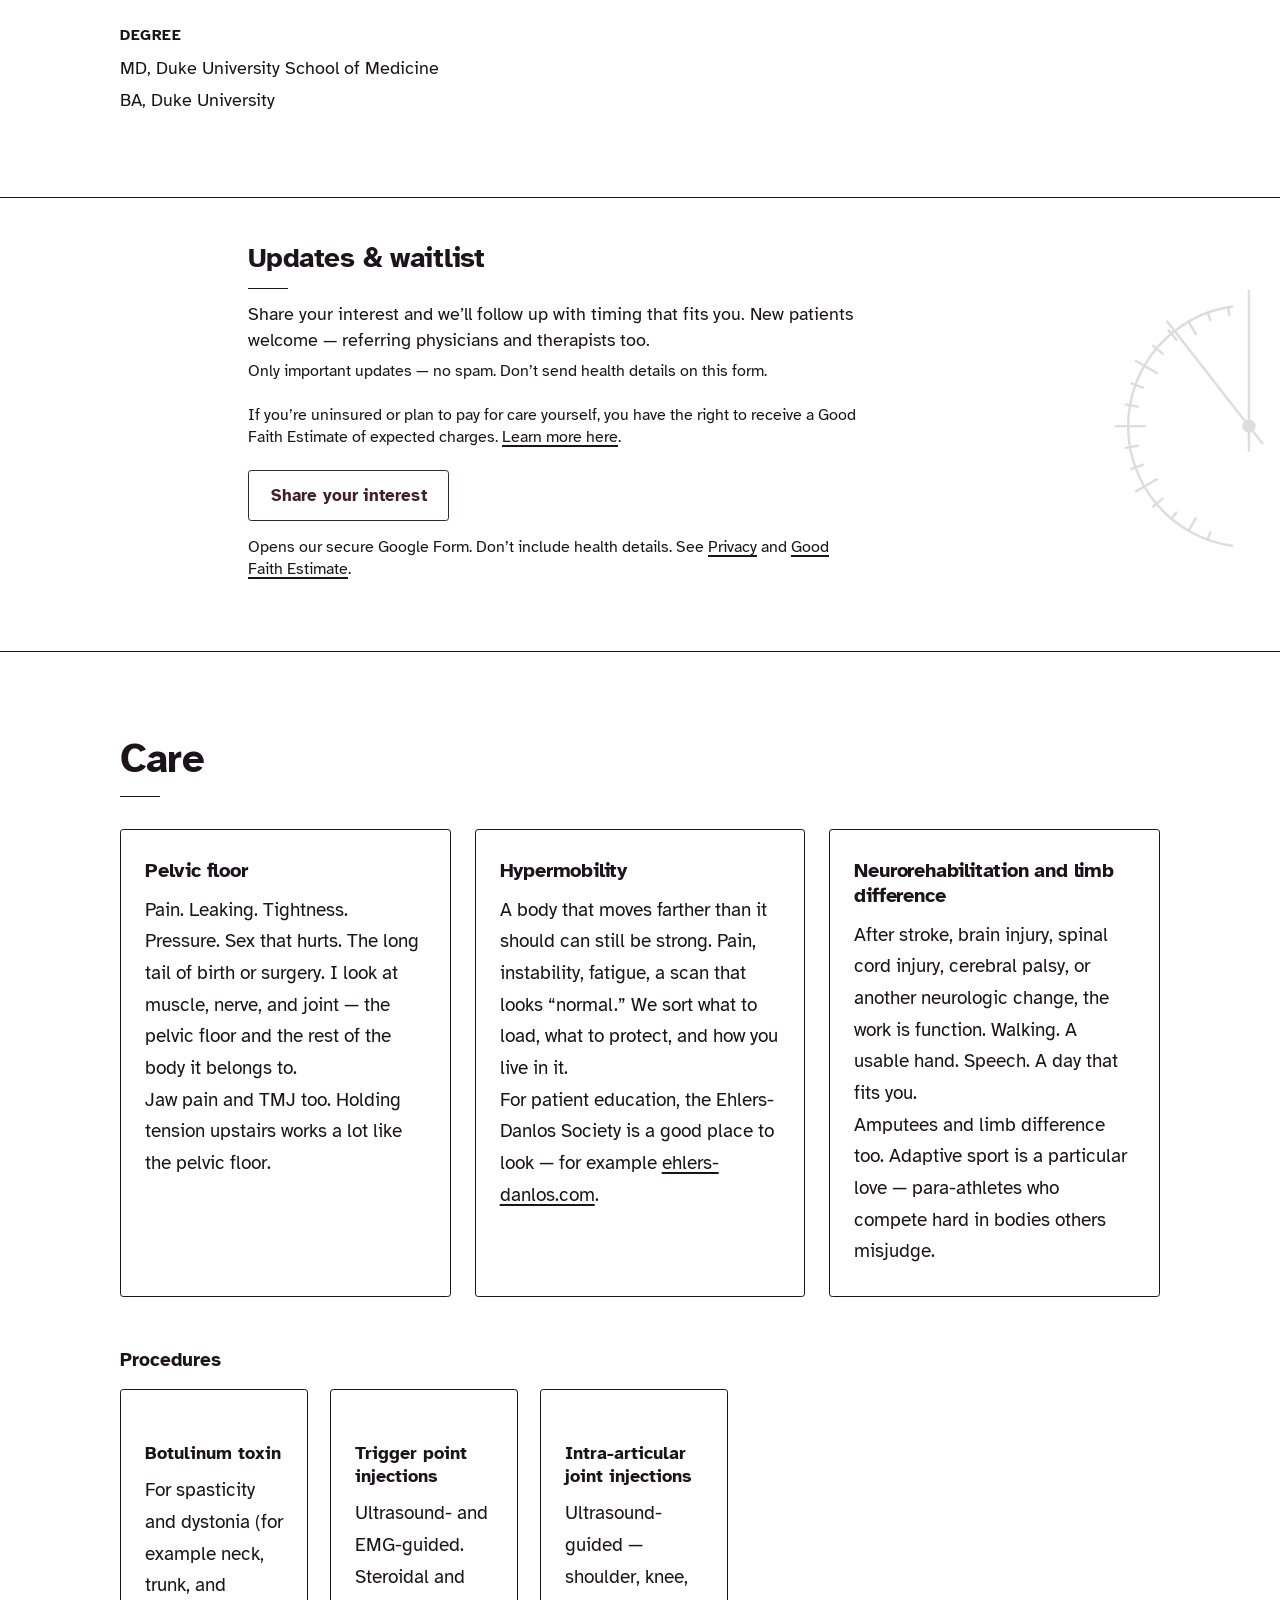
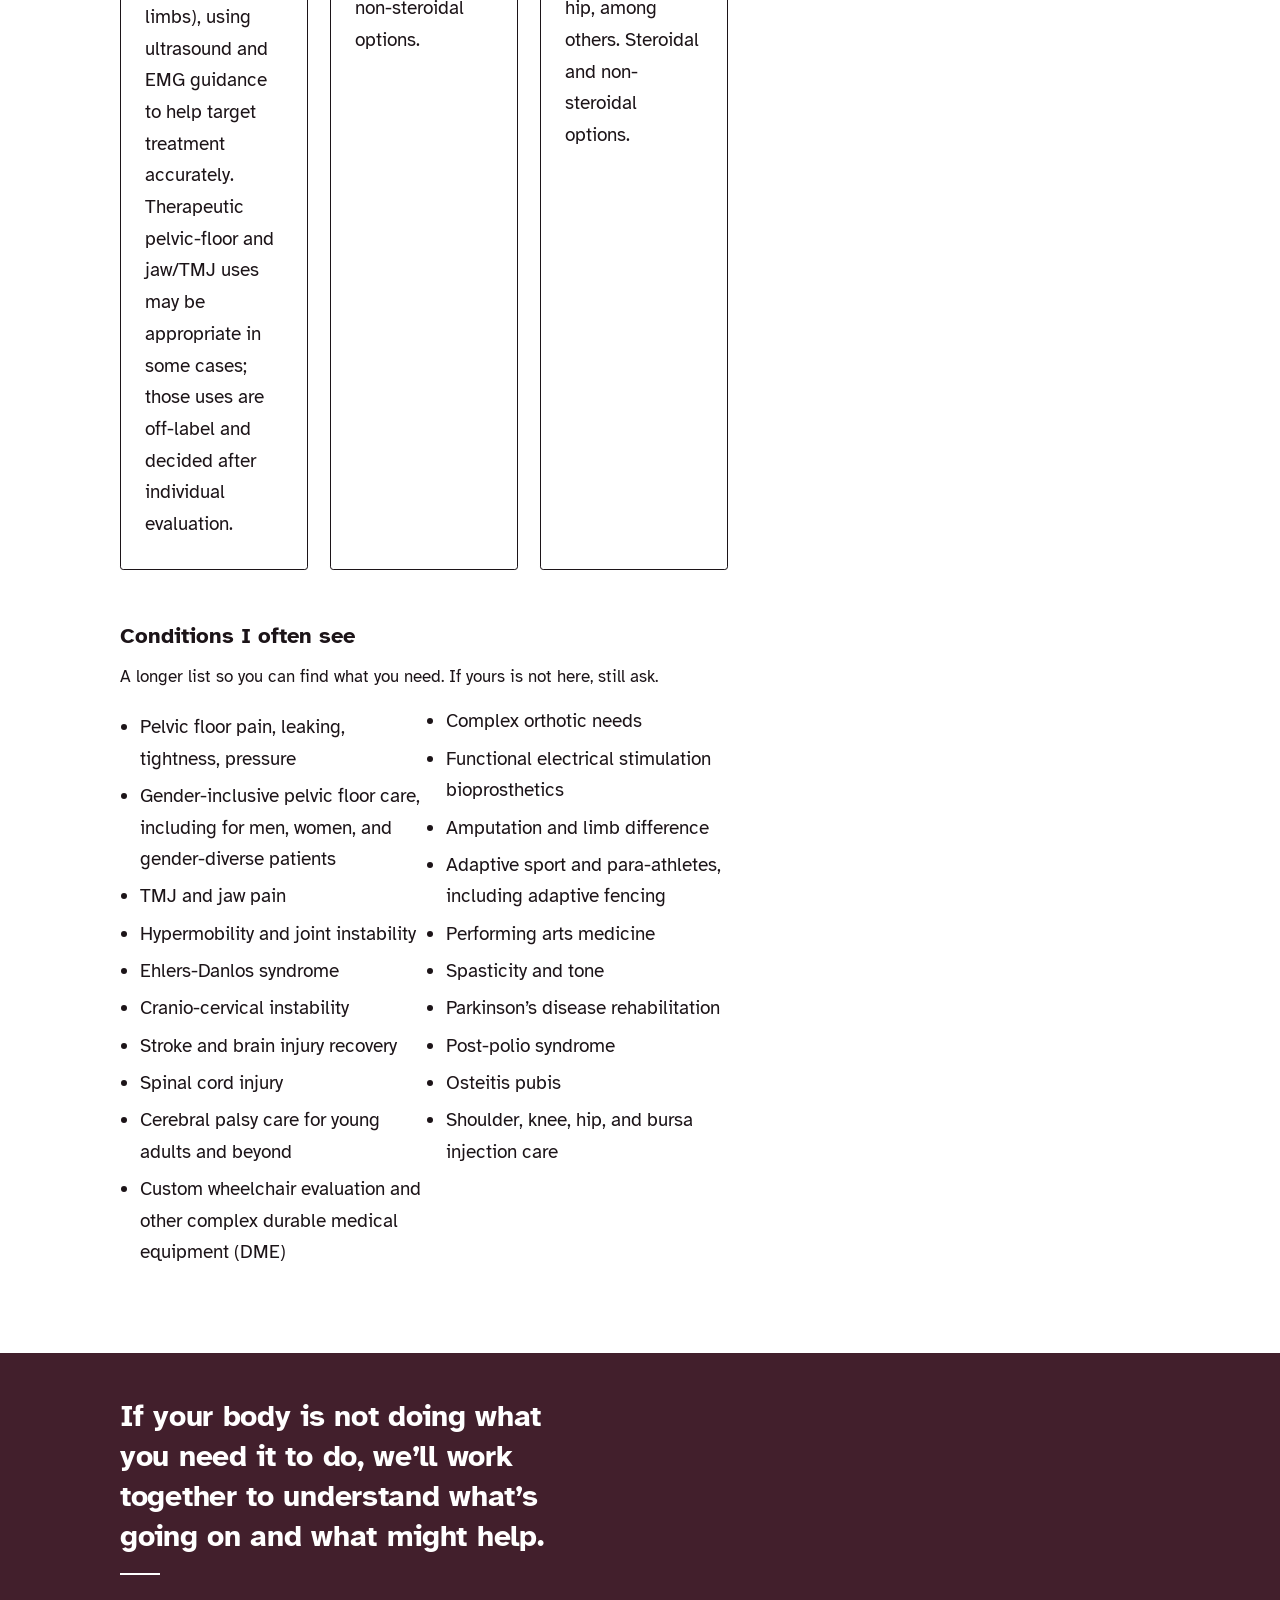
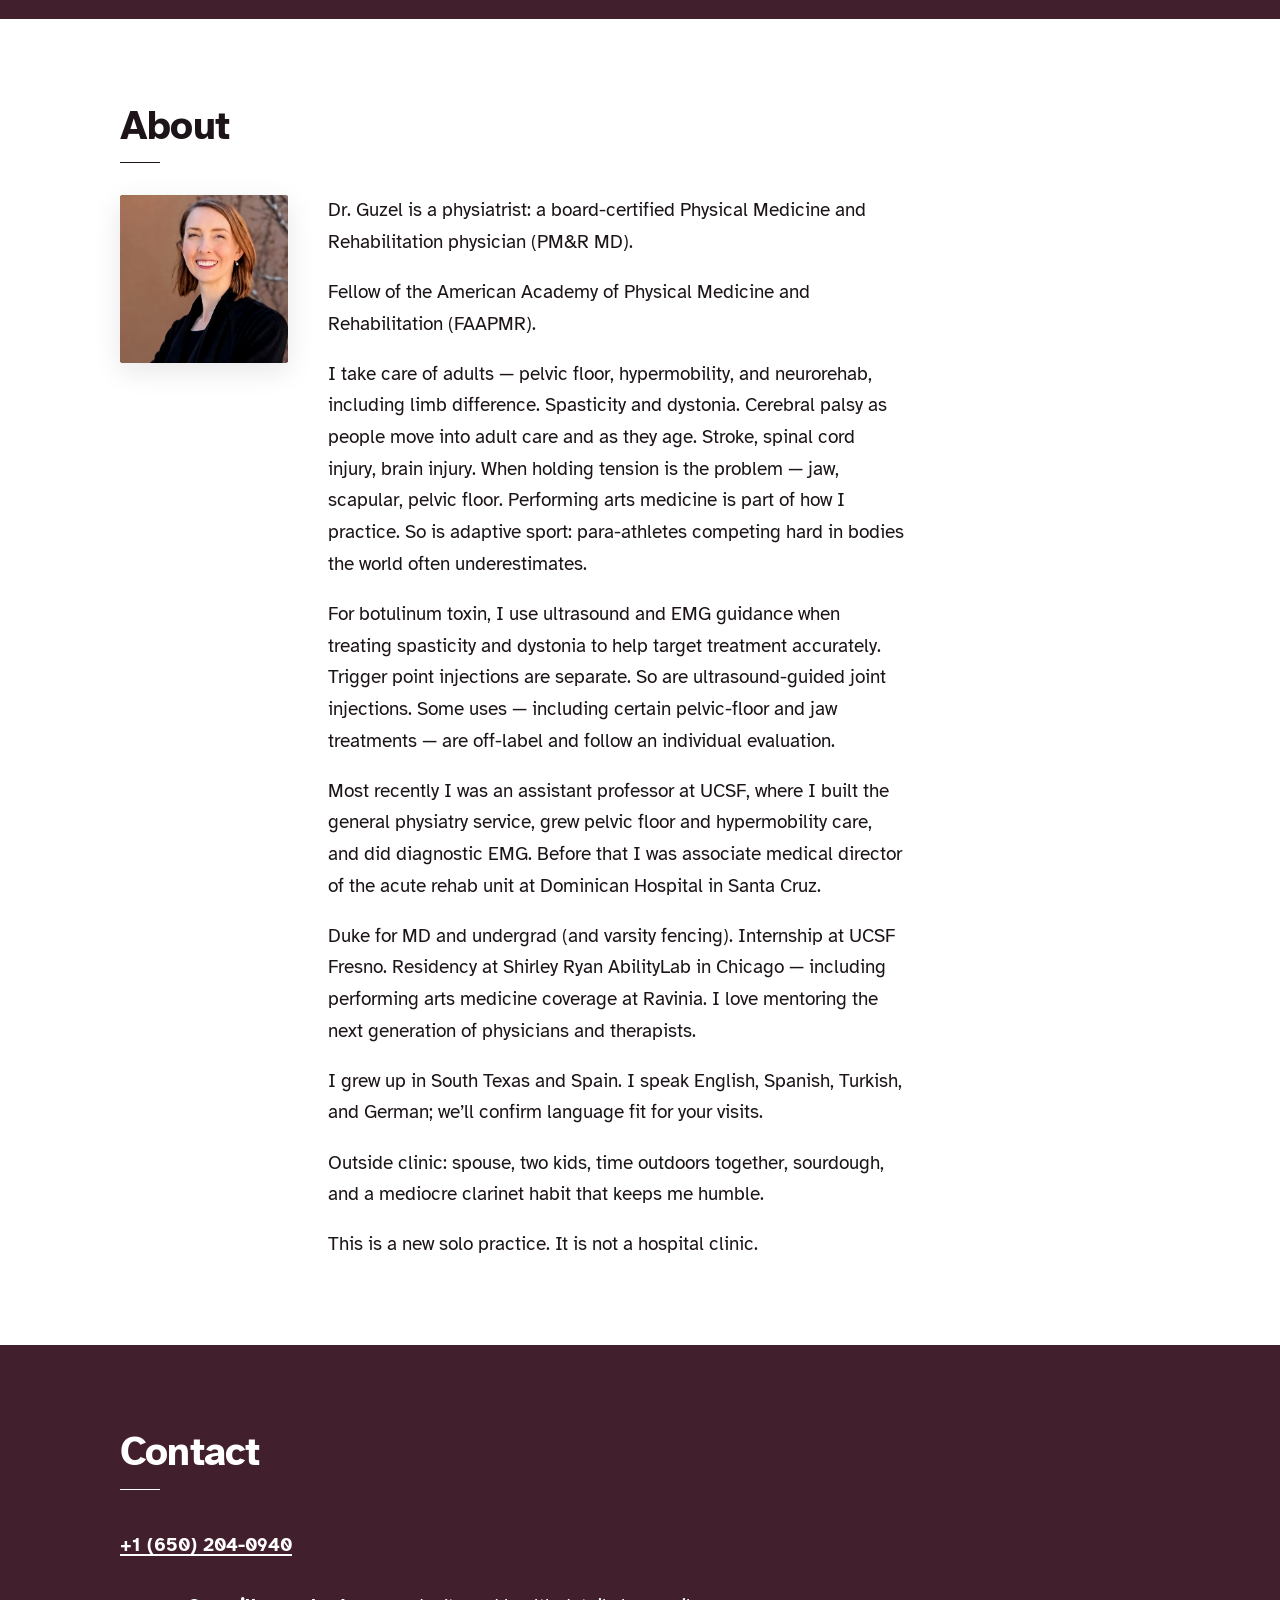
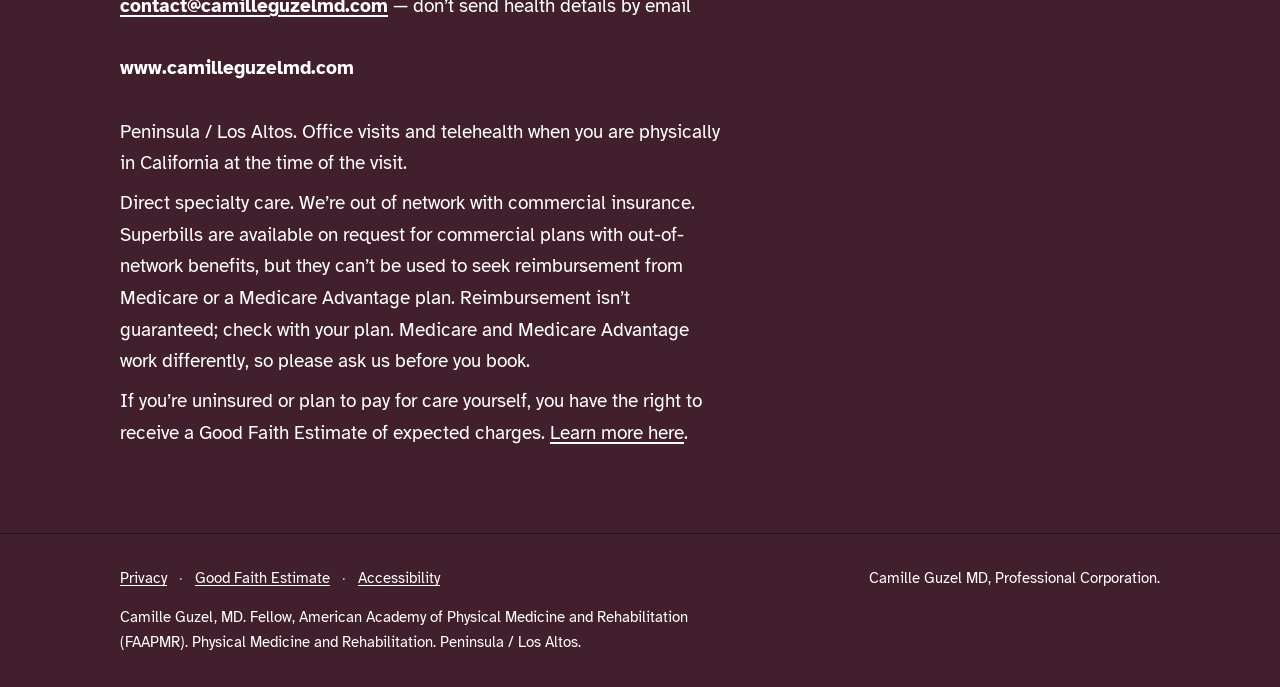
==== commit 6a1e562d: "Publish accessibility statement" ====
--- a/index.html
+++ b/index.html
@@ -222,6 +222,8 @@
         <a href="/privacy/">Privacy</a>
         <span class="sep" aria-hidden="true">·</span>
         <a href="/good-faith-estimate/">Good Faith Estimate</a>
+        <span class="sep" aria-hidden="true">·</span>
+        <a href="/accessibility/">Accessibility</a>
       </p>
       <p>Camille Guzel MD, Professional Corporation.</p>
       <p>Camille Guzel, MD. Fellow, American Academy of Physical Medicine and Rehabilitation (FAAPMR). Physical Medicine and Rehabilitation. Peninsula / Los Altos.</p>
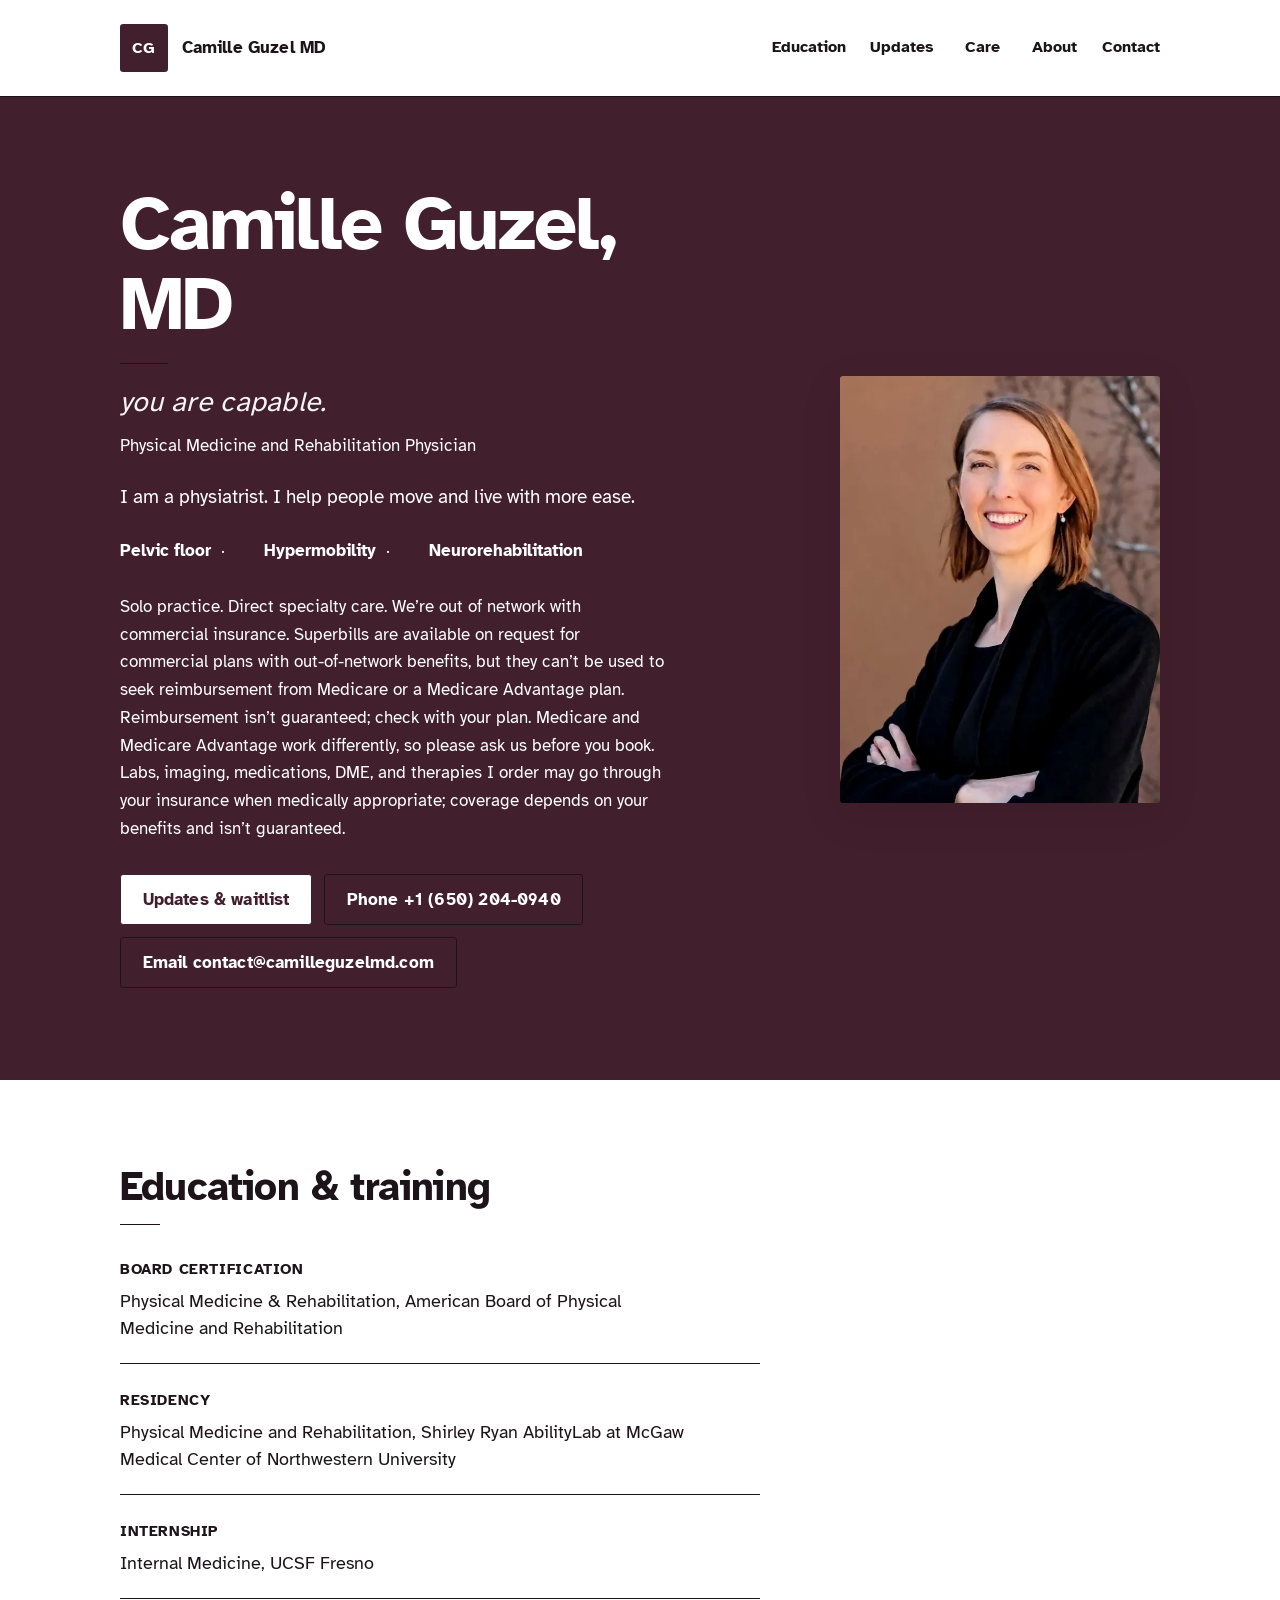
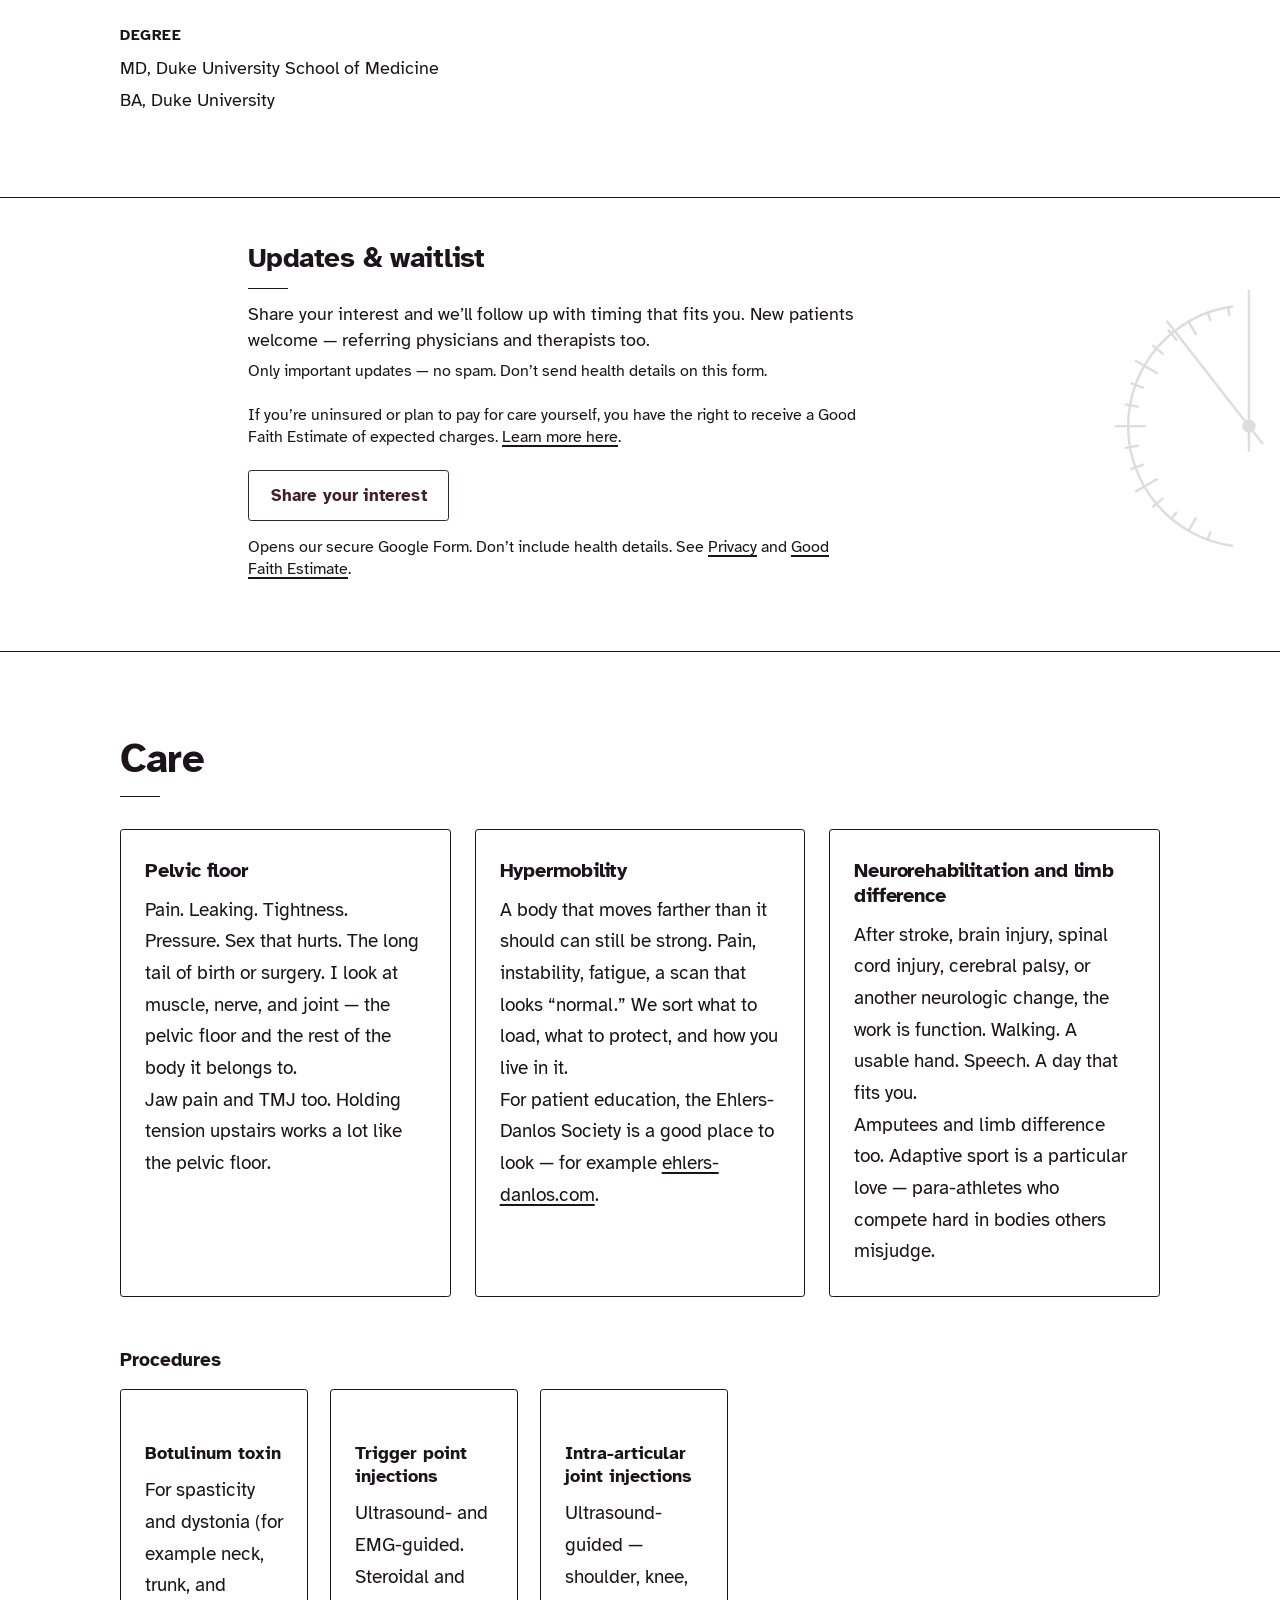
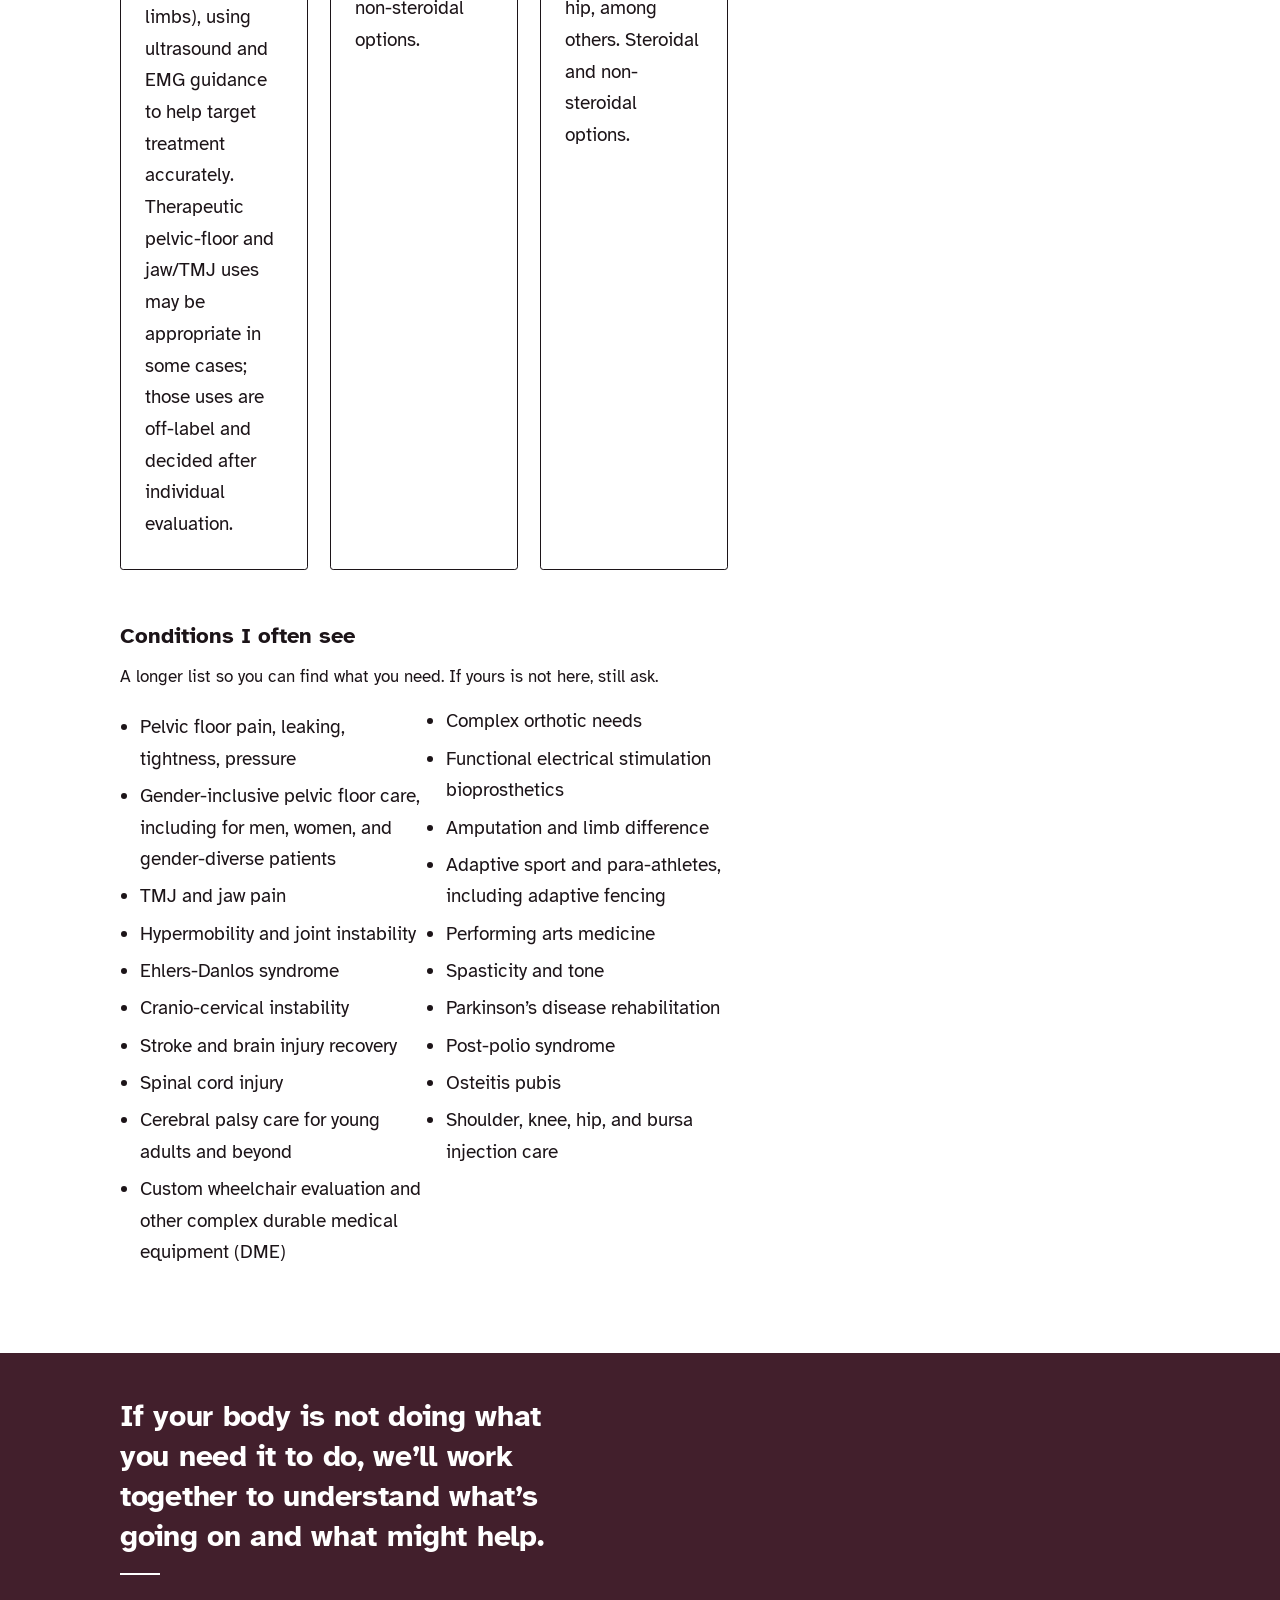
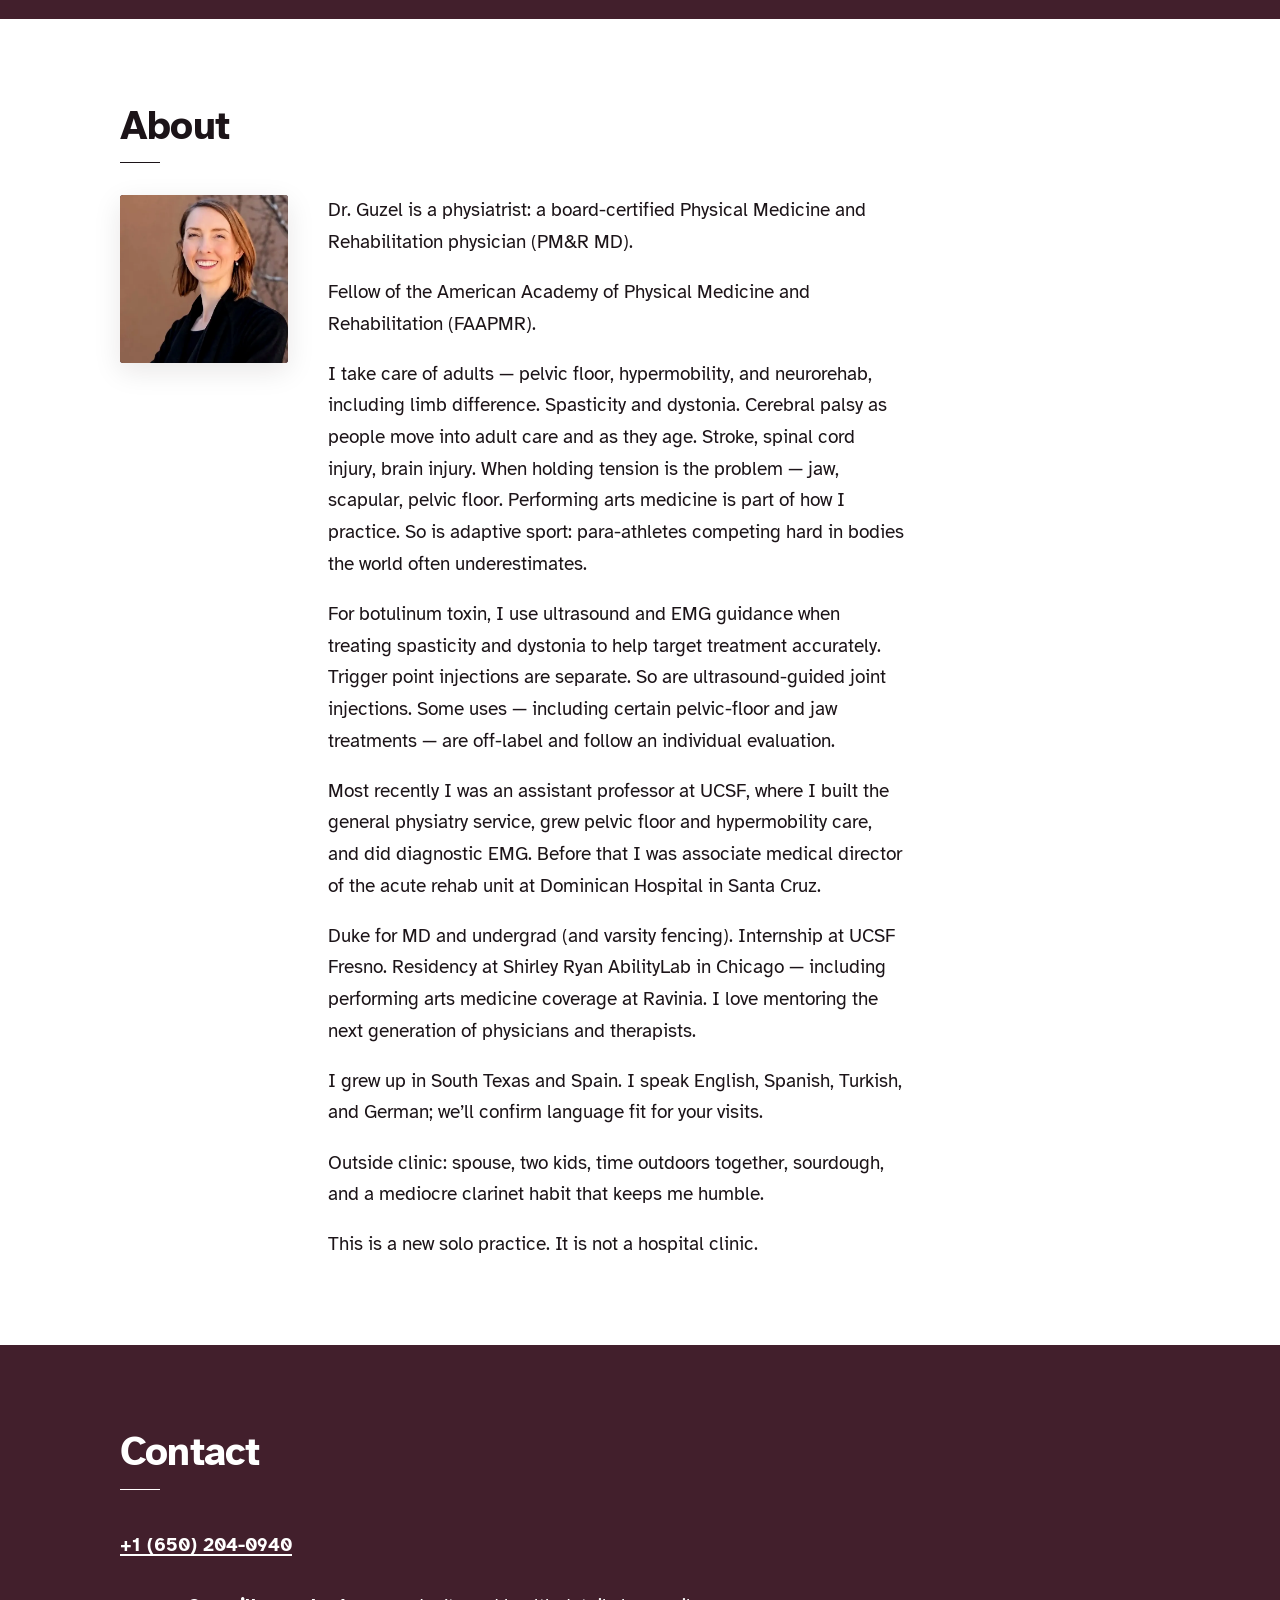
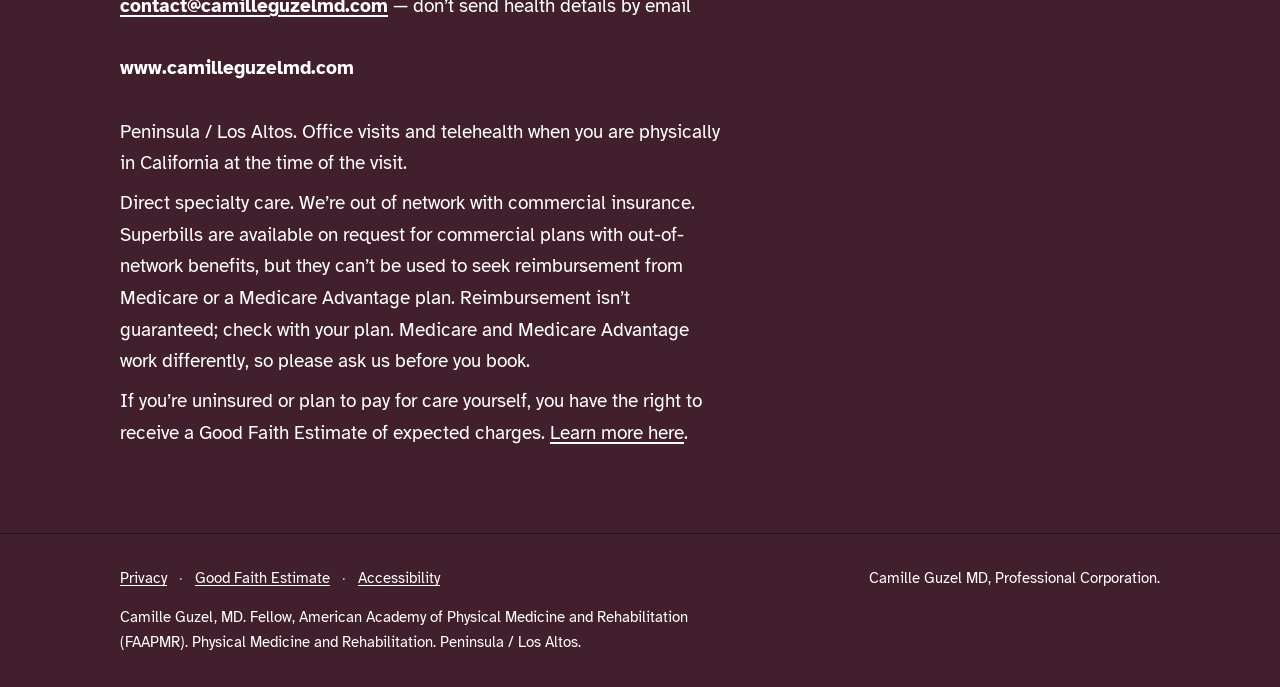
==== commit 707d6492: "SEO: schema, responsive images, og share image, favicon" ====
--- a/index.html
+++ b/index.html
@@ -12,12 +12,79 @@
   <meta property="og:url" content="https://www.camilleguzelmd.com/">
   <meta property="og:title" content="You are capable. Direct Physiatry Care by Camille Guzel, MD">
   <meta property="og:description" content="Direct specialty care physiatry in Los Altos — pelvic floor, hypermobility, and neurorehabilitation.">
-  <meta property="og:image" content="https://www.camilleguzelmd.com/assets/headshot-interim-full.jpg">
+  <meta property="og:image" content="https://www.camilleguzelmd.com/assets/og-share-1200x630.jpg">
+  <meta property="og:image:width" content="1200">
+  <meta property="og:image:height" content="630">
+  <meta property="og:image:alt" content="Camille Guzel, MD">
   <meta name="twitter:card" content="summary_large_image">
   <meta name="twitter:title" content="You are capable. Direct Physiatry Care by Camille Guzel, MD">
   <meta name="twitter:description" content="Direct specialty care physiatry in Los Altos — pelvic floor, hypermobility, and neurorehabilitation.">
-  <meta name="twitter:image" content="https://www.camilleguzelmd.com/assets/headshot-interim-full.jpg">
+  <meta name="twitter:image" content="https://www.camilleguzelmd.com/assets/og-share-1200x630.jpg">
+  <meta name="twitter:image:alt" content="Camille Guzel, MD">
+  <link rel="icon" href="/favicon.ico" sizes="48x48">
+  <link rel="icon" href="/favicon.svg" type="image/svg+xml">
+  <link rel="icon" href="/icon-512.png" type="image/png" sizes="512x512">
+  <link rel="apple-touch-icon" href="/apple-touch-icon.png">
   <link rel="stylesheet" href="styles.css">
+  <script type="application/ld+json">
+  {
+    "@context": "https://schema.org",
+    "@graph": [
+      {
+        "@type": "Physician",
+        "@id": "https://www.camilleguzelmd.com/#physician",
+        "name": "Camille Guzel, MD",
+        "url": "https://www.camilleguzelmd.com/",
+        "image": "https://www.camilleguzelmd.com/assets/hero-1200.jpg",
+        "telephone": "+1-650-204-0940",
+        "email": "contact@camilleguzelmd.com",
+        "description": "Physical Medicine and Rehabilitation Physician",
+        "medicalSpecialty": [
+          "https://schema.org/Musculoskeletal",
+          "https://schema.org/Neurologic"
+        ],
+        "areaServed": [
+          {
+            "@type": "City",
+            "name": "Los Altos, CA"
+          },
+          {
+            "@type": "Place",
+            "name": "San Francisco Peninsula, CA"
+          }
+        ],
+        "sameAs": [
+          "https://npiregistry.cms.hhs.gov/provider-view/1952808891",
+          "https://www.doximity.com/pub/camille-guzel-md",
+          "https://www.linkedin.com/in/crguzel"
+        ],
+        "parentOrganization": {
+          "@id": "https://www.camilleguzelmd.com/#practice"
+        }
+      },
+      {
+        "@type": "MedicalBusiness",
+        "@id": "https://www.camilleguzelmd.com/#practice",
+        "name": "Camille Guzel, MD",
+        "legalName": "Camille Guzel MD, Professional Corporation",
+        "url": "https://www.camilleguzelmd.com/",
+        "image": "https://www.camilleguzelmd.com/assets/hero-1200.jpg",
+        "telephone": "+1-650-204-0940",
+        "email": "contact@camilleguzelmd.com",
+        "areaServed": [
+          {
+            "@type": "City",
+            "name": "Los Altos, CA"
+          },
+          {
+            "@type": "Place",
+            "name": "San Francisco Peninsula, CA"
+          }
+        ]
+      }
+    ]
+  }
+  </script>
 </head>
 <body id="top">
   <a class="skip" href="#main">Skip to content</a>
@@ -60,7 +127,10 @@
             <a class="cta cta-ghost" href="mailto:contact@camilleguzelmd.com">Email contact@camilleguzelmd.com</a>
           </div>
         </div>
-        <img class="hero-portrait" src="assets/headshot-interim-full.jpg" width="1980" height="2718" alt="Camille Guzel, MD">
+        <picture>
+          <source type="image/webp" srcset="assets/hero-600.webp 600w, assets/hero-900.webp 900w, assets/hero-1200.webp 1200w" sizes="(min-width: 800px) 320px, 272px">
+          <img class="hero-portrait" src="assets/hero-900.jpg" srcset="assets/hero-600.jpg 600w, assets/hero-900.jpg 900w, assets/hero-1200.jpg 1200w" sizes="(min-width: 800px) 320px, 272px" width="1200" height="1647" alt="Camille Guzel, MD" fetchpriority="high" decoding="async">
+        </picture>
       </div>
     </section>
 
@@ -96,7 +166,7 @@
         <h2 id="updates-title">Updates &amp; waitlist</h2>
         <p class="interest-lede">Share your interest and we’ll follow up with timing that fits you. New patients welcome — referring physicians and therapists too.</p>
         <p class="interest-note">Only important updates — no spam. Don’t send health details on this form.</p>
-        <p class="interest-note">If you’re uninsured or plan to pay for care yourself, you have the right to receive a Good Faith Estimate of expected charges. <a href="/good-faith-estimate/">Learn more here</a>.</p>
+        <p class="interest-note">If you’re uninsured or plan to pay for care yourself, you have the right to receive a Good Faith Estimate of expected charges. <a href="/good-faith-estimate/">Learn more here<span class="visually-hidden"> about Good Faith Estimates</span></a>.</p>
         <div class="hero-actions" style="margin-top:1.25rem">
           <a class="cta cta-solid" href="https://docs.google.com/forms/d/e/1FAIpQLSfa4WQVgd-lfTbtG1AOpQmbMQymX8Jt8um-pn3yuEXcSrWFuw/viewform?usp=send_form">Share your interest</a>
         </div>
@@ -107,8 +177,8 @@
     <section class="section" id="care" aria-labelledby="care-title">
       <div class="wrap">
         <h2 id="care-title">Care</h2>
-        <p class="care-swipe-hint">Swipe sideways for pelvic floor, hypermobility, and neurorehab.</p>
-        <div class="care-grid">
+        <p class="care-swipe-hint">Swipe or scroll sideways for pelvic floor, hypermobility, and neurorehab.</p>
+        <div class="care-grid" role="region" aria-label="Care areas: pelvic floor, hypermobility, and neurorehabilitation" tabindex="0">
           <article class="card">
             <h3>Pelvic floor</h3>
             <p>Pain. Leaking. Tightness. Pressure. Sex that hurts. The long tail of birth or surgery. I look at muscle, nerve, and joint — the pelvic floor and the rest of the body it belongs to.</p>
@@ -127,8 +197,8 @@
         </div>
         <div class="also">
           <h3>Procedures</h3>
-          <p class="care-swipe-hint">Swipe sideways for procedure details.</p>
-          <div class="procedure-grid">
+          <p class="care-swipe-hint">Swipe or scroll sideways for procedure details.</p>
+          <div class="procedure-grid" role="region" aria-label="Procedures" tabindex="0">
             <article class="card procedure-card">
               <h4>Botulinum toxin</h4>
               <p>For spasticity and dystonia (for example neck, trunk, and limbs), using ultrasound and EMG guidance to help target treatment accurately. Therapeutic pelvic-floor and jaw/TMJ uses may be appropriate in some cases; those uses are off-label and decided after individual evaluation.</p>
@@ -182,7 +252,10 @@
       <div class="wrap">
         <h2 id="about-title">About</h2>
         <div class="about-grid">
-          <img class="portrait" src="assets/headshot-interim.jpg" width="1980" height="1980" alt="Camille Guzel, MD">
+          <picture>
+          <source type="image/webp" srcset="assets/about-600.webp 600w, assets/about-900.webp 900w, assets/about-1200.webp 1200w" sizes="(min-width: 800px) 168px, 136px">
+          <img class="portrait" src="assets/about-900.jpg" srcset="assets/about-600.jpg 600w, assets/about-900.jpg 900w, assets/about-1200.jpg 1200w" sizes="(min-width: 800px) 168px, 136px" width="1200" height="1200" alt="" loading="lazy" decoding="async">
+        </picture>
           <div class="about-copy">
             <p>Dr. Guzel is a physiatrist: a board-certified Physical Medicine and Rehabilitation physician (PM&amp;R MD).</p>
             <p>Fellow of the American Academy of Physical Medicine and Rehabilitation (FAAPMR).</p>
@@ -210,7 +283,7 @@
         <div class="place">
           <p>Peninsula / Los Altos. Office visits and telehealth when you are physically in California at the time of the visit.</p>
           <p>Direct specialty care. We’re out of network with commercial insurance. Superbills are available on request for commercial plans with out-of-network benefits, but they can’t be used to seek reimbursement from Medicare or a Medicare Advantage plan. Reimbursement isn’t guaranteed; check with your plan. Medicare and Medicare Advantage work differently, so please ask us before you book.</p>
-          <p>If you’re uninsured or plan to pay for care yourself, you have the right to receive a Good Faith Estimate of expected charges. <a href="/good-faith-estimate/">Learn more here</a>.</p>
+          <p>If you’re uninsured or plan to pay for care yourself, you have the right to receive a Good Faith Estimate of expected charges. <a href="/good-faith-estimate/">Learn more here<span class="visually-hidden"> about Good Faith Estimates</span></a>.</p>
         </div>
       </div>
     </section>
--- a/styles.css
+++ b/styles.css
@@ -261,7 +261,12 @@
   margin-top: 0.85rem;
   font-size: clamp(1.05rem, 2vw, 1.25rem);
   line-height: 1.35;
-  white-space: nowrap;
+}
+
+@media (min-width: 800px) {
+  .role {
+    white-space: nowrap;
+  }
 }
 
 .intro {
@@ -287,6 +292,7 @@
 
 .specs li:not(:last-child)::after {
   content: "·";
+  content: "·" / "";
   margin: 0 0.65rem;
   font-weight: 400;
 }
@@ -1441,3 +1447,48 @@
 .site-footer .footer-legal .sep {
   opacity: 0.7;
 }
+
+/* Accessibility fixes (Oct 2026) */
+.visually-hidden {
+  position: absolute !important;
+  width: 1px;
+  height: 1px;
+  padding: 0;
+  margin: -1px;
+  overflow: hidden;
+  clip: rect(0, 0, 0, 0);
+  white-space: nowrap;
+  border: 0;
+}
+
+.care-grid:focus-visible,
+.procedure-grid:focus-visible {
+  outline: var(--focus) solid var(--ink);
+  outline-offset: -3px;
+}
+
+.interest .cta-solid:focus-visible {
+  outline-color: var(--plum);
+}
+
+/* Header: static on small screens (it wraps to two rows); sticky with offset from 800px */
+@media (max-width: 799px) {
+  .site-header {
+    position: static;
+  }
+}
+
+@media (min-width: 800px) {
+  html {
+    scroll-padding-top: 8rem;
+  }
+}
+
+/* Responsive images: keep <img> as the layout box inside <picture> */
+picture {
+  display: contents;
+}
+
+picture > source {
+  display: none;
+}
